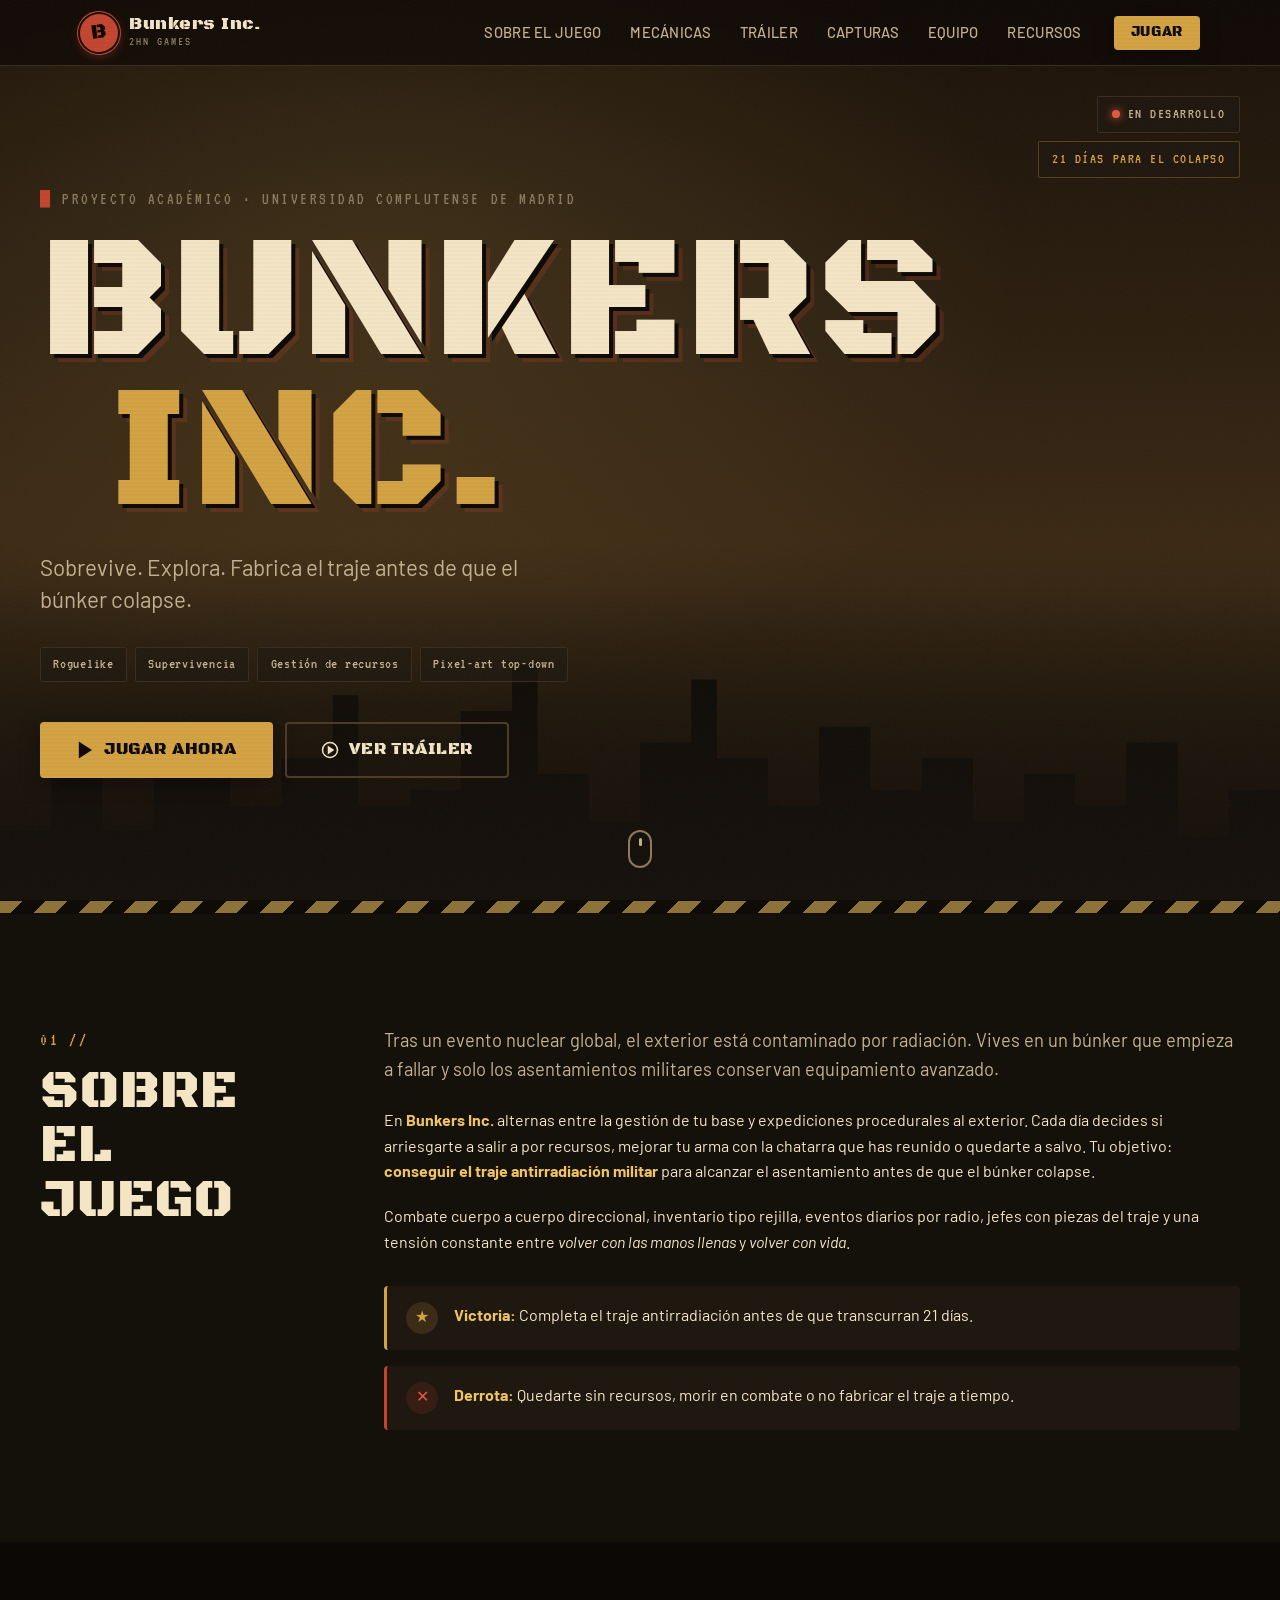
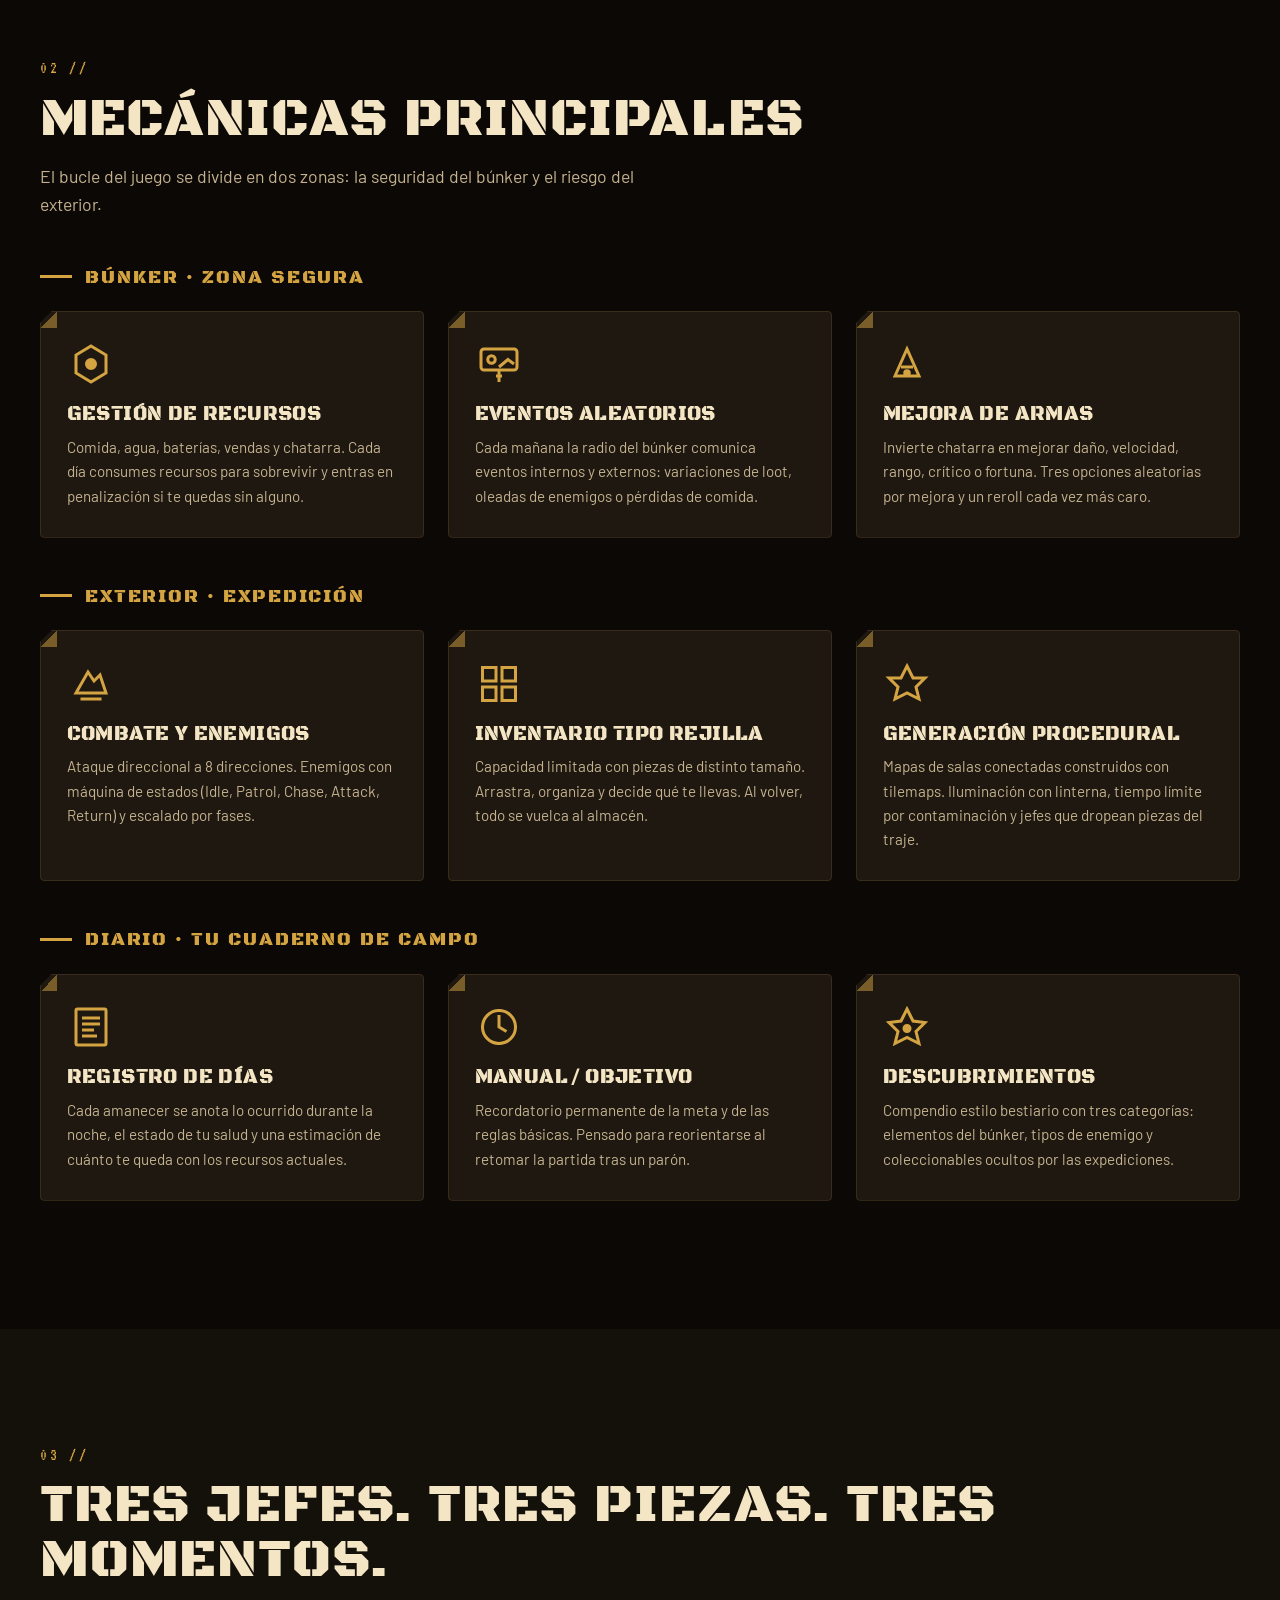
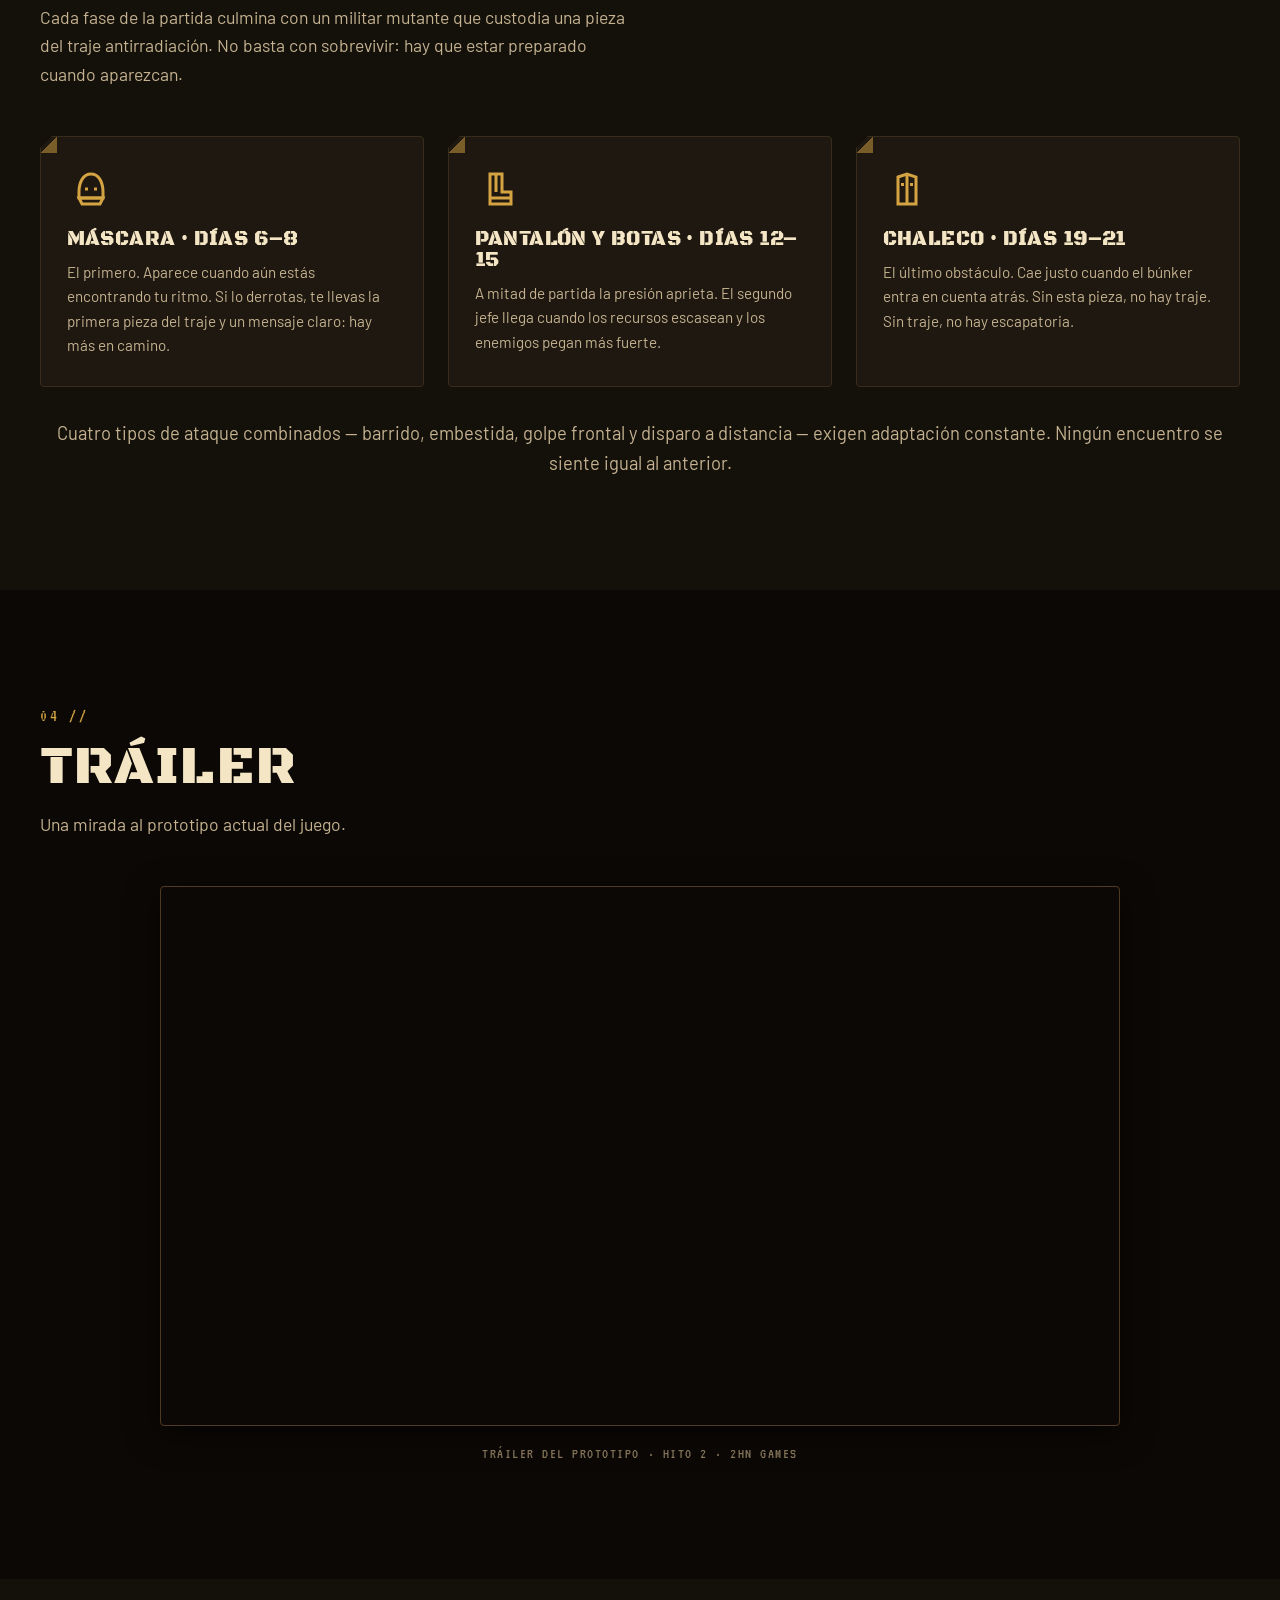
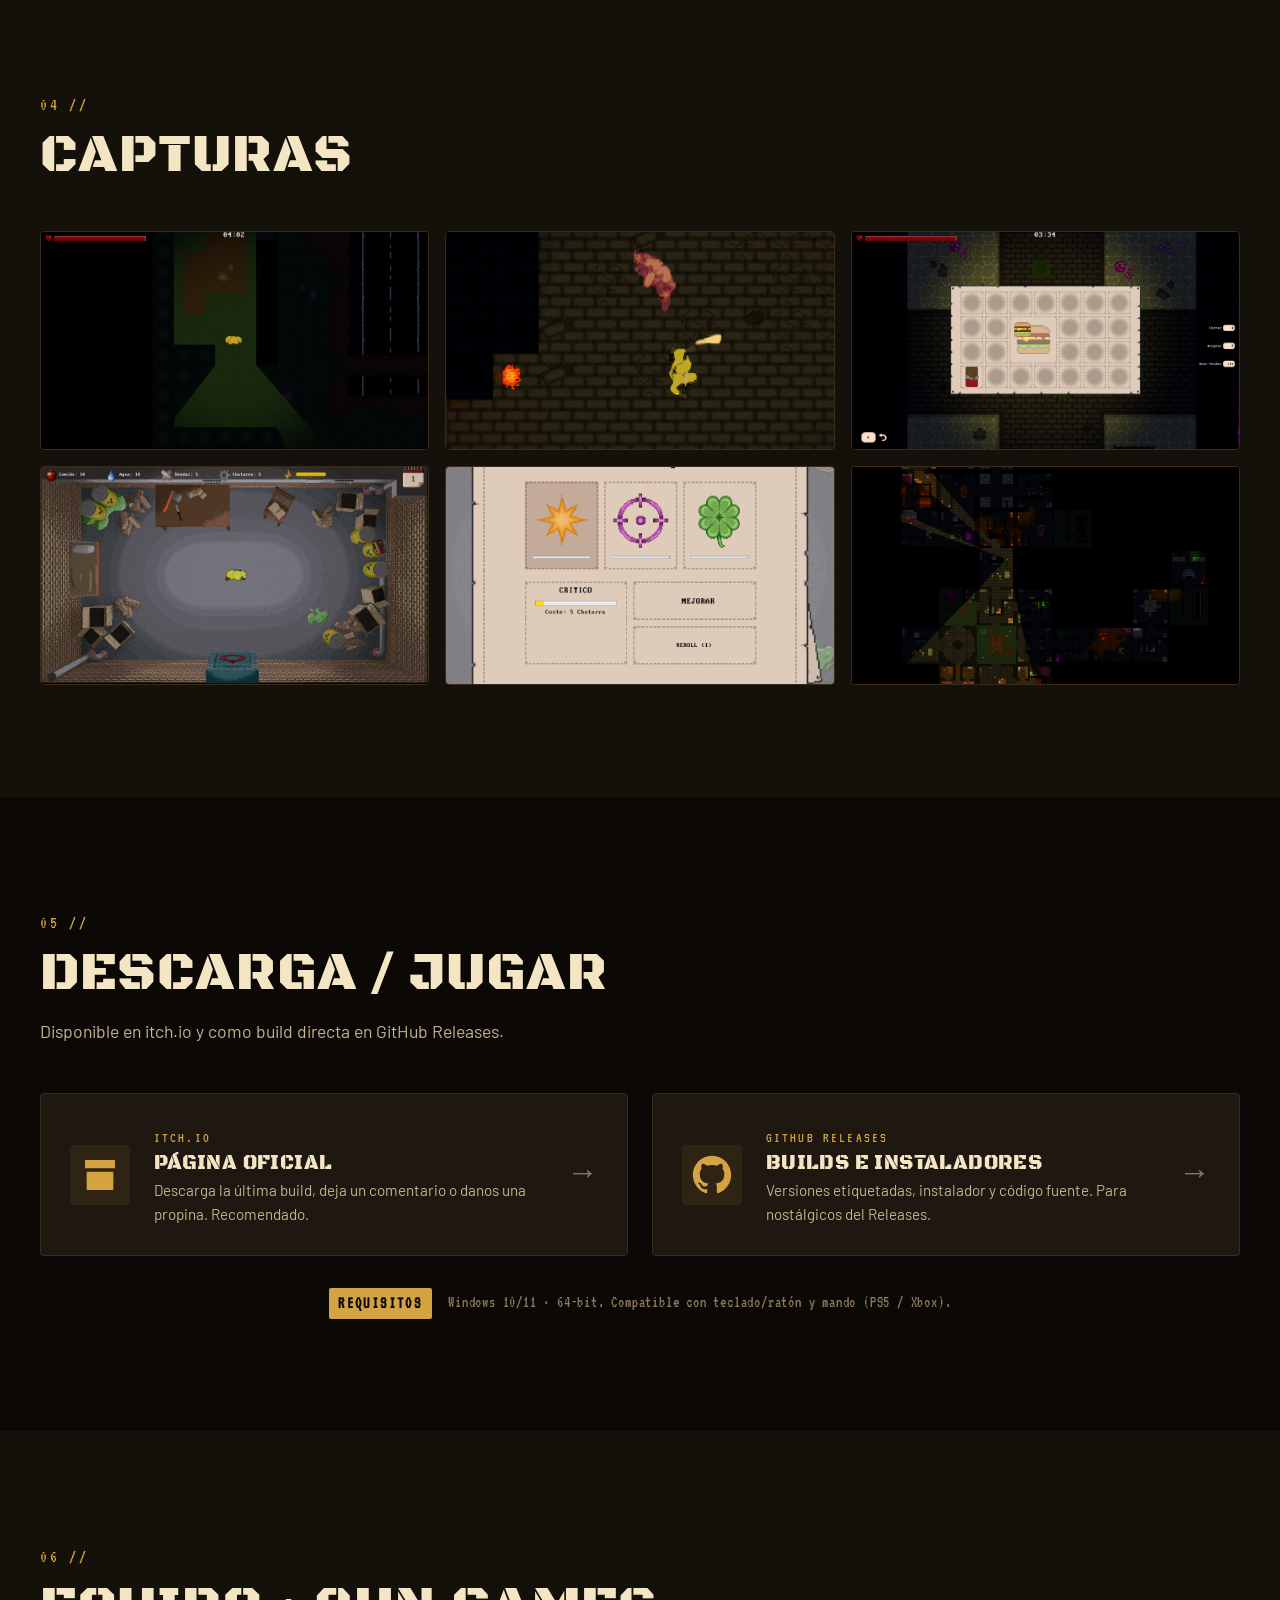
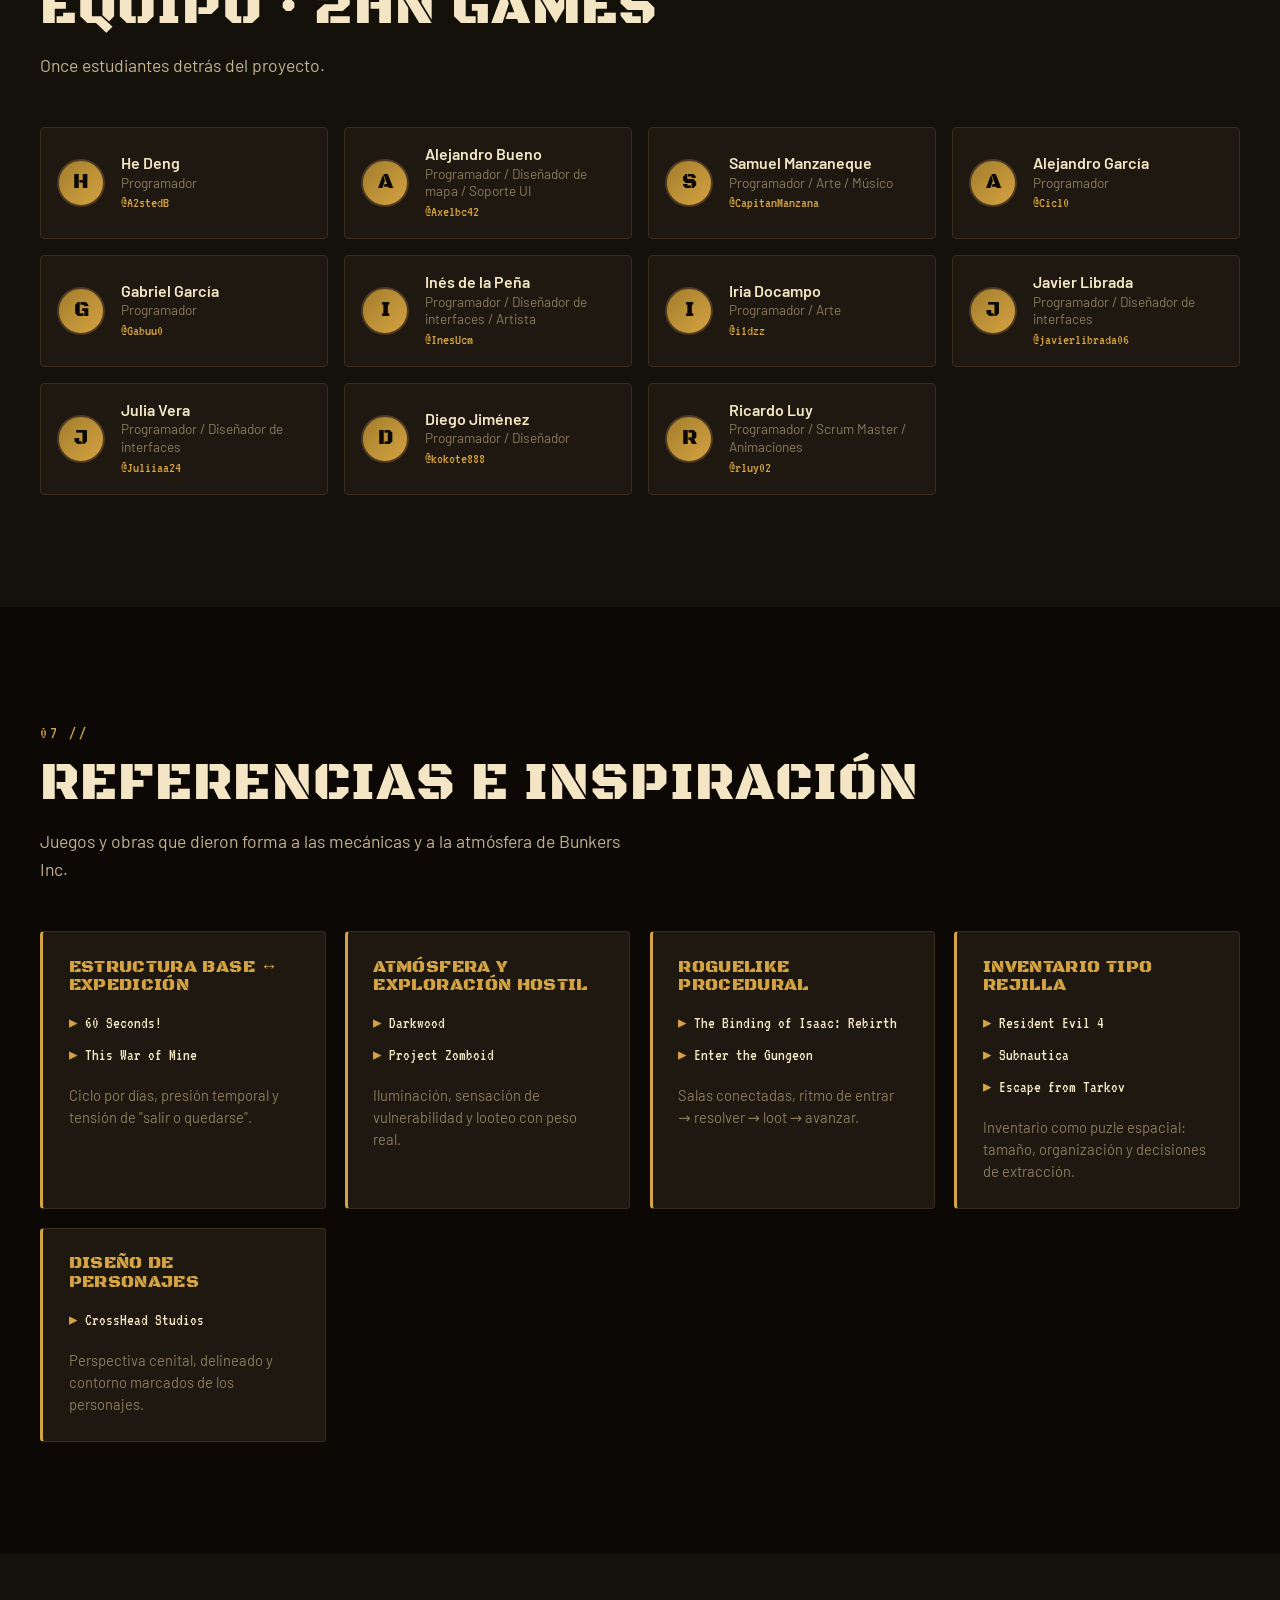
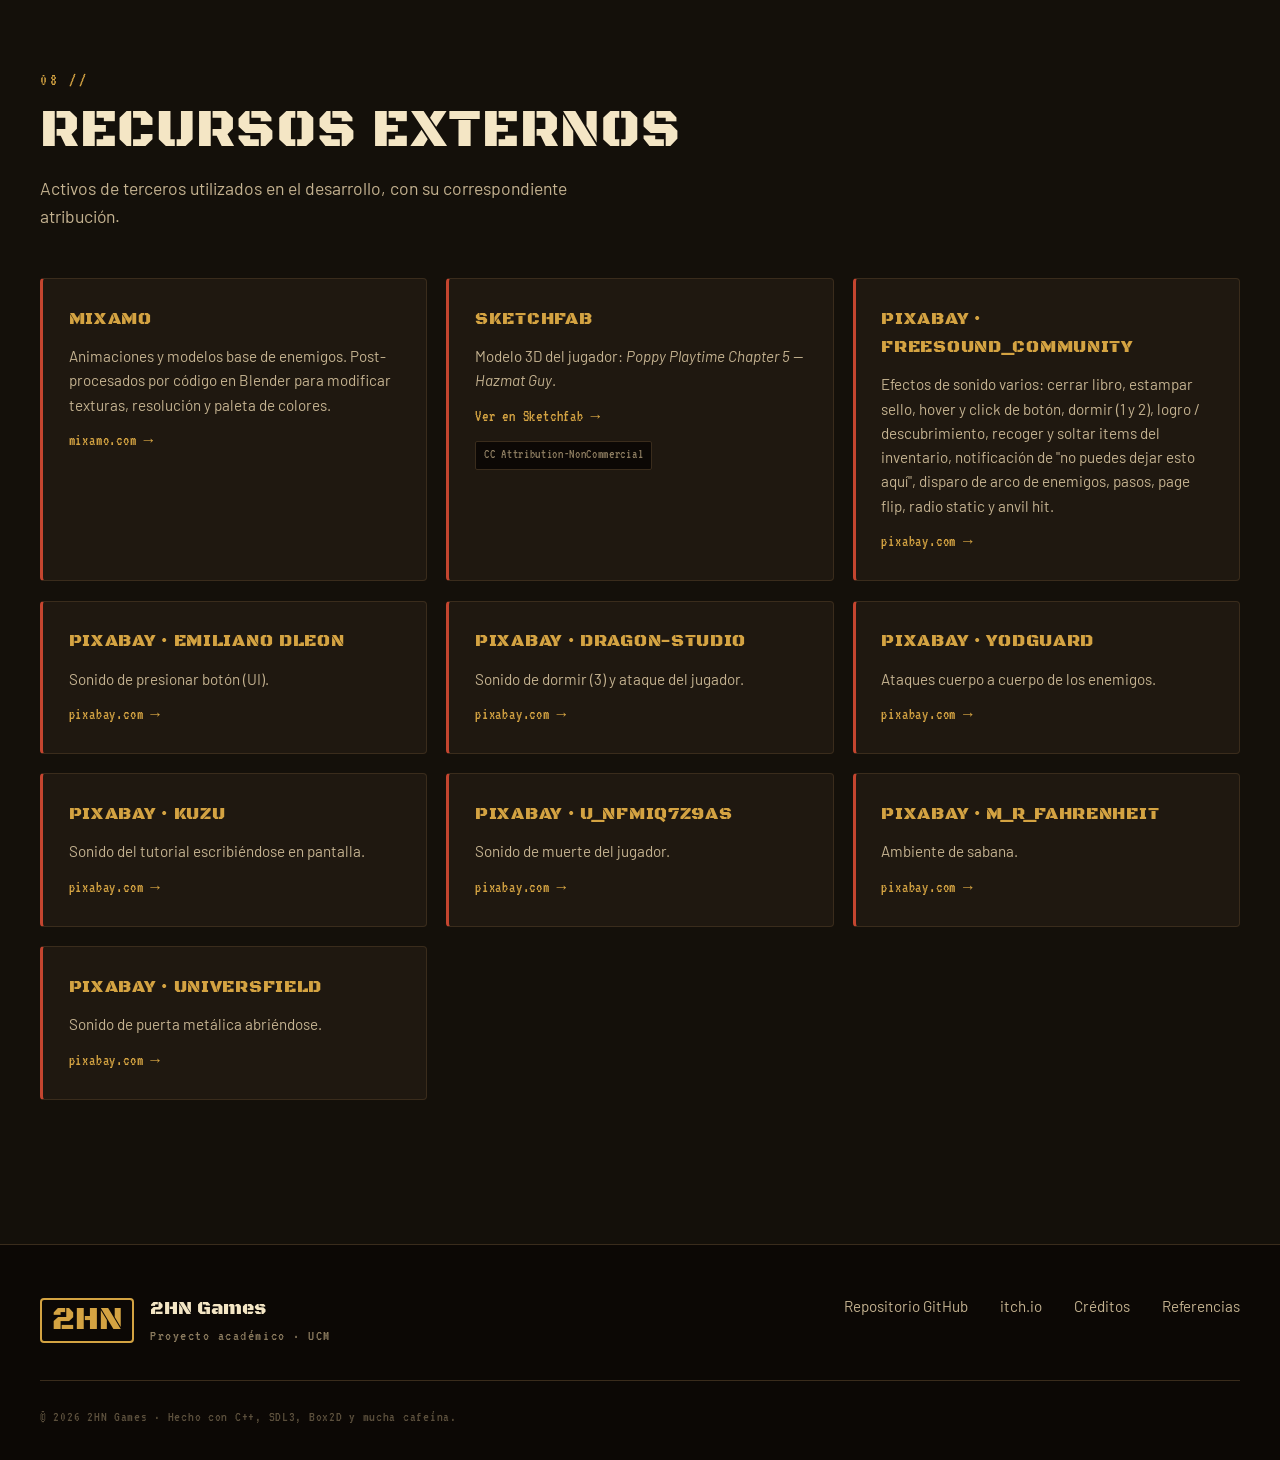
==== index.html @ 67001e59 "Update index.html Info jefes web" ====
<!DOCTYPE html>
<html lang="es">

<head>
    <meta charset="UTF-8">
    <meta name="viewport" content="width=device-width, initial-scale=1.0">
    <title>Bunkers Inc. — 2HN Games</title>
    <meta name="description"
        content="Bunkers Inc. — Roguelike de supervivencia post-apocalíptico. Sobrevive en tu búnker, sal de expedición y fabrica un traje antirradiación antes de que sea tarde.">

    <!-- Open Graph para previews en redes -->
    <meta property="og:title" content="Bunkers Inc.">
    <meta property="og:description" content="Roguelike de supervivencia post-apocalíptico. 2HN Games.">
    <meta property="og:image" content="images/og-image.png">
    <meta property="og:type" content="website">

    <!-- Tipografías: display militar + terminal CRT + cuerpo industrial -->
    <link rel="preconnect" href="https://fonts.googleapis.com">
    <link rel="preconnect" href="https://fonts.gstatic.com" crossorigin>
    <link
        href="https://fonts.googleapis.com/css2?family=Black+Ops+One&family=VT323&family=Barlow:wght@400;500;600;700;900&display=swap"
        rel="stylesheet">

    <link rel="stylesheet" href="styles.css">
    <link rel="icon" type="image/png" href="images/favicon.png">
</head>

<body>

    <!-- ============================================== -->
    <!-- OVERLAYS GLOBALES (ruido + scanlines sutiles)  -->
    <!-- ============================================== -->
    <div class="noise-overlay" aria-hidden="true"></div>
    <div class="scanlines" aria-hidden="true"></div>

    <!-- ============================================== -->
    <!-- NAVEGACIÓN                                     -->
    <!-- ============================================== -->
    <nav class="nav" id="nav">
        <div class="nav__inner">
            <a href="#top" class="nav__brand">
                <span class="nav__brand-mark">B</span>
                <span class="nav__brand-text">
                    <span class="nav__brand-title">Bunkers Inc.</span>
                    <span class="nav__brand-sub">2HN GAMES</span>
                </span>
            </a>
            <ul class="nav__links">
                <li><a href="#sobre">Sobre el juego</a></li>
                <li><a href="#mecanicas">Mecánicas</a></li>
                <li><a href="#trailer">Tráiler</a></li>
                <li><a href="#capturas">Capturas</a></li>
                <li><a href="#equipo">Equipo</a></li>
                <li><a href="#recursos">Recursos</a></li>
            </ul>
            <a href="#descarga" class="btn btn--small btn--primary">Jugar</a>
        </div>
    </nav>

    <!-- ============================================== -->
    <!-- HERO                                           -->
    <!-- ============================================== -->
    <header class="hero" id="top">
        <!-- Fondo en capas: cielo tóxico + ciudad en silueta -->
        <div class="hero__sky" aria-hidden="true"></div>
        <div class="hero__skyline" aria-hidden="true"></div>
        <div class="hero__fog" aria-hidden="true"></div>

        <!-- Indicador tipo HUD del juego -->
        <div class="hero__hud" aria-hidden="true">
            <span class="hud-pill"><span class="hud-dot"></span> EN DESARROLLO</span>
            <span class="hud-pill hud-pill--mono">21 DÍAS PARA EL COLAPSO</span>
        </div>

        <div class="hero__content">
            <p class="hero__eyebrow">Proyecto académico · Universidad Complutense de Madrid</p>
            <h1 class="hero__title">
                <span class="hero__title-line">BUNKERS</span>
                <span class="hero__title-line hero__title-line--accent">INC.</span>
            </h1>
            <p class="hero__tagline">
                Sobrevive. Explora. Fabrica el traje antes de que el búnker colapse.
            </p>

            <!-- Tags de género -->
            <ul class="hero__tags">
                <li>Roguelike</li>
                <li>Supervivencia</li>
                <li>Gestión de recursos</li>
                <li>Pixel-art top-down</li>
            </ul>

            <div class="hero__ctas">
                <a href="#descarga" class="btn btn--primary btn--large">
                    <svg width="18" height="18" viewBox="0 0 24 24" fill="none" stroke="currentColor"
                        stroke-width="2.5">
                        <path d="M5 3l14 9-14 9V3z" fill="currentColor" />
                    </svg>
                    Jugar ahora
                </a>
                <a href="#trailer" class="btn btn--ghost btn--large">
                    <svg width="18" height="18" viewBox="0 0 24 24" fill="none" stroke="currentColor" stroke-width="2">
                        <circle cx="12" cy="12" r="10" />
                        <polygon points="10 8 16 12 10 16 10 8" fill="currentColor" />
                    </svg>
                    Ver tráiler
                </a>
            </div>
        </div>

        <!-- Indicador de scroll -->
        <a href="#sobre" class="hero__scroll" aria-label="Bajar a contenido">
            <span></span>
        </a>
    </header>

    <!-- Banda de advertencia de radiación entre secciones -->
    <div class="hazard-band" aria-hidden="true"></div>

    <main>

        <!-- ============================================== -->
        <!-- SOBRE EL JUEGO                                 -->
        <!-- ============================================== -->
        <section class="section" id="sobre">
            <div class="section__inner two-col">
                <div class="section__head two-col__head">
                    <span class="section__num">01 //</span>
                    <h2 class="section__title">Sobre el juego</h2>
                </div>

                <div class="two-col__body">
                    <p class="lead">
                        Tras un evento nuclear global, el exterior está contaminado por radiación. Vives en un búnker
                        que empieza a fallar y solo los asentamientos militares conservan equipamiento avanzado.
                    </p>
                    <p>
                        En <strong>Bunkers Inc.</strong> alternas entre la gestión de tu base y expediciones
                        procedurales al exterior. Cada día decides si arriesgarte a salir a por recursos, mejorar tu
                        arma con la chatarra que has reunido o quedarte a salvo. Tu objetivo: <strong>conseguir el traje
                            antirradiación militar</strong> para alcanzar el asentamiento antes de que el búnker
                        colapse.
                    </p>
                    <p>
                        Combate cuerpo a cuerpo direccional, inventario tipo rejilla, eventos diarios por radio, jefes
                        con piezas del traje y una tensión constante entre <em>volver con las manos llenas</em> y
                        <em>volver con vida</em>.
                    </p>

                    <ul class="objectives">
                        <li>
                            <span class="objective__icon objective__icon--win">★</span>
                            <div>
                                <strong>Victoria:</strong>
                                Completa el traje antirradiación antes de que transcurran 21 días.
                            </div>
                        </li>
                        <li>
                            <span class="objective__icon objective__icon--lose">✕</span>
                            <div>
                                <strong>Derrota:</strong>
                                Quedarte sin recursos, morir en combate o no fabricar el traje a tiempo.
                            </div>
                        </li>
                    </ul>
                </div>
            </div>
        </section>

        <!-- ============================================== -->
        <!-- MECÁNICAS                                      -->
        <!-- ============================================== -->
        <section class="section section--alt" id="mecanicas">
            <div class="section__inner">
                <div class="section__head">
                    <span class="section__num">02 //</span>
                    <h2 class="section__title">Mecánicas principales</h2>
                    <p class="section__lead">El bucle del juego se divide en dos zonas: la seguridad del búnker y el
                        riesgo del exterior.</p>
                </div>

                <!-- Sub-encabezado -->
                <h3 class="subhead"><span class="subhead__bar"></span>Búnker · zona segura</h3>
                <div class="features">
                    <article class="feature">
                        <div class="feature__icon" aria-hidden="true">
                            <svg viewBox="0 0 32 32" fill="none" stroke="currentColor" stroke-width="2">
                                <path d="M16 4 L26 10 L26 22 L16 28 L6 22 L6 10 Z" />
                                <circle cx="16" cy="16" r="3" fill="currentColor" />
                            </svg>
                        </div>
                        <h4>Gestión de recursos</h4>
                        <p>Comida, agua, baterías, vendas y chatarra. Cada día consumes recursos para sobrevivir y
                            entras en penalización si te quedas sin alguno.</p>
                    </article>

                    <article class="feature">
                        <div class="feature__icon" aria-hidden="true">
                            <svg viewBox="0 0 32 32" fill="none" stroke="currentColor" stroke-width="2">
                                <rect x="4" y="6" width="24" height="14" rx="2" />
                                <circle cx="11" cy="13" r="2.5" />
                                <path d="M16 18 L22 13 L26 16" />
                                <path d="M14 24 L18 24 M16 20 L16 28" />
                            </svg>
                        </div>
                        <h4>Eventos aleatorios</h4>
                        <p>Cada mañana la radio del búnker comunica eventos internos y externos: variaciones de loot,
                            oleadas de enemigos o pérdidas de comida.</p>
                    </article>

                    <article class="feature">
                        <div class="feature__icon" aria-hidden="true">
                            <svg viewBox="0 0 32 32" fill="none" stroke="currentColor" stroke-width="2">
                                <path d="M8 24 L16 6 L24 24 Z" />
                                <path d="M12 18 L20 18" />
                                <circle cx="16" cy="22" r="1.5" fill="currentColor" />
                            </svg>
                        </div>
                        <h4>Mejora de armas</h4>
                        <p>Invierte chatarra en mejorar daño, velocidad, rango, crítico o fortuna. Tres opciones
                            aleatorias por mejora y un reroll cada vez más caro.</p>
                    </article>
                </div>

                <h3 class="subhead"><span class="subhead__bar"></span>Exterior · expedición</h3>
                <div class="features">
                    <article class="feature">
                        <div class="feature__icon" aria-hidden="true">
                            <svg viewBox="0 0 32 32" fill="none" stroke="currentColor" stroke-width="2">
                                <path d="M6 22 L14 8 L18 14 L22 10 L26 22 Z" />
                                <path d="M9 26 L23 26" />
                            </svg>
                        </div>
                        <h4>Combate y enemigos</h4>
                        <p>Ataque direccional a 8 direcciones. Enemigos con máquina de estados (Idle, Patrol, Chase,
                            Attack, Return) y escalado por fases.</p>
                    </article>

                    <article class="feature">
                        <div class="feature__icon" aria-hidden="true">
                            <svg viewBox="0 0 32 32" fill="none" stroke="currentColor" stroke-width="2">
                                <rect x="5" y="5" width="9" height="9" />
                                <rect x="18" y="5" width="9" height="9" />
                                <rect x="5" y="18" width="9" height="9" />
                                <rect x="18" y="18" width="9" height="9" />
                            </svg>
                        </div>
                        <h4>Inventario tipo rejilla</h4>
                        <p>Capacidad limitada con piezas de distinto tamaño. Arrastra, organiza y decide qué te llevas.
                            Al volver, todo se vuelca al almacén.</p>
                    </article>

                    <article class="feature">
                        <div class="feature__icon" aria-hidden="true">
                            <svg viewBox="0 0 32 32" fill="none" stroke="currentColor" stroke-width="2">
                                <path d="M16 4 L20 12 L28 12 L22 18 L24 26 L16 22 L8 26 L10 18 L4 12 L12 12 Z" />
                            </svg>
                        </div>
                        <h4>Generación procedural</h4>
                        <p>Mapas de salas conectadas construidos con tilemaps. Iluminación con linterna, tiempo límite
                            por contaminación y jefes que dropean piezas del traje.</p>
                    </article>
                </div>

                <h3 class="subhead"><span class="subhead__bar"></span>Diario · tu cuaderno de campo</h3>
                <div class="features">
                    <article class="feature">
                        <div class="feature__icon" aria-hidden="true">
                            <svg viewBox="0 0 32 32" fill="none" stroke="currentColor" stroke-width="2">
                                <rect x="6" y="4" width="20" height="24" rx="1" />
                                <path d="M10 10 L22 10 M10 14 L22 14 M10 18 L18 18 M10 22 L20 22" />
                            </svg>
                        </div>
                        <h4>Registro de días</h4>
                        <p>Cada amanecer se anota lo ocurrido durante la noche, el estado de tu salud y una estimación
                            de cuánto te queda con los recursos actuales.</p>
                    </article>

                    <article class="feature">
                        <div class="feature__icon" aria-hidden="true">
                            <svg viewBox="0 0 32 32" fill="none" stroke="currentColor" stroke-width="2">
                                <circle cx="16" cy="16" r="11" />
                                <path d="M16 8 L16 16 L21 19" />
                                <path d="M16 4 L16 6 M16 26 L16 28 M4 16 L6 16 M26 16 L28 16" />
                            </svg>
                        </div>
                        <h4>Manual / Objetivo</h4>
                        <p>Recordatorio permanente de la meta y de las reglas básicas. Pensado para reorientarse al
                            retomar la partida tras un parón.</p>
                    </article>

                    <article class="feature">
                        <div class="feature__icon" aria-hidden="true">
                            <svg viewBox="0 0 32 32" fill="none" stroke="currentColor" stroke-width="2">
                                <path d="M16 4 L20 12 L28 13 L22 19 L24 27 L16 23 L8 27 L10 19 L4 13 L12 12 Z" />
                                <circle cx="16" cy="17" r="2" fill="currentColor" />
                            </svg>
                        </div>
                        <h4>Descubrimientos</h4>
                        <p>Compendio estilo bestiario con tres categorías: elementos del búnker, tipos de enemigo y
                            coleccionables ocultos por las expediciones.</p>
                    </article>
                </div>
            </div>
        </section>

        <!-- ============================================== -->
        <!-- JEFES                                          -->
        <!-- ============================================== -->
        <section class="section" id="jefes">
            <div class="section__inner">
                <div class="section__head">
                    <span class="section__num">03 //</span>
                    <h2 class="section__title">Tres jefes. Tres piezas. Tres momentos.</h2>
                    <p class="section__lead">
                        Cada fase de la partida culmina con un militar mutante que custodia una pieza del traje
                        antirradiación.
                        No basta con sobrevivir: hay que estar preparado cuando aparezcan.
                    </p>
                </div>

                <div class="features">
                    <article class="feature">
                        <div class="feature__icon" aria-hidden="true">
                            <!-- Casco / cabeza -->
                            <svg viewBox="0 0 32 32" fill="none" stroke="currentColor" stroke-width="2">
                                <path d="M8 18 C8 11 11 6 16 6 C21 6 24 11 24 18 L24 22 L8 22 Z" />
                                <path d="M12 16 L14 16 M18 16 L20 16" />
                                <path d="M8 22 L24 22 L22 26 L10 26 Z" />
                            </svg>
                        </div>
                        <h4>Máscara · Días 6–8</h4>
                        <p>
                            El primero. Aparece cuando aún estás encontrando tu ritmo. Si lo derrotas, te llevas la
                            primera
                            pieza del traje y un mensaje claro: hay más en camino.
                        </p>
                    </article>

                    <article class="feature">
                        <div class="feature__icon" aria-hidden="true">
                            <!-- Botas -->
                            <svg viewBox="0 0 32 32" fill="none" stroke="currentColor" stroke-width="2">
                                <path d="M10 6 L18 6 L18 18 L24 18 L24 26 L10 26 Z" />
                                <path d="M10 22 L24 22" />
                                <path d="M14 6 L14 18" />
                            </svg>

                        </div>
                        <h4>Pantalón y botas · Días 12–15</h4>
                        <p>
                            A mitad de partida la presión aprieta. El segundo jefe llega cuando los recursos escasean y
                            los
                            enemigos pegan más fuerte.
                        </p>
                    </article>

                    <article class="feature">
                        <div class="feature__icon" aria-hidden="true">
                            <!-- Chaleco / cuerpo -->
                            <svg viewBox="0 0 32 32" fill="none" stroke="currentColor" stroke-width="2">
                                <path d="M10 8 L16 6 L22 8 L22 26 L10 26 Z" />
                                <path d="M16 6 L16 26" />
                                <path d="M13 12 L13 14 M19 12 L19 14" />
                            </svg>
                        </div>
                        <h4>Chaleco · Días 19–21</h4>
                        <p>
                            El último obstáculo. Cae justo cuando el búnker entra en cuenta atrás. Sin esta pieza, no
                            hay traje.
                            Sin traje, no hay escapatoria.
                        </p>
                    </article>
                </div>

                <p class="lead" style="margin-top: 2rem; text-align: center;">
                    Cuatro tipos de ataque combinados — barrido, embestida, golpe frontal y disparo a distancia — exigen
                    adaptación constante. Ningún encuentro se siente igual al anterior.
                </p>
            </div>
        </section>

        <!-- ============================================== -->
        <!-- TRÁILER                                        -->
        <!-- ============================================== -->
        <section class="section section--alt" id="trailer">
            <div class="section__inner">
                <div class="section__head">
                    <span class="section__num">04 //</span>
                    <h2 class="section__title">Tráiler</h2>
                    <p class="section__lead">Una mirada al prototipo actual del juego.</p>
                </div>

                <!-- Para incrustar YouTube cambia el src del iframe por el de tu vídeo -->
                <div class="video">
                    <div class="video__frame">
                        <iframe src="https://www.youtube.com/embed/IH73niJf40E?start=2"
                            title="Bunkers Inc. — Tráiler del prototipo" frameborder="0"
                            allow="accelerometer; autoplay; clipboard-write; encrypted-media; gyroscope; picture-in-picture"
                            allowfullscreen>
                        </iframe>
                    </div>
                    <p class="video__caption">Tráiler del prototipo · Hito 2 · 2HN Games</p>
                </div>
            </div>
        </section>

        <!-- ============================================== -->
        <!-- CAPTURAS                                       -->
        <!-- ============================================== -->
        <section class="section" id="capturas">
            <div class="section__inner">
                <div class="section__head">
                    <span class="section__num">04 //</span>
                    <h2 class="section__title">Capturas</h2>
                </div>

                <div class="gallery">
                    <figure class="gallery__item gallery__item--wide">
                        <img src="images/01-exterior.png" alt="Exploración del exterior con linterna">
                        <figcaption>Iluminación dinámica en el exterior</figcaption>
                    </figure>
                    <figure class="gallery__item">
                        <img src="images/02-combat.png" alt="Combate contra un enemigo">
                        <figcaption>Combate direccional</figcaption>
                    </figure>
                    <figure class="gallery__item">
                        <img src="images/03-inventory.png" alt="Inventario tipo rejilla">
                        <figcaption>Inventario tipo rejilla</figcaption>
                    </figure>
                    <figure class="gallery__item">
                        <img src="images/04-bunker.png" alt="Interior del búnker">
                        <figcaption>Interior del búnker</figcaption>
                    </figure>
                    <figure class="gallery__item">
                        <img src="images/05-upgrade.png" alt="Taller de mejora de armas">
                        <figcaption>Taller de mejora</figcaption>
                    </figure>
                    <figure class="gallery__item gallery__item--wide">
                        <img src="images/06-map.png" alt="Mapa procedural completo">
                        <figcaption>Generación procedural de mapas</figcaption>
                    </figure>
                </div>
            </div>
        </section>

        <!-- ============================================== -->
        <!-- DESCARGA                                       -->
        <!-- ============================================== -->
        <section class="section section--alt" id="descarga">
            <div class="section__inner">
                <div class="section__head">
                    <span class="section__num">05 //</span>
                    <h2 class="section__title">Descarga / Jugar</h2>
                    <p class="section__lead">Disponible en itch.io y como build directa en GitHub Releases.</p>
                </div>

                <div class="download">
                    <a class="download-card" href="https://julsv.itch.io/bunkers-inc" target="_blank" rel="noopener">
                        <div class="download-card__icon">
                            <svg width="40" height="40" viewBox="0 0 24 24" fill="currentColor">
                                <path
                                    d="M3 3 L21 3 L21 8 L3 8 Z M4 10 L20 10 L20 21 L4 21 Z M9 13 L15 13 L15 17 L9 17 Z" />
                            </svg>
                        </div>
                        <div class="download-card__body">
                            <span class="download-card__platform">itch.io</span>
                            <h3>Página oficial</h3>
                            <p>Descarga la última build, deja un comentario o danos una propina. Recomendado.</p>
                        </div>
                        <span class="download-card__arrow">→</span>
                    </a>

                    <a class="download-card"
                        href="https://github.com/rluy02/Bunkers-Inc/releases/download/v.0.1/Bunkers.Inc.exe"
                        target="_blank" rel="noopener">
                        <div class="download-card__icon">
                            <svg width="40" height="40" viewBox="0 0 24 24" fill="currentColor">
                                <path
                                    d="M12 .5C5.65.5.5 5.65.5 12c0 5.08 3.29 9.39 7.86 10.91.57.1.78-.25.78-.55 0-.27-.01-.99-.02-1.94-3.2.7-3.87-1.54-3.87-1.54-.52-1.33-1.28-1.69-1.28-1.69-1.05-.71.08-.7.08-.7 1.16.08 1.77 1.19 1.77 1.19 1.03 1.77 2.7 1.26 3.36.96.1-.75.4-1.26.73-1.55-2.55-.29-5.24-1.28-5.24-5.69 0-1.26.45-2.29 1.19-3.1-.12-.29-.51-1.46.11-3.05 0 0 .97-.31 3.18 1.18a11.07 11.07 0 0 1 5.78 0c2.21-1.5 3.18-1.18 3.18-1.18.62 1.59.23 2.76.11 3.05.74.81 1.19 1.84 1.19 3.1 0 4.42-2.7 5.39-5.27 5.68.41.36.78 1.06.78 2.13 0 1.54-.01 2.78-.01 3.16 0 .31.21.66.79.55C20.21 21.39 23.5 17.08 23.5 12 23.5 5.65 18.35.5 12 .5z" />
                            </svg>
                        </div>
                        <div class="download-card__body">
                            <span class="download-card__platform">GitHub Releases</span>
                            <h3>Builds e instaladores</h3>
                            <p>Versiones etiquetadas, instalador y código fuente. Para nostálgicos del Releases.</p>
                        </div>
                        <span class="download-card__arrow">→</span>
                    </a>
                </div>

                <p class="download__note">
                    <span class="download__note-tag">REQUISITOS</span>
                    Windows 10/11 · 64-bit. Compatible con teclado/ratón y mando (PS5 / Xbox).
                </p>
            </div>
        </section>

        <!-- ============================================== -->
        <!-- EQUIPO                                         -->
        <!-- ============================================== -->
        <section class="section" id="equipo">
            <div class="section__inner">
                <div class="section__head">
                    <span class="section__num">06 //</span>
                    <h2 class="section__title">Equipo · 2HN Games</h2>
                    <p class="section__lead">Once estudiantes detrás del proyecto.</p>
                </div>

                <div class="team">
                    <!-- Por cada miembro: cambia data-initial, el nombre, el rol y el href de GitHub -->
                    <a class="member" href="https://github.com/A2stedB" target="_blank" rel="noopener">
                        <div class="member__avatar" data-initial="H"></div>
                        <div class="member__info">
                            <span class="member__name">He Deng</span>
                            <span class="member__role">Programador</span>
                            <span class="member__handle">@A2stedB</span>
                        </div>
                    </a>
                    <a class="member" href="https://github.com/Axelbc42" target="_blank" rel="noopener">
                        <div class="member__avatar" data-initial="A"></div>
                        <div class="member__info">
                            <span class="member__name">Alejandro Bueno</span>
                            <span class="member__role">Programador / Diseñador de mapa / Soporte UI</span>
                            <span class="member__handle">@Axelbc42</span>
                        </div>
                    </a>
                    <a class="member" href="https://github.com/CapitanManzana" target="_blank" rel="noopener">
                        <div class="member__avatar" data-initial="S"></div>
                        <div class="member__info">
                            <span class="member__name">Samuel Manzaneque</span>
                            <span class="member__role">Programador / Arte / Músico</span>
                            <span class="member__handle">@CapitanManzana</span>
                        </div>
                    </a>
                    <a class="member" href="https://github.com/Cicl0" target="_blank" rel="noopener">
                        <div class="member__avatar" data-initial="A"></div>
                        <div class="member__info">
                            <span class="member__name">Alejandro García</span>
                            <span class="member__role">Programador</span>
                            <span class="member__handle">@Cicl0</span>
                        </div>
                    </a>
                    <a class="member" href="https://github.com/Gabuu0" target="_blank" rel="noopener">
                        <div class="member__avatar" data-initial="G"></div>
                        <div class="member__info">
                            <span class="member__name">Gabriel García</span>
                            <span class="member__role">Programador</span>
                            <span class="member__handle">@Gabuu0</span>
                        </div>
                    </a>
                    <a class="member" href="https://github.com/InesUcm" target="_blank" rel="noopener">
                        <div class="member__avatar" data-initial="I"></div>
                        <div class="member__info">
                            <span class="member__name">Inés de la Peña</span>
                            <span class="member__role">Programador / Diseñador de interfaces / Artista</span>
                            <span class="member__handle">@InesUcm</span>
                        </div>
                    </a>
                    <a class="member" href="https://github.com/i1dzz" target="_blank" rel="noopener">
                        <div class="member__avatar" data-initial="I"></div>
                        <div class="member__info">
                            <span class="member__name">Iria Docampo</span>
                            <span class="member__role">Programador / Arte</span>
                            <span class="member__handle">@i1dzz</span>
                        </div>
                    </a>
                    <a class="member" href="https://github.com/javierlibrada06" target="_blank" rel="noopener">
                        <div class="member__avatar" data-initial="J"></div>
                        <div class="member__info">
                            <span class="member__name">Javier Librada</span>
                            <span class="member__role">Programador / Diseñador de interfaces</span>
                            <span class="member__handle">@javierlibrada06</span>
                        </div>
                    </a>
                    <a class="member" href="https://github.com/Juliiaa24" target="_blank" rel="noopener">
                        <div class="member__avatar" data-initial="J"></div>
                        <div class="member__info">
                            <span class="member__name">Julia Vera</span>
                            <span class="member__role">Programador / Diseñador de interfaces</span>
                            <span class="member__handle">@Juliiaa24</span>
                        </div>
                    </a>
                    <a class="member" href="https://github.com/kokote888" target="_blank" rel="noopener">
                        <div class="member__avatar" data-initial="D"></div>
                        <div class="member__info">
                            <span class="member__name">Diego Jiménez</span>
                            <span class="member__role">Programador / Diseñador</span>
                            <span class="member__handle">@kokote888</span>
                        </div>
                    </a>
                    <a class="member" href="https://github.com/rluy02" target="_blank" rel="noopener">
                        <div class="member__avatar" data-initial="R"></div>
                        <div class="member__info">
                            <span class="member__name">Ricardo Luy</span>
                            <span class="member__role">Programador / Scrum Master / Animaciones</span>
                            <span class="member__handle">@rluy02</span>
                        </div>
                    </a>
                </div>
            </div>
        </section>

        <!-- ============================================== -->
        <!-- REFERENCIAS                                    -->
        <!-- ============================================== -->
        <section class="section section--alt" id="referencias">
            <div class="section__inner">
                <div class="section__head">
                    <span class="section__num">07 //</span>
                    <h2 class="section__title">Referencias e inspiración</h2>
                    <p class="section__lead">Juegos y obras que dieron forma a las mecánicas y a la atmósfera de Bunkers
                        Inc.</p>
                </div>

                <div class="refs">
                    <article class="ref">
                        <h3 class="ref__title">Estructura base ↔ expedición</h3>
                        <ul>
                            <li>60 Seconds!</li>
                            <li>This War of Mine</li>
                        </ul>
                        <p>Ciclo por días, presión temporal y tensión de "salir o quedarse".</p>
                    </article>

                    <article class="ref">
                        <h3 class="ref__title">Atmósfera y exploración hostil</h3>
                        <ul>
                            <li>Darkwood</li>
                            <li>Project Zomboid</li>
                        </ul>
                        <p>Iluminación, sensación de vulnerabilidad y looteo con peso real.</p>
                    </article>

                    <article class="ref">
                        <h3 class="ref__title">Roguelike procedural</h3>
                        <ul>
                            <li>The Binding of Isaac: Rebirth</li>
                            <li>Enter the Gungeon</li>
                        </ul>
                        <p>Salas conectadas, ritmo de entrar → resolver → loot → avanzar.</p>
                    </article>

                    <article class="ref">
                        <h3 class="ref__title">Inventario tipo rejilla</h3>
                        <ul>
                            <li>Resident Evil 4</li>
                            <li>Subnautica</li>
                            <li>Escape from Tarkov</li>
                        </ul>
                        <p>Inventario como puzle espacial: tamaño, organización y decisiones de extracción.</p>
                    </article>

                    <article class="ref">
                        <h3 class="ref__title">Diseño de personajes</h3>
                        <ul>
                            <li>CrossHead Studios</li>
                        </ul>
                        <p>Perspectiva cenital, delineado y contorno marcados de los personajes.</p>
                    </article>
                </div>
            </div>
        </section>

        <!-- ============================================== -->
        <!-- RECURSOS EXTERNOS                              -->
        <!-- ============================================== -->
        <section class="section" id="recursos">
            <div class="section__inner">
                <div class="section__head">
                    <span class="section__num">08 //</span>
                    <h2 class="section__title">Recursos externos</h2>
                    <p class="section__lead">Activos de terceros utilizados en el desarrollo, con su correspondiente
                        atribución.</p>
                </div>

                <ul class="credits">
                    <li class="credit">
                        <span class="credit__source">Mixamo</span>
                        <p class="credit__desc">Animaciones y modelos base de enemigos. Post-procesados por código en
                            Blender para modificar texturas, resolución y paleta de colores.</p>
                        <a class="credit__link" href="https://www.mixamo.com/" target="_blank" rel="noopener">mixamo.com
                            →</a>
                    </li>
                    <li class="credit">
                        <span class="credit__source">Sketchfab</span>
                        <p class="credit__desc">Modelo 3D del jugador: <em>Poppy Playtime Chapter 5 — Hazmat Guy</em>.
                        </p>
                        <a class="credit__link"
                            href="https://sketchfab.com/3d-models/poppy-playtime-chapter-5-hazmat-guy-55d5700dae434d1babce4e2f7e939a31"
                            target="_blank" rel="noopener">Ver en Sketchfab →</a>
                        <span class="credit__license">CC Attribution-NonCommercial</span>
                    </li>
                    <li class="credit">
                        <span class="credit__source">Pixabay · freesound_community</span>
                        <p class="credit__desc">Efectos de sonido varios: cerrar libro, estampar sello, hover y click de
                            botón, dormir (1 y 2), logro / descubrimiento, recoger y soltar items del inventario,
                            notificación de "no puedes dejar esto aquí", disparo de arco de enemigos, pasos, page flip,
                            radio static y anvil hit.</p>
                        <a class="credit__link" href="https://pixabay.com/" target="_blank" rel="noopener">pixabay.com
                            →</a>
                    </li>
                    <li class="credit">
                        <span class="credit__source">Pixabay · Emiliano Dleon</span>
                        <p class="credit__desc">Sonido de presionar botón (UI).</p>
                        <a class="credit__link" href="https://pixabay.com/" target="_blank" rel="noopener">pixabay.com
                            →</a>
                    </li>
                    <li class="credit">
                        <span class="credit__source">Pixabay · DRAGON-STUDIO</span>
                        <p class="credit__desc">Sonido de dormir (3) y ataque del jugador.</p>
                        <a class="credit__link" href="https://pixabay.com/" target="_blank" rel="noopener">pixabay.com
                            →</a>
                    </li>
                    <li class="credit">
                        <span class="credit__source">Pixabay · Yodguard</span>
                        <p class="credit__desc">Ataques cuerpo a cuerpo de los enemigos.</p>
                        <a class="credit__link" href="https://pixabay.com/" target="_blank" rel="noopener">pixabay.com
                            →</a>
                    </li>
                    <li class="credit">
                        <span class="credit__source">Pixabay · Kuzu</span>
                        <p class="credit__desc">Sonido del tutorial escribiéndose en pantalla.</p>
                        <a class="credit__link" href="https://pixabay.com/" target="_blank" rel="noopener">pixabay.com
                            →</a>
                    </li>
                    <li class="credit">
                        <span class="credit__source">Pixabay · u_nfmiq7z9as</span>
                        <p class="credit__desc">Sonido de muerte del jugador.</p>
                        <a class="credit__link" href="https://pixabay.com/" target="_blank" rel="noopener">pixabay.com
                            →</a>
                    </li>
                    <li class="credit">
                        <span class="credit__source">Pixabay · M_R_Fahrenheit</span>
                        <p class="credit__desc">Ambiente de sabana.</p>
                        <a class="credit__link" href="https://pixabay.com/" target="_blank" rel="noopener">pixabay.com
                            →</a>
                    </li>
                    <li class="credit">
                        <span class="credit__source">Pixabay · Universfield</span>
                        <p class="credit__desc">Sonido de puerta metálica abriéndose.</p>
                        <a class="credit__link" href="https://pixabay.com/" target="_blank" rel="noopener">pixabay.com
                            →</a>
                    </li>
                </ul>
            </div>
        </section>

    </main>

    <!-- ============================================== -->
    <!-- FOOTER                                         -->
    <!-- ============================================== -->
    <footer class="footer">
        <div class="footer__inner">
            <div class="footer__brand">
                <span class="footer__brand-mark">2HN</span>
                <div>
                    <p class="footer__brand-title">2HN Games</p>
                    <p class="footer__brand-sub">Proyecto académico · UCM</p>
                </div>
            </div>

            <ul class="footer__links">
                <li><a href="https://github.com/rluy02/Bunkers-Inc" target="_blank" rel="noopener">Repositorio
                        GitHub</a></li>
                <li><a href="https://julsv.itch.io/bunkers-inc" target="_blank" rel="noopener">itch.io</a></li>
                <li><a href="#equipo">Créditos</a></li>
                <li><a href="#referencias">Referencias</a></li>
            </ul>

            <p class="footer__legal">
                © <span id="year">2026</span> 2HN Games · Hecho con C++, SDL3, Box2D y mucha cafeína.
            </p>
        </div>
    </footer>

    <script src="script.js" defer></script>
</body>

</html>
---- styles.css ----
/* =========================================================
   BUNKERS INC. — Landing
   2HN Games · Proyecto académico UCM
   ---------------------------------------------------------
   Estructura del archivo:
     1. Variables (tokens de diseño)
     2. Reset + base
     3. Tipografías y utilidades
     4. Overlays globales (ruido, scanlines)
     5. Botones reutilizables
     6. Navegación
     7. Hero
     8. Banda hazard / divisores
     9. Secciones genéricas
    10. Sobre el juego
    11. Mecánicas (features)
    12. Tráiler
    13. Capturas (galería)
    14. Descarga
    15. Equipo
    16. Referencias
    17. Footer
    18. Responsive
   ========================================================= */


/* =========================================================
   1. VARIABLES — toca aquí para ajustar la paleta global
   ========================================================= */
:root {
    /* Fondos */
    --bg-deepest: #0c0805;
    --bg-base:    #14100a;
    --bg-panel:   #1f1810;
    --bg-elevated:#2b2117;
    --bg-hover:   #38291b;

    /* Bordes y separadores */
    --border:        #3a2c1c;
    --border-strong: #4f3a23;

    /* Texto */
    --text-primary:   #f4e6c5;
    --text-secondary: #c4b290;
    --text-muted:     #8a7a5e;
    --text-faint:     #5b4f3c;

    /* Acentos */
    --accent:        #d4a342;     /* mustard dorado, color de marca */
    --accent-bright: #f0c460;
    --accent-dim:    #a37d2c;
    --danger:        #c4452f;     /* rojo del sello de cera */
    --danger-bright: #e35a3f;
    --hazard:        #f0c460;     /* amarillo de advertencia */

    /* Sombras */
    --shadow-soft: 0 4px 20px rgba(0,0,0,0.4);
    --shadow-hard: 0 8px 32px rgba(0,0,0,0.6);
    --shadow-glow: 0 0 24px rgba(212, 163, 66, 0.25);

    /* Tipografías */
    --font-display: "Black Ops One", "Impact", sans-serif;
    --font-mono:    "VT323", "Courier New", monospace;
    --font-body:    "Barlow", -apple-system, system-ui, sans-serif;

    /* Layout */
    --container-max: 1200px;
    --container-pad: clamp(1.25rem, 4vw, 2.5rem);
    --section-pad-y: clamp(4rem, 10vw, 7rem);

    /* Radios — pequeños, sensación industrial */
    --radius-sm: 2px;
    --radius:    4px;
    --radius-lg: 6px;
}


/* =========================================================
   2. RESET + BASE
   ========================================================= */
*, *::before, *::after { box-sizing: border-box; }

html { scroll-behavior: smooth; }

body {
    margin: 0;
    font-family: var(--font-body);
    font-weight: 400;
    line-height: 1.6;
    color: var(--text-primary);
    background: var(--bg-base);
    /* Atmósfera: gradiente sutil radial desde arriba */
    background-image:
        radial-gradient(ellipse at top, rgba(212, 163, 66, 0.06) 0%, transparent 60%),
        radial-gradient(ellipse at bottom right, rgba(196, 69, 47, 0.04) 0%, transparent 50%);
    background-attachment: fixed;
    overflow-x: hidden;
    -webkit-font-smoothing: antialiased;
}

img { max-width: 100%; height: auto; display: block; }

a { color: var(--accent); text-decoration: none; transition: color 0.2s ease; }
a:hover { color: var(--accent-bright); }

ul { list-style: none; padding: 0; margin: 0; }

code {
    font-family: var(--font-mono);
    color: var(--accent);
    background: var(--bg-panel);
    padding: 0.1em 0.4em;
    border-radius: var(--radius-sm);
    font-size: 0.95em;
}

::selection {
    background: var(--accent);
    color: var(--bg-base);
}


/* =========================================================
   3. TIPOGRAFÍAS Y UTILIDADES
   ========================================================= */
h1, h2, h3, h4 {
    font-family: var(--font-display);
    font-weight: 400;
    letter-spacing: 0.02em;
    line-height: 1.05;
    color: var(--text-primary);
    margin: 0;
    text-transform: uppercase;
}

p { margin: 0 0 1em; }
p:last-child { margin-bottom: 0; }

strong { color: var(--accent-bright); font-weight: 700; }


/* =========================================================
   4. OVERLAYS GLOBALES — grano + scanlines tipo CRT
   ========================================================= */
.noise-overlay {
    position: fixed;
    inset: 0;
    pointer-events: none;
    z-index: 1000;
    opacity: 0.04;
    /* SVG inline de ruido fractal */
    background-image: url("data:image/svg+xml;utf8,<svg xmlns='http://www.w3.org/2000/svg' width='200' height='200'><filter id='n'><feTurbulence type='fractalNoise' baseFrequency='0.9' numOctaves='3' stitchTiles='stitch'/></filter><rect width='100%' height='100%' filter='url(%23n)' opacity='1'/></svg>");
}

.scanlines {
    position: fixed;
    inset: 0;
    pointer-events: none;
    z-index: 1001;
    background: repeating-linear-gradient(
        to bottom,
        rgba(0,0,0,0) 0px,
        rgba(0,0,0,0) 2px,
        rgba(0,0,0,0.06) 3px,
        rgba(0,0,0,0) 4px
    );
    opacity: 0.5;
    mix-blend-mode: multiply;
}


/* =========================================================
   5. BOTONES
   ========================================================= */
.btn {
    display: inline-flex;
    align-items: center;
    gap: 0.6em;
    padding: 0.85em 1.6em;
    font-family: var(--font-display);
    font-size: 0.95rem;
    letter-spacing: 0.05em;
    text-transform: uppercase;
    border: 2px solid transparent;
    border-radius: var(--radius);
    cursor: pointer;
    transition: transform 0.15s ease, box-shadow 0.2s ease, background 0.2s ease, color 0.2s ease;
    text-decoration: none;
    line-height: 1;
    white-space: nowrap;
}

.btn--small  { padding: 0.6em 1.1em; font-size: 0.85rem; }
.btn--large  { padding: 1em 2em;     font-size: 1.05rem; }

.btn--primary {
    background: var(--accent);
    color: var(--bg-deepest);
    border-color: var(--accent);
    box-shadow: var(--shadow-soft);
}
.btn--primary:hover {
    background: var(--accent-bright);
    border-color: var(--accent-bright);
    color: var(--bg-deepest);
    transform: translateY(-2px);
    box-shadow: var(--shadow-glow);
}

.btn--ghost {
    background: transparent;
    color: var(--text-primary);
    border-color: var(--border-strong);
}
.btn--ghost:hover {
    color: var(--accent-bright);
    border-color: var(--accent);
    background: rgba(212,163,66,0.06);
    transform: translateY(-2px);
}


/* =========================================================
   6. NAVEGACIÓN
   ========================================================= */
.nav {
    position: fixed;
    top: 0; left: 0; right: 0;
    z-index: 100;
    background: rgba(12, 8, 5, 0.7);
    backdrop-filter: blur(12px);
    -webkit-backdrop-filter: blur(12px);
    border-bottom: 1px solid var(--border);
}

.nav__inner {
    max-width: var(--container-max);
    margin: 0 auto;
    padding: 0.85rem var(--container-pad);
    display: flex;
    align-items: center;
    gap: 2rem;
}

.nav__brand {
    display: flex;
    align-items: center;
    gap: 0.7rem;
    color: var(--text-primary);
}
.nav__brand:hover { color: var(--accent-bright); }

.nav__brand-mark {
    width: 38px; height: 38px;
    display: grid; place-items: center;
    font-family: var(--font-display);
    font-size: 1.3rem;
    color: var(--bg-deepest);
    background: var(--danger);
    border-radius: 50%;
    box-shadow: 0 0 0 2px var(--bg-base), 0 0 0 3px var(--danger), 0 4px 12px rgba(196,69,47,0.4);
    transform: rotate(-8deg);
    transition: transform 0.3s ease;
}
.nav__brand:hover .nav__brand-mark { transform: rotate(-15deg) scale(1.05); }

.nav__brand-text { display: flex; flex-direction: column; line-height: 1; }
.nav__brand-title {
    font-family: var(--font-display);
    font-size: 1.1rem;
    letter-spacing: 0.03em;
}
.nav__brand-sub {
    font-family: var(--font-mono);
    font-size: 0.8rem;
    color: var(--text-muted);
    letter-spacing: 0.15em;
    margin-top: 2px;
}

.nav__links {
    display: flex;
    gap: 1.8rem;
    margin-left: auto;
}
.nav__links a {
    color: var(--text-secondary);
    font-size: 0.92rem;
    font-weight: 500;
    letter-spacing: 0.02em;
    text-transform: uppercase;
    position: relative;
    padding: 0.3em 0;
}
.nav__links a::after {
    content: "";
    position: absolute;
    left: 0; bottom: 0;
    height: 2px; width: 0;
    background: var(--accent);
    transition: width 0.25s ease;
}
.nav__links a:hover { color: var(--text-primary); }
.nav__links a:hover::after { width: 100%; }


/* =========================================================
   7. HERO
   ========================================================= */
.hero {
    position: relative;
    min-height: 100vh;
    min-height: 100svh;
    display: flex;
    flex-direction: column;
    justify-content: center;
    overflow: hidden;
    padding: 8rem var(--container-pad) 4rem;
}

/* Cielo tóxico en gradiente */
.hero__sky {
    position: absolute; inset: 0;
    background:
        radial-gradient(ellipse at 30% 30%, rgba(240, 196, 96, 0.12), transparent 50%),
        linear-gradient(180deg,
            #1a1108 0%,
            #2a1d0f 35%,
            #3d2a14 65%,
            #1a1108 100%
        );
    z-index: -3;
}

/* Silueta de skyline en CSS puro: edificios irregulares como recorte */
.hero__skyline {
    position: absolute;
    bottom: 0; left: 0; right: 0;
    height: 35vh;
    background: var(--bg-deepest);
    z-index: -2;
    /* Skyline construido con polígonos */
    clip-path: polygon(
        0% 100%,
        0% 78%,
        4% 78%, 4% 60%, 8% 60%, 8% 78%,
        12% 78%, 12% 50%, 14% 50%, 14% 45%, 18% 45%, 18% 70%,
        22% 70%, 22% 55%, 26% 55%, 26% 35%, 28% 35%, 28% 70%,
        32% 70%, 32% 65%, 36% 65%, 36% 40%, 40% 40%, 40% 25%, 42% 25%, 42% 60%,
        46% 60%, 46% 75%, 50% 75%, 50% 50%, 54% 50%, 54% 30%, 56% 30%, 56% 55%,
        60% 55%, 60% 70%, 64% 70%, 64% 45%, 68% 45%, 68% 65%,
        72% 65%, 72% 55%, 76% 55%, 76% 75%, 80% 75%, 80% 60%,
        84% 60%, 84% 70%, 88% 70%, 88% 50%, 92% 50%, 92% 80%,
        96% 80%, 96% 65%, 100% 65%, 100% 100%
    );
    box-shadow: 0 -6px 30px rgba(212, 163, 66, 0.05);
}

/* Capa de niebla baja */
.hero__fog {
    position: absolute;
    bottom: 0; left: 0; right: 0;
    height: 40vh;
    background: linear-gradient(180deg, transparent 0%, rgba(20, 16, 10, 0.6) 50%, var(--bg-base) 100%);
    z-index: -1;
    pointer-events: none;
}

/* HUD esquinas */
.hero__hud {
    position: absolute;
    top: 6rem;
    right: var(--container-pad);
    display: flex;
    flex-direction: column;
    align-items: flex-end;
    gap: 0.5rem;
    z-index: 2;
}
.hud-pill {
    display: inline-flex;
    align-items: center;
    gap: 0.5rem;
    background: rgba(31, 24, 16, 0.7);
    border: 1px solid var(--border);
    color: var(--text-secondary);
    padding: 0.35em 0.9em;
    font-family: var(--font-mono);
    font-size: 0.95rem;
    letter-spacing: 0.1em;
    border-radius: var(--radius-sm);
    backdrop-filter: blur(4px);
}
.hud-pill--mono { color: var(--accent); border-color: rgba(212,163,66,0.3); }
.hud-dot {
    width: 8px; height: 8px;
    background: var(--danger-bright);
    border-radius: 50%;
    box-shadow: 0 0 8px var(--danger-bright);
    animation: pulse 1.5s infinite;
}
@keyframes pulse {
    0%, 100% { opacity: 1; transform: scale(1); }
    50%      { opacity: 0.5; transform: scale(0.85); }
}

.hero__content {
    position: relative;
    z-index: 1;
    max-width: var(--container-max);
    margin: 0 auto;
    width: 100%;
    /* Pequeña animación de entrada en cascada */
    animation: fadeUp 0.9s ease 0.1s both;
}
@keyframes fadeUp {
    from { opacity: 0; transform: translateY(20px); }
    to   { opacity: 1; transform: translateY(0); }
}

.hero__eyebrow {
    font-family: var(--font-mono);
    color: var(--text-muted);
    font-size: 1.05rem;
    letter-spacing: 0.15em;
    text-transform: uppercase;
    margin-bottom: 1rem;
}
.hero__eyebrow::before {
    content: "█ ";
    color: var(--danger);
}

.hero__title {
    font-family: var(--font-display);
    font-size: clamp(4rem, 14vw, 11rem);
    line-height: 0.85;
    margin: 0 0 1.5rem;
    /* Sombra con desplazamiento — efecto stamp */
    text-shadow:
        4px 4px 0 var(--bg-deepest),
        8px 8px 0 rgba(196, 69, 47, 0.2);
}
.hero__title-line { display: block; }
.hero__title-line--accent {
    color: var(--accent);
    /* Pequeño desplazamiento para sensación stencil */
    margin-left: 0.4em;
}

.hero__tagline {
    font-size: clamp(1.1rem, 2vw, 1.4rem);
    color: var(--text-secondary);
    max-width: 38ch;
    margin-bottom: 2rem;
    line-height: 1.4;
}

.hero__tags {
    display: flex;
    flex-wrap: wrap;
    gap: 0.5rem;
    margin-bottom: 2.5rem;
}
.hero__tags li {
    background: rgba(31, 24, 16, 0.6);
    border: 1px solid var(--border);
    padding: 0.3em 0.8em;
    font-family: var(--font-mono);
    font-size: 0.95rem;
    color: var(--text-secondary);
    letter-spacing: 0.05em;
    border-radius: var(--radius-sm);
}

.hero__ctas {
    display: flex;
    flex-wrap: wrap;
    gap: 0.8rem;
}

.hero__scroll {
    position: absolute;
    bottom: 2rem; left: 50%;
    transform: translateX(-50%);
    width: 24px; height: 38px;
    border: 2px solid var(--text-muted);
    border-radius: 12px;
    z-index: 2;
}
.hero__scroll span {
    display: block;
    width: 3px; height: 8px;
    background: var(--text-secondary);
    margin: 6px auto 0;
    border-radius: 2px;
    animation: scrollDot 1.6s infinite;
}
@keyframes scrollDot {
    0%   { opacity: 0; transform: translateY(0); }
    40%  { opacity: 1; }
    80%  { opacity: 0; transform: translateY(12px); }
    100% { opacity: 0; }
}


/* =========================================================
   8. BANDA HAZARD — divisor de advertencia de radiación
   ========================================================= */
.hazard-band {
    height: 14px;
    background: repeating-linear-gradient(
        135deg,
        var(--hazard) 0 16px,
        var(--bg-deepest) 16px 32px
    );
    opacity: 0.55;
    border-top: 1px solid var(--bg-deepest);
    border-bottom: 1px solid var(--bg-deepest);
}


/* =========================================================
   9. SECCIONES GENÉRICAS
   ========================================================= */
.section {
    padding: var(--section-pad-y) var(--container-pad);
    position: relative;
}
.section--alt { background: var(--bg-deepest); }

.section__inner {
    max-width: var(--container-max);
    margin: 0 auto;
}

.section__head {
    margin-bottom: 3rem;
}

.section__num {
    display: inline-block;
    font-family: var(--font-mono);
    color: var(--accent);
    font-size: 1.1rem;
    letter-spacing: 0.15em;
    margin-bottom: 0.6rem;
}

.section__title {
    font-size: clamp(2rem, 5vw, 3.4rem);
    line-height: 1;
    margin-bottom: 1rem;
}

.section__lead {
    font-size: 1.1rem;
    color: var(--text-secondary);
    max-width: 60ch;
}

.lead { font-size: 1.15rem; color: var(--text-secondary); }

.subhead {
    display: flex;
    align-items: center;
    gap: 0.8rem;
    font-size: 1.2rem;
    color: var(--accent);
    text-transform: uppercase;
    letter-spacing: 0.1em;
    margin: 3rem 0 1.5rem;
}
.subhead__bar {
    display: inline-block;
    width: 32px; height: 3px;
    background: var(--accent);
}


/* =========================================================
   10. SOBRE EL JUEGO — layout dos columnas
   ========================================================= */
.two-col {
    display: grid;
    grid-template-columns: 280px 1fr;
    gap: 4rem;
    align-items: start;
}
.two-col__head { position: sticky; top: 6rem; }
.two-col__body p { margin-bottom: 1.2em; }

.objectives {
    margin-top: 2rem;
    display: flex;
    flex-direction: column;
    gap: 1rem;
}
.objectives li {
    display: flex;
    gap: 1rem;
    align-items: flex-start;
    padding: 1rem 1.2rem;
    background: var(--bg-panel);
    border-left: 3px solid var(--accent);
    border-radius: var(--radius);
}
.objective__icon {
    flex-shrink: 0;
    width: 32px; height: 32px;
    display: grid; place-items: center;
    font-family: var(--font-display);
    font-size: 1rem;
    border-radius: 50%;
}
.objective__icon--win  { background: rgba(212, 163, 66, 0.15); color: var(--accent); }
.objective__icon--lose { background: rgba(196, 69, 47, 0.15);  color: var(--danger-bright); border-left-color: var(--danger); }
.objectives li:has(.objective__icon--lose) { border-left-color: var(--danger); }


/* =========================================================
   11. MECÁNICAS — features grid
   ========================================================= */
.features {
    display: grid;
    grid-template-columns: repeat(auto-fit, minmax(260px, 1fr));
    gap: 1.5rem;
    margin-bottom: 1rem;
}

.feature {
    background: var(--bg-panel);
    border: 1px solid var(--border);
    border-radius: var(--radius);
    padding: 1.8rem 1.6rem;
    position: relative;
    transition: transform 0.25s ease, border-color 0.25s ease, background 0.25s ease;
    /* Esquina superior izquierda recortada para sensación pixel/militar */
    clip-path: polygon(0 12px, 12px 0, 100% 0, 100% 100%, 0 100%);
}
.feature::before {
    /* Diagonal de la esquina recortada */
    content: "";
    position: absolute;
    top: 0; left: 0;
    width: 16px; height: 16px;
    background: linear-gradient(135deg, transparent 50%, var(--accent) 50%);
    opacity: 0.5;
}
.feature:hover {
    transform: translateY(-4px);
    background: var(--bg-elevated);
    border-color: var(--accent-dim);
}
.feature:hover::before { opacity: 1; }

.feature__icon {
    width: 48px; height: 48px;
    color: var(--accent);
    margin-bottom: 1rem;
}
.feature__icon svg { width: 100%; height: 100%; }

.feature h4 {
    font-size: 1.25rem;
    margin-bottom: 0.6rem;
    color: var(--text-primary);
}

.feature p {
    color: var(--text-secondary);
    font-size: 0.95rem;
    margin: 0;
}


/* =========================================================
   12. TRÁILER
   ========================================================= */
.video {
    max-width: 960px;
    margin: 0 auto;
}
.video__frame {
    position: relative;
    aspect-ratio: 16 / 9;
    background: var(--bg-deepest);
    border: 1px solid var(--border-strong);
    border-radius: var(--radius);
    overflow: hidden;
    box-shadow: var(--shadow-hard);
}
.video__frame iframe {
    position: absolute;
    inset: 0;
    width: 100%;
    height: 100%;
    border: 0;
}
.video__caption {
    text-align: center;
    margin-top: 1rem;
    font-family: var(--font-mono);
    color: var(--text-muted);
    letter-spacing: 0.1em;
    text-transform: uppercase;
    font-size: 0.95rem;
}


/* =========================================================
   13. CAPTURAS — galería con item ancho ocasional
   ========================================================= */
.gallery {
    display: grid;
    grid-template-columns: repeat(3, 1fr);
    gap: 1rem;
}

.gallery__item {
    margin: 0;
    border: 1px solid var(--border);
    border-radius: var(--radius);
    overflow: hidden;
    background: var(--bg-deepest);
    transition: transform 0.25s ease, border-color 0.25s ease;
    position: relative;
    aspect-ratio: 16 / 9;
}

.gallery__item img {
    width: 100%;
    height: 100%;
    object-fit: cover;
    object-position: center;        /* ← explícito, por si quieres ajustarlo por imagen */
    transition: transform 0.4s ease, filter 0.3s ease;
    filter: saturate(0.9) contrast(1.05);
}


.gallery__item:hover {
    transform: translateY(-3px);
    border-color: var(--accent);
}
.gallery__item:hover img {
    transform: scale(1.04);
    filter: saturate(1.1) contrast(1.1);
}

.gallery__item figcaption {
    position: absolute;
    bottom: 0; left: 0; right: 0;
    padding: 0.7rem 1rem;
    font-family: var(--font-mono);
    font-size: 0.95rem;
    color: var(--text-primary);
    background: linear-gradient(180deg, transparent, rgba(0,0,0,0.85));
    letter-spacing: 0.05em;
    transform: translateY(100%);
    transition: transform 0.25s ease;
}
.gallery__item:hover figcaption { transform: translateY(0); }


/* =========================================================
   14. DESCARGA
   ========================================================= */
.download {
    display: grid;
    grid-template-columns: repeat(auto-fit, minmax(320px, 1fr));
    gap: 1.5rem;
    margin-bottom: 2rem;
}

.download-card {
    display: grid;
    grid-template-columns: auto 1fr auto;
    gap: 1.5rem;
    align-items: center;
    padding: 1.8rem;
    background: var(--bg-panel);
    border: 1px solid var(--border);
    border-radius: var(--radius);
    color: var(--text-primary);
    transition: transform 0.2s ease, border-color 0.2s ease, background 0.2s ease;
}
.download-card:hover {
    transform: translateY(-3px);
    border-color: var(--accent);
    background: var(--bg-elevated);
    color: var(--text-primary);
}

.download-card__icon {
    width: 60px; height: 60px;
    display: grid; place-items: center;
    color: var(--accent);
    background: rgba(212,163,66,0.08);
    border-radius: var(--radius);
}

.download-card__platform {
    font-family: var(--font-mono);
    font-size: 0.9rem;
    color: var(--accent);
    letter-spacing: 0.15em;
    text-transform: uppercase;
}
.download-card h3 {
    font-size: 1.25rem;
    margin: 0.25rem 0;
}
.download-card p {
    color: var(--text-secondary);
    font-size: 0.95rem;
}

.download-card__arrow {
    font-family: var(--font-display);
    font-size: 2rem;
    color: var(--text-muted);
    transition: transform 0.2s ease, color 0.2s ease;
}
.download-card:hover .download-card__arrow {
    transform: translateX(6px);
    color: var(--accent);
}

.download__note {
    font-family: var(--font-mono);
    color: var(--text-muted);
    font-size: 1rem;
    letter-spacing: 0.05em;
    text-align: center;
}
.download__note-tag {
    display: inline-block;
    background: var(--accent);
    color: var(--bg-deepest);
    padding: 0.15em 0.6em;
    margin-right: 0.6rem;
    border-radius: var(--radius-sm);
    font-weight: 700;
    letter-spacing: 0.15em;
}


/* =========================================================
   15. EQUIPO
   ========================================================= */
.team {
    display: grid;
    grid-template-columns: repeat(auto-fill, minmax(240px, 1fr));
    gap: 1rem;
}

.member {
    display: flex;
    align-items: center;
    gap: 1rem;
    padding: 1rem;
    background: var(--bg-panel);
    border: 1px solid var(--border);
    border-radius: var(--radius);
    color: var(--text-primary);
    transition: transform 0.2s ease, border-color 0.2s ease, background 0.2s ease;
}
.member:hover {
    transform: translateY(-2px);
    background: var(--bg-elevated);
    border-color: var(--accent);
    color: var(--text-primary);
}

.member__avatar {
    flex-shrink: 0;
    width: 48px; height: 48px;
    display: grid; place-items: center;
    background: linear-gradient(135deg, var(--accent-dim), var(--accent));
    color: var(--bg-deepest);
    font-family: var(--font-display);
    font-size: 1.3rem;
    border-radius: 50%;
    border: 2px solid var(--border-strong);
}
.member__avatar::before {
    /* La inicial sale del atributo data-initial */
    content: attr(data-initial);
}

.member__info { display: flex; flex-direction: column; line-height: 1.3; min-width: 0; }
.member__name {
    font-weight: 600;
    color: var(--text-primary);
    font-size: 1rem;
}
.member__role {
    color: var(--text-muted);
    font-size: 0.85rem;
}
.member__handle {
    font-family: var(--font-mono);
    color: var(--accent);
    font-size: 0.95rem;
    margin-top: 2px;
    overflow: hidden;
    text-overflow: ellipsis;
    white-space: nowrap;
}


/* =========================================================
   16. REFERENCIAS
   ========================================================= */
.refs {
    display: grid;
    grid-template-columns: repeat(auto-fit, minmax(280px, 1fr));
    gap: 1.2rem;
}

.ref {
    padding: 1.6rem;
    background: var(--bg-panel);
    border: 1px solid var(--border);
    border-left: 3px solid var(--accent);
    border-radius: var(--radius);
}
.ref__title {
    font-size: 1.1rem;
    color: var(--accent);
    margin-bottom: 0.8rem;
}
.ref ul {
    margin-bottom: 0.8rem;
}
.ref ul li {
    font-family: var(--font-mono);
    color: var(--text-primary);
    font-size: 1.05rem;
    padding: 0.15em 0;
}
.ref ul li::before {
    content: "▸ ";
    color: var(--accent);
}
.ref p {
    font-size: 0.92rem;
    color: var(--text-muted);
    margin: 0;
    line-height: 1.5;
}


/* =========================================================
   17. FOOTER
   ========================================================= */
.footer {
    background: var(--bg-deepest);
    border-top: 1px solid var(--border);
    padding: 3rem var(--container-pad) 2rem;
    margin-top: 2rem;
}

.footer__inner {
    max-width: var(--container-max);
    margin: 0 auto;
    display: grid;
    gap: 2rem;
    grid-template-columns: 1fr 1fr;
    align-items: start;
}

.footer__brand {
    display: flex;
    align-items: center;
    gap: 1rem;
}
.footer__brand-mark {
    font-family: var(--font-display);
    color: var(--accent);
    font-size: 2rem;
    line-height: 1;
    border: 2px solid var(--accent);
    padding: 0.3rem 0.6rem;
    border-radius: var(--radius);
}
.footer__brand-title {
    font-family: var(--font-display);
    font-size: 1.2rem;
    margin: 0;
    color: var(--text-primary);
}
.footer__brand-sub {
    font-family: var(--font-mono);
    color: var(--text-muted);
    font-size: 0.95rem;
    margin: 0;
    letter-spacing: 0.1em;
}

.footer__links {
    display: flex;
    flex-wrap: wrap;
    gap: 1rem 2rem;
    justify-content: flex-end;
}
.footer__links a {
    color: var(--text-secondary);
    font-size: 0.95rem;
}
.footer__links a:hover { color: var(--accent); }

.footer__legal {
    grid-column: 1 / -1;
    color: var(--text-faint);
    font-family: var(--font-mono);
    font-size: 0.9rem;
    letter-spacing: 0.05em;
    margin: 0;
    padding-top: 1.5rem;
    border-top: 1px solid var(--border);
}


/* =========================================================
   18. RESPONSIVE
   ========================================================= */
@media (max-width: 920px) {
    .nav__links { display: none; }
    .two-col { grid-template-columns: 1fr; gap: 2rem; }
    .two-col__head { position: static; }
    .gallery { grid-template-columns: repeat(2, 1fr); }
    .gallery__item--wide { grid-column: span 2; }
    .footer__inner { grid-template-columns: 1fr; }
    .footer__links { justify-content: flex-start; }
    .hero__hud { top: 5rem; right: var(--container-pad); }
}

@media (max-width: 560px) {
    .nav__brand-sub { display: none; }
    .hero__title { letter-spacing: -0.02em; }
    .hero__hud { position: static; flex-direction: row; flex-wrap: wrap; margin-bottom: 1.5rem; }
    .gallery { grid-template-columns: 1fr; }
    .gallery__item--wide { grid-column: span 1; }
    .download-card { grid-template-columns: 1fr; text-align: left; }
    .download-card__arrow { display: none; }
    .gallery__item figcaption { transform: translateY(0); }
}

/* =========================================================
   CRÉDITOS / RECURSOS EXTERNOS
   ========================================================= */
.credits {
    display: grid;
    grid-template-columns: repeat(auto-fit, minmax(320px, 1fr));
    gap: 1.2rem;
}

.credit {
    padding: 1.6rem;
    background: var(--bg-panel);
    border: 1px solid var(--border);
    border-left: 3px solid var(--danger);
    border-radius: var(--radius);
    display: flex;
    flex-direction: column;
    gap: 0.7rem;
}

.credit__source {
    font-family: var(--font-display);
    text-transform: uppercase;
    color: var(--accent);
    font-size: 1.1rem;
    letter-spacing: 0.04em;
}

.credit__desc {
    color: var(--text-secondary);
    font-size: 0.95rem;
    margin: 0;
}

.credit__link {
    font-family: var(--font-mono);
    font-size: 1rem;
    color: var(--accent);
    letter-spacing: 0.05em;
    align-self: flex-start;
}
.credit__link:hover { color: var(--accent-bright); }

.credit__license {
    font-family: var(--font-mono);
    font-size: 0.85rem;
    color: var(--text-muted);
    background: var(--bg-deepest);
    padding: 0.2em 0.6em;
    border-radius: var(--radius-sm);
    align-self: flex-start;
    letter-spacing: 0.05em;
    border: 1px solid var(--border);
}

/* =========================================================
   ACCESIBILIDAD: respetar prefers-reduced-motion
   ========================================================= */
@media (prefers-reduced-motion: reduce) {
    *, *::before, *::after {
        animation-duration: 0.01ms !important;
        animation-iteration-count: 1 !important;
        transition-duration: 0.01ms !important;
        scroll-behavior: auto !important;
    }
}
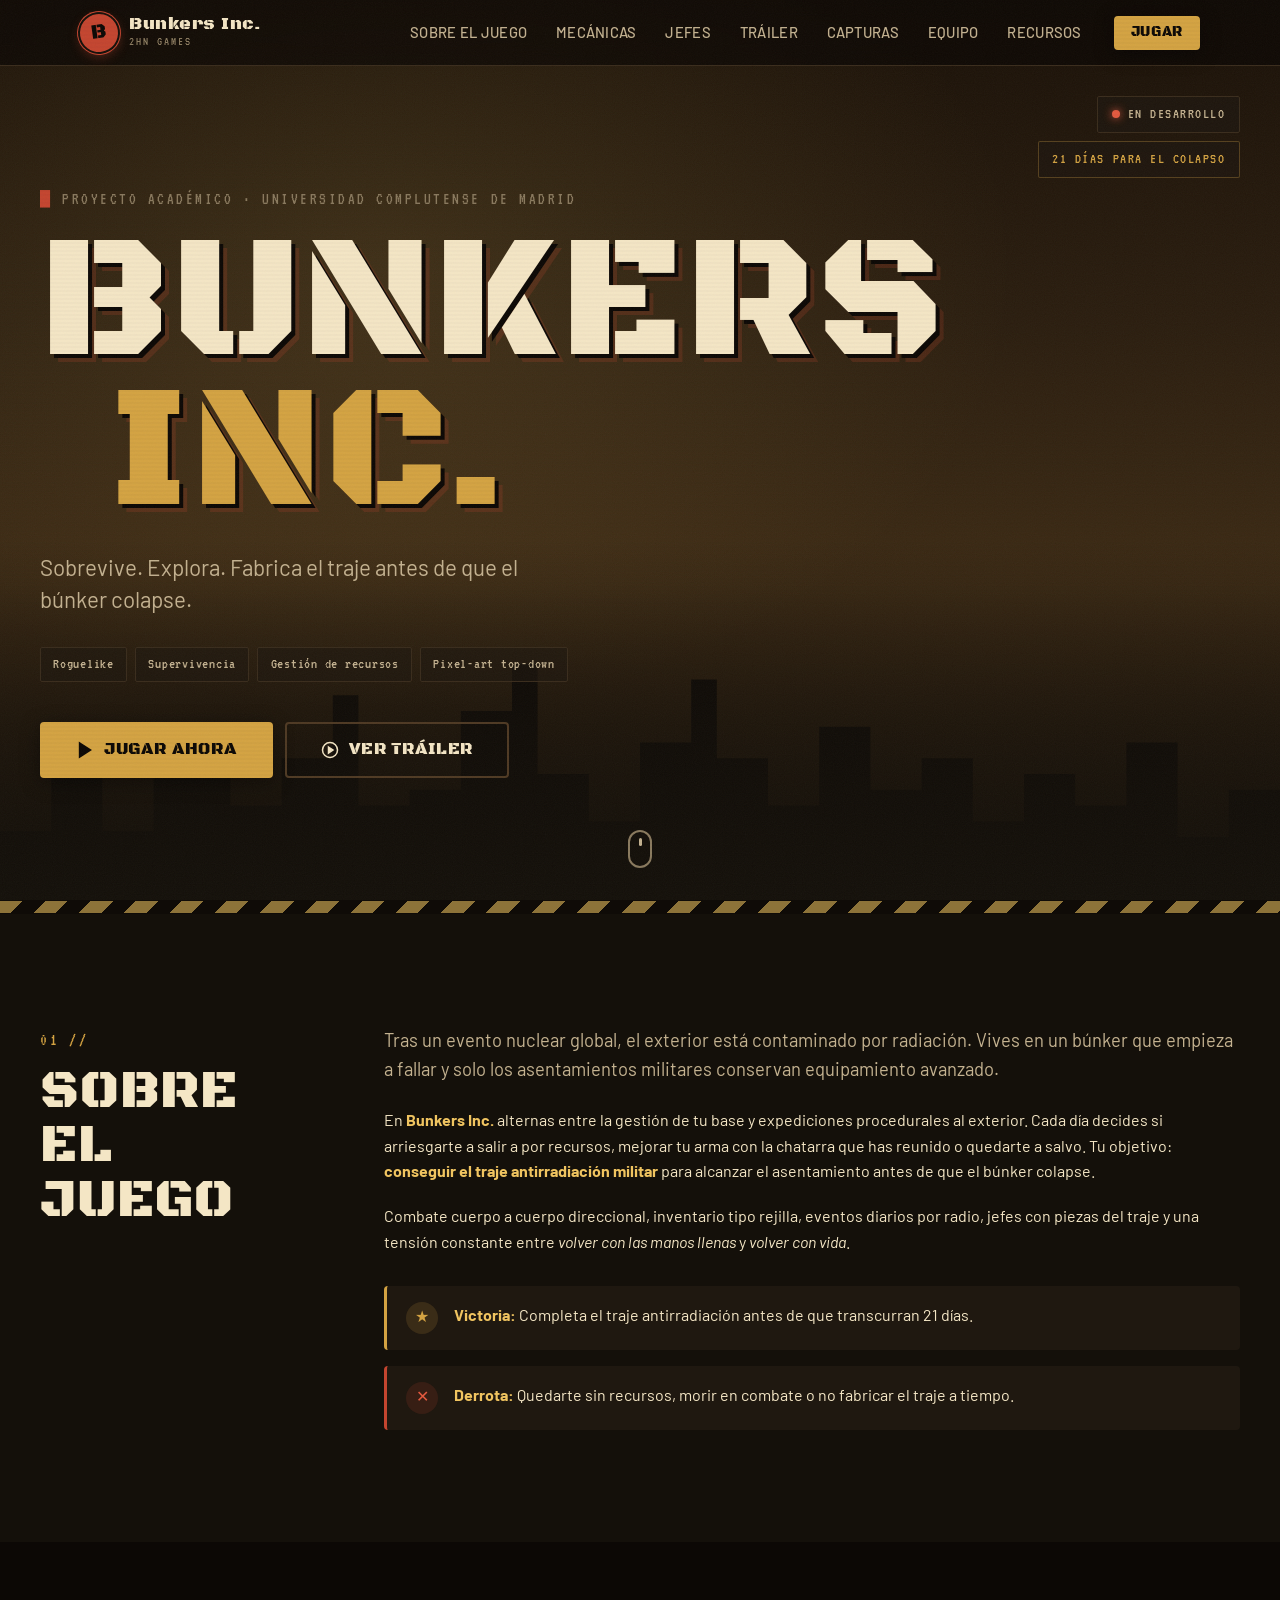
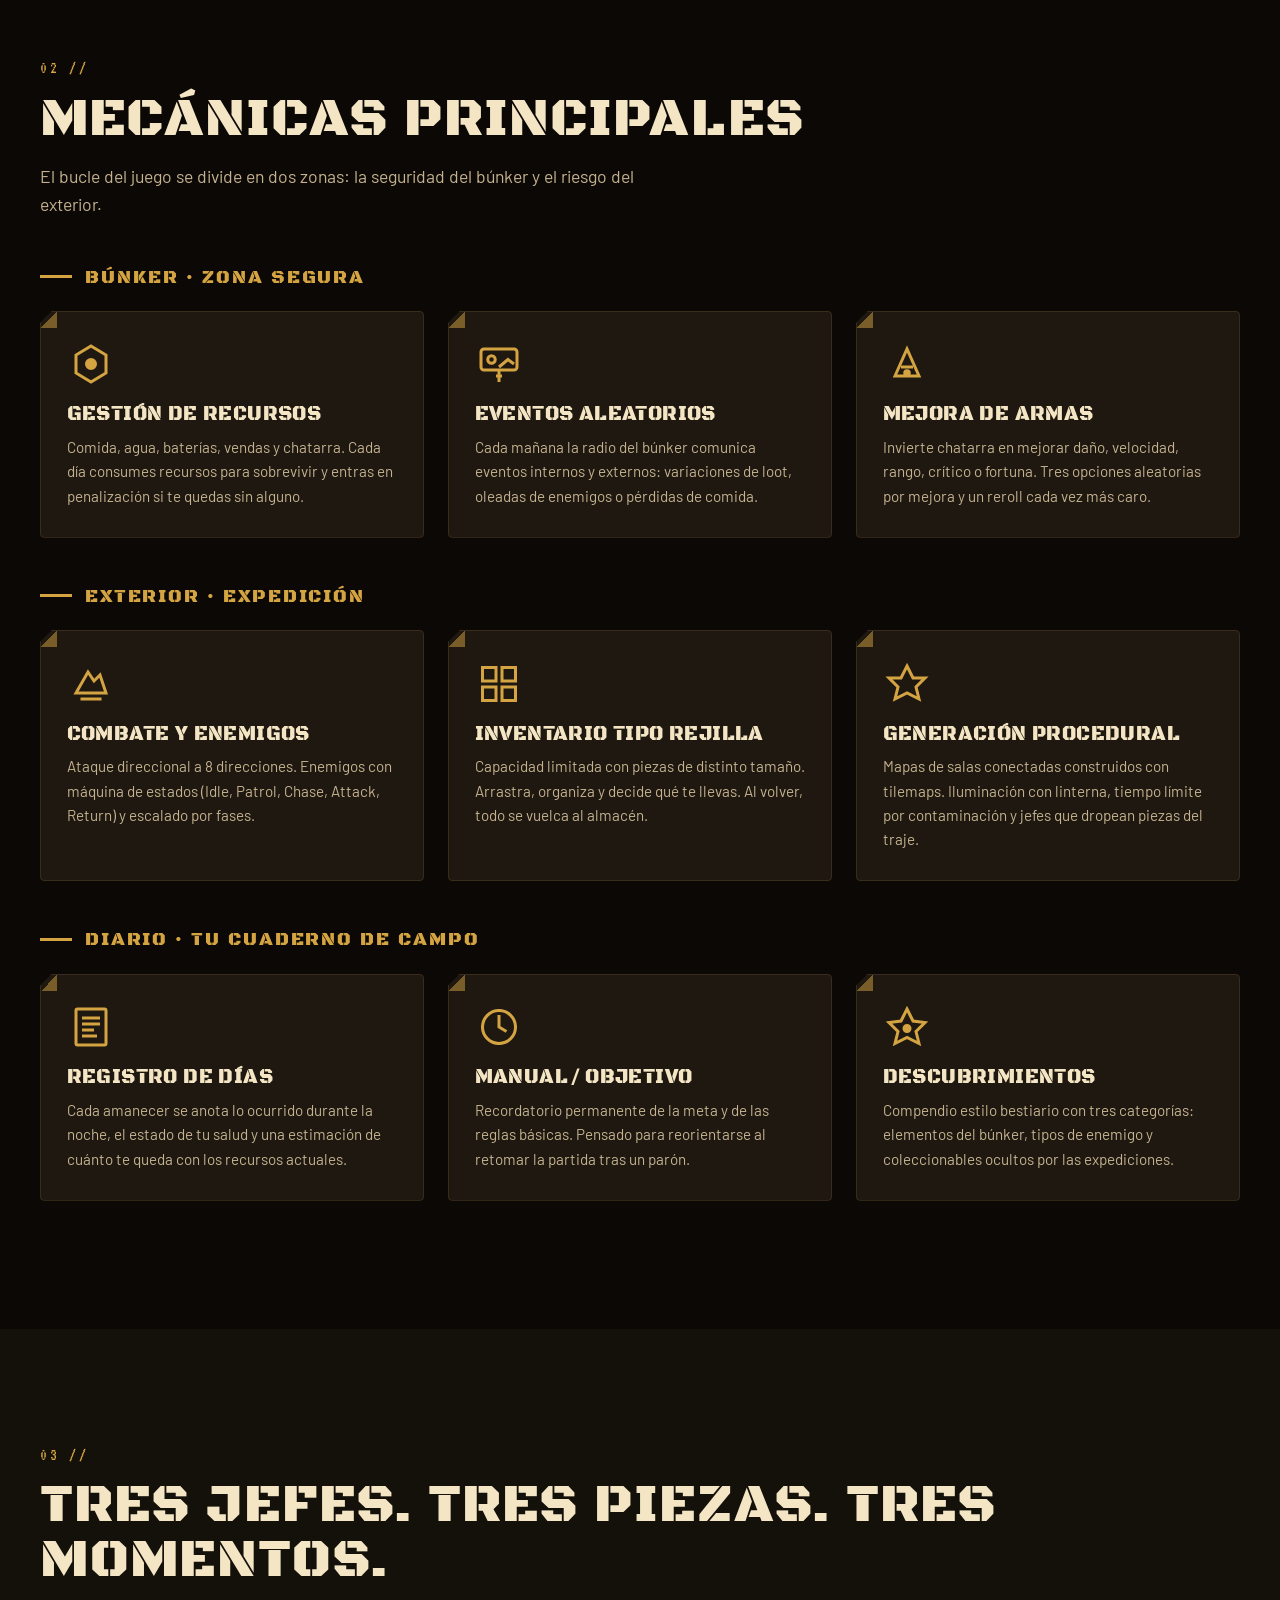
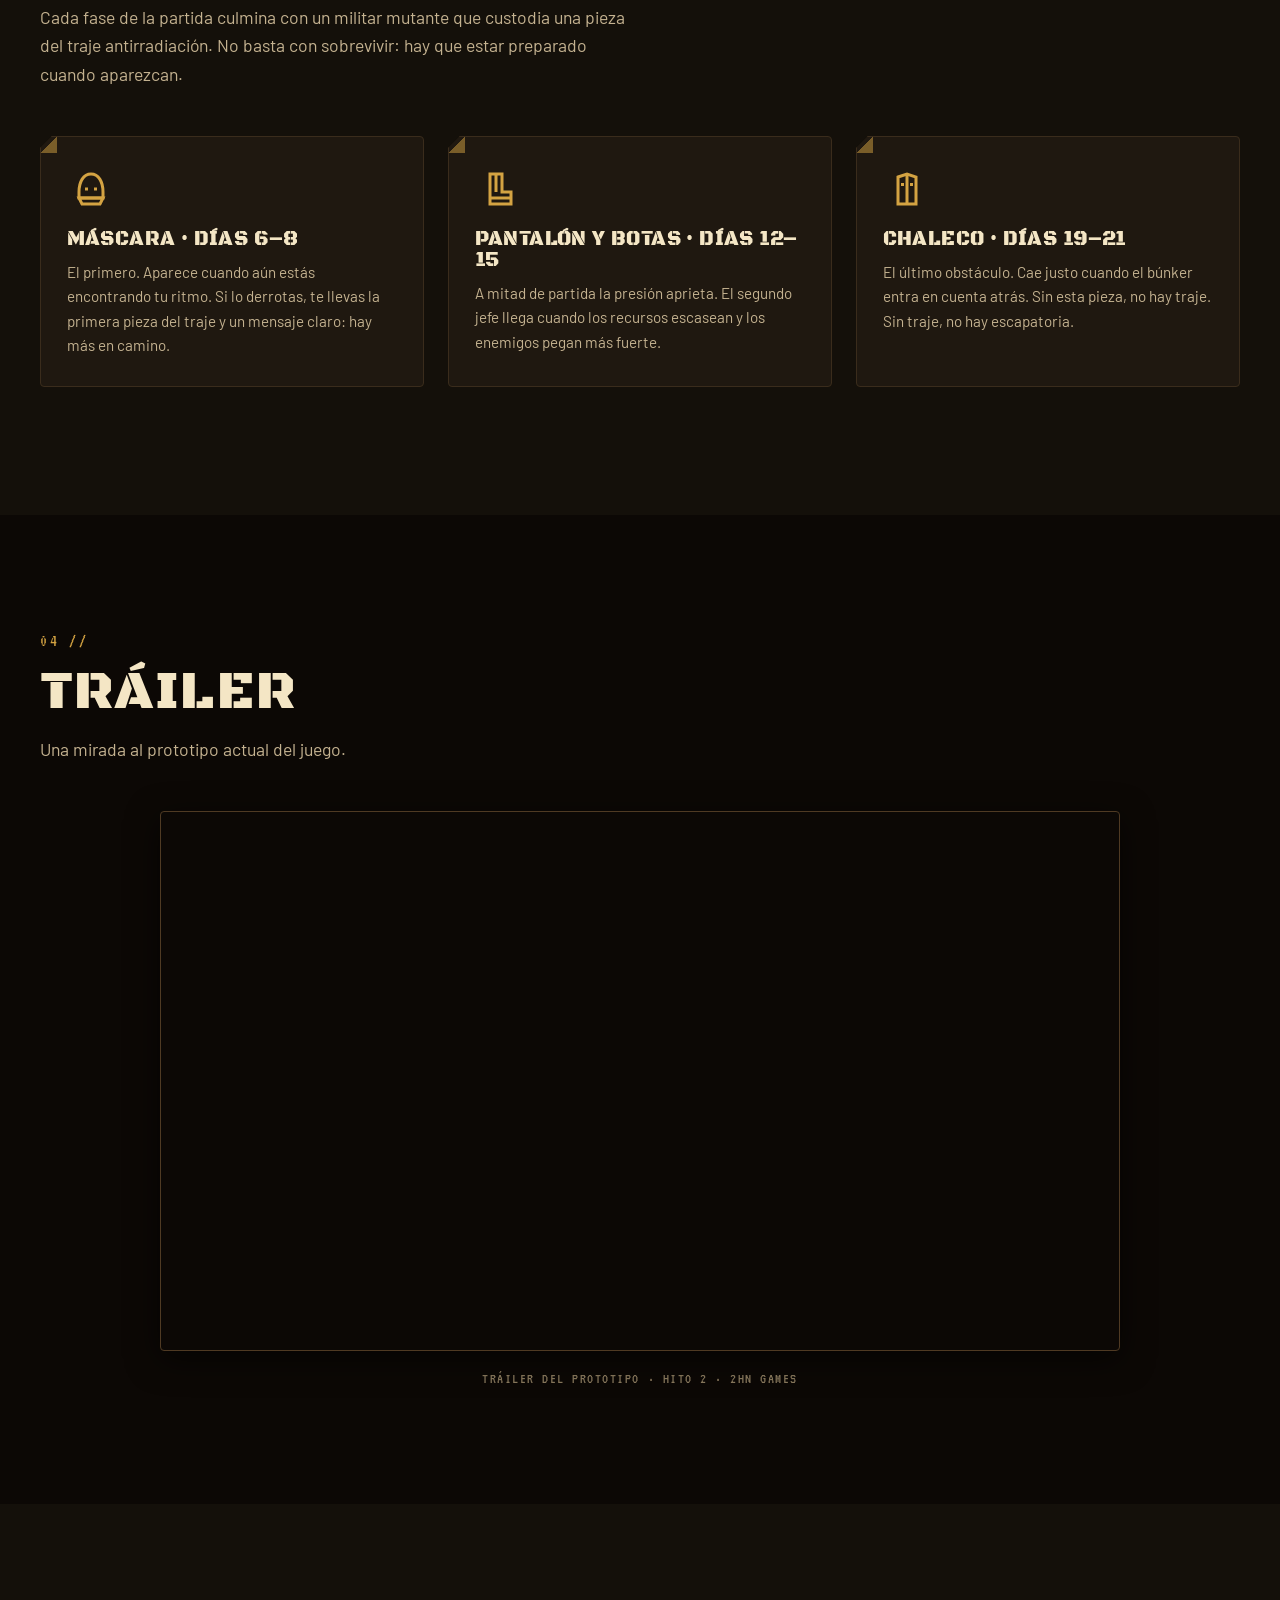
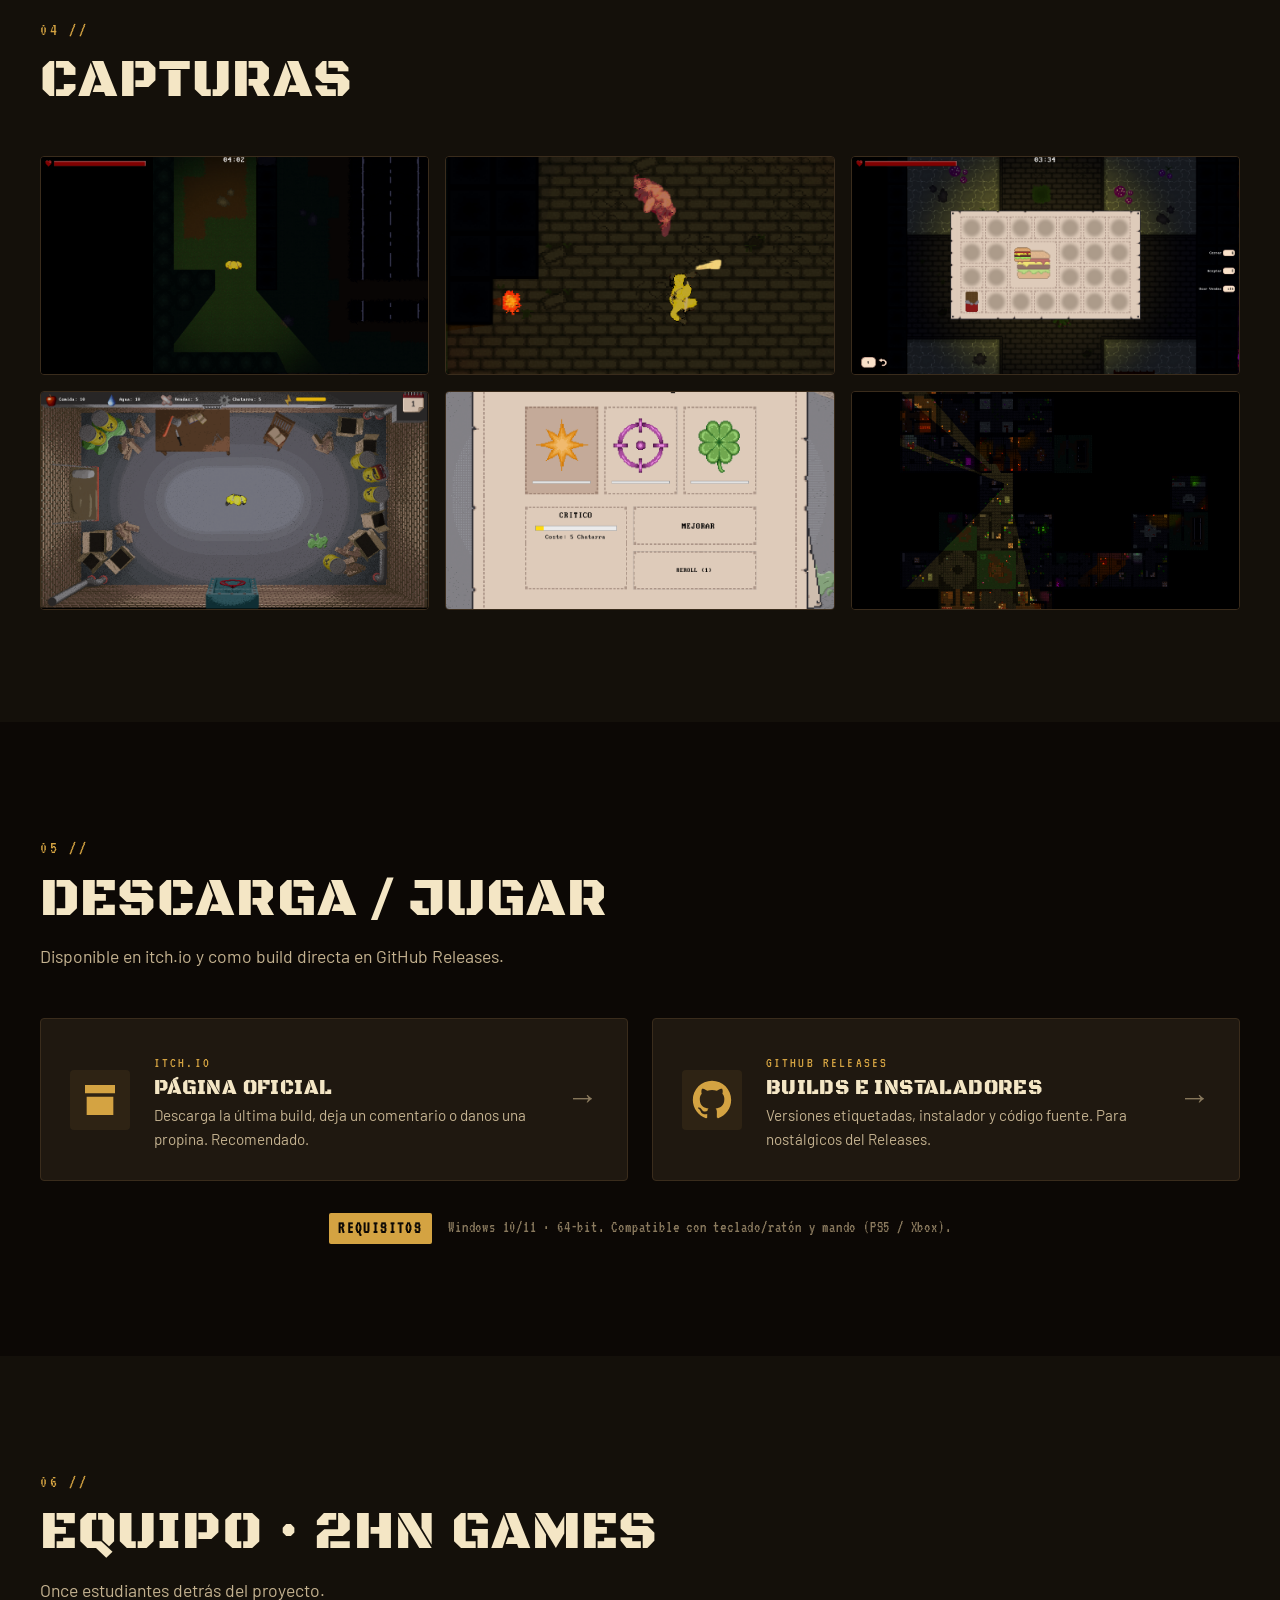
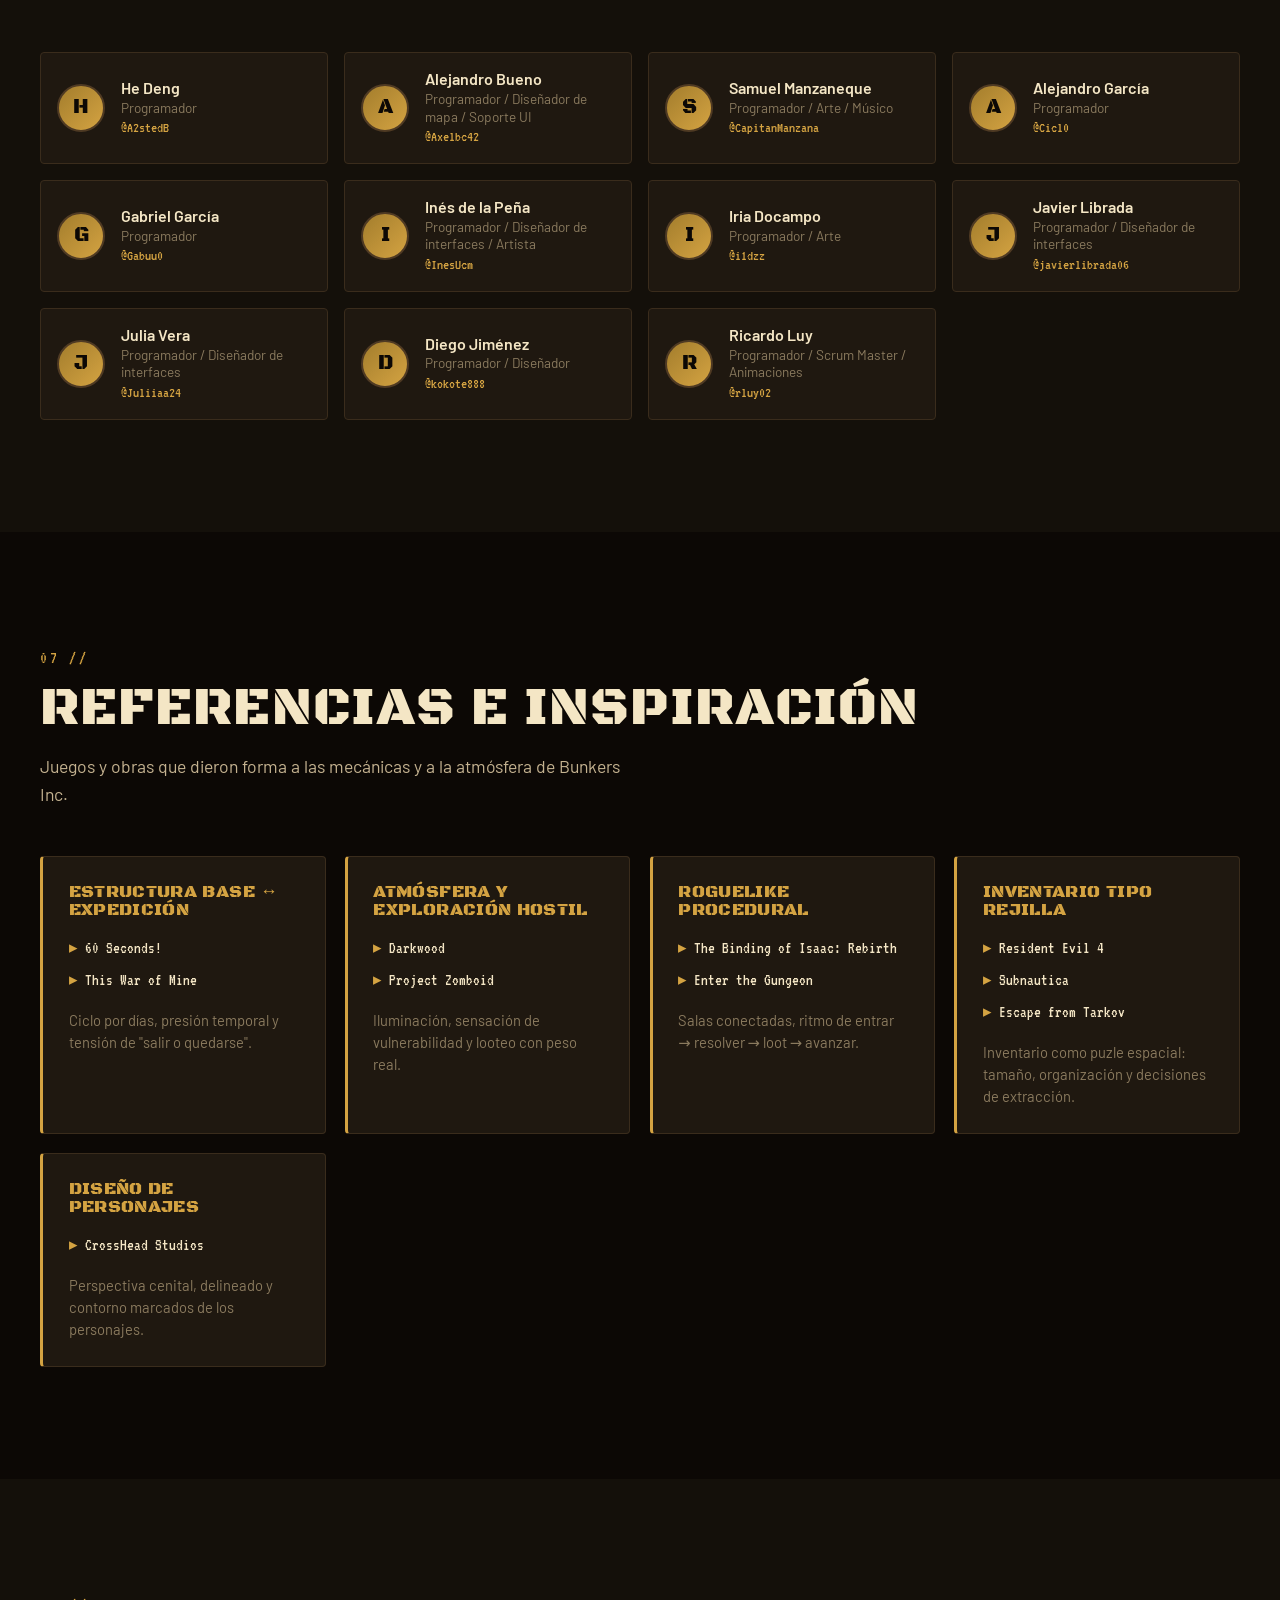
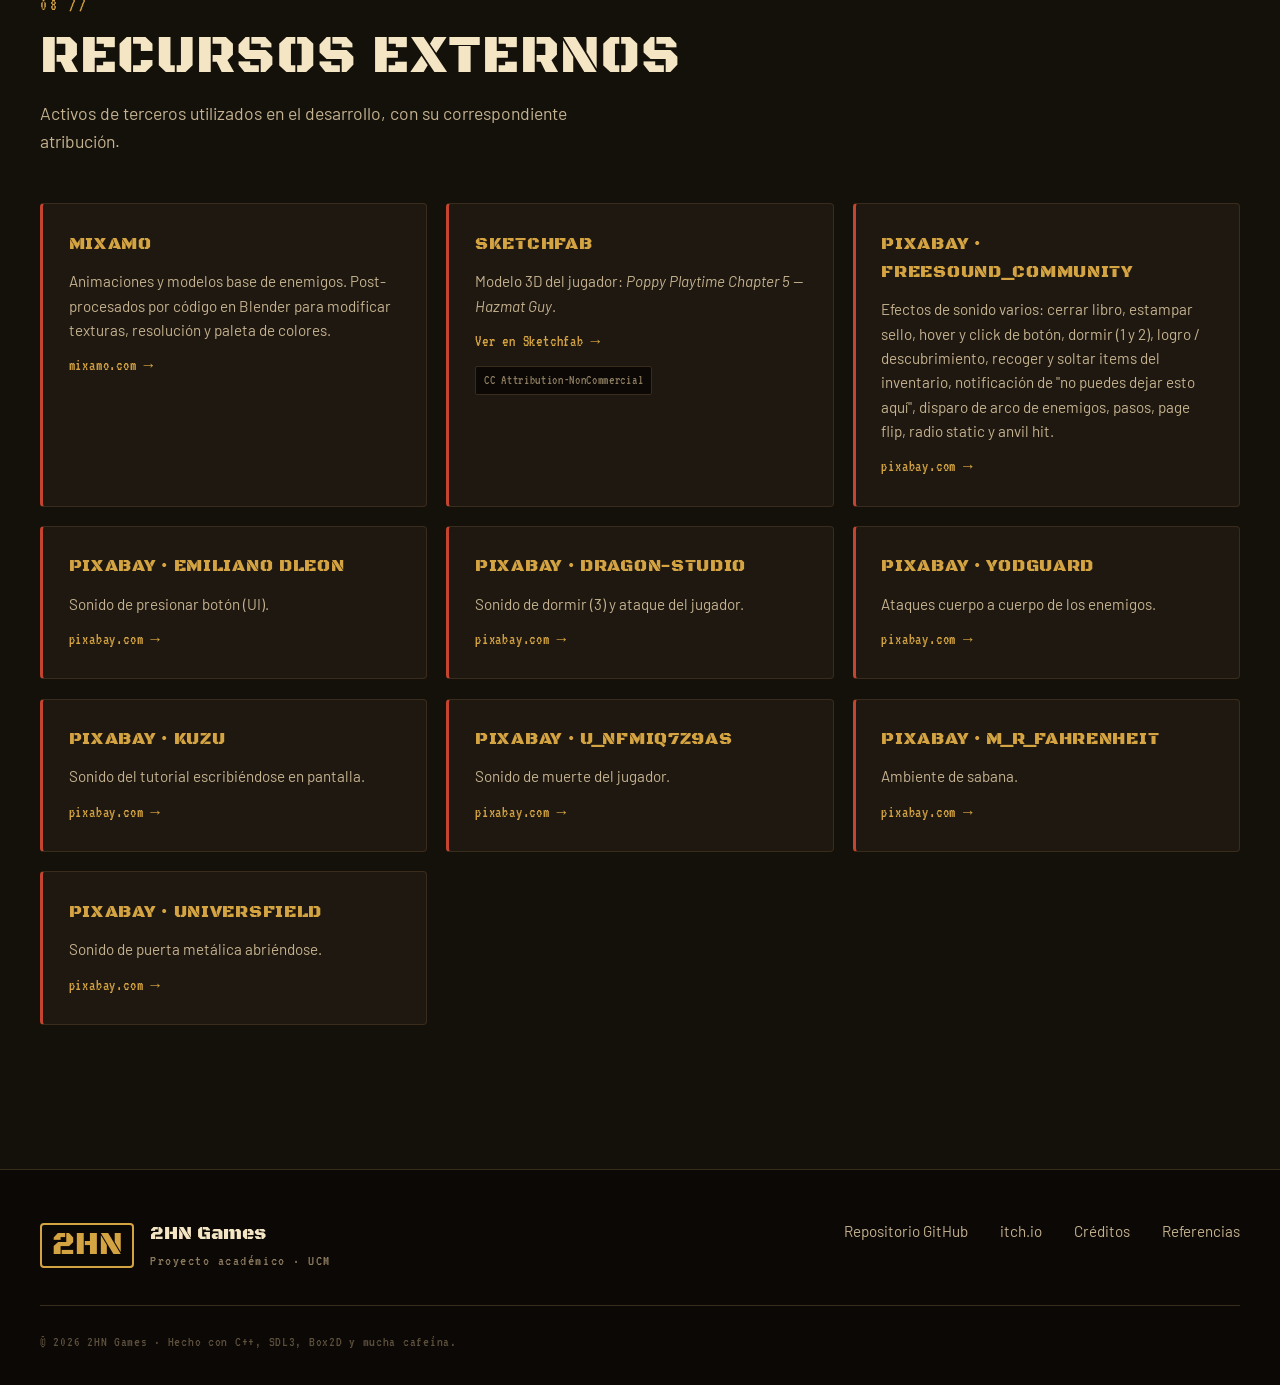
==== commit 2c5ccd55: "nav jefes link Info jefes web extra y nav" ====
--- a/index.html
+++ b/index.html
@@ -48,6 +48,7 @@
             <ul class="nav__links">
                 <li><a href="#sobre">Sobre el juego</a></li>
                 <li><a href="#mecanicas">Mecánicas</a></li>
+                <li><a href="#jefes">Jefes</a></li>
                 <li><a href="#trailer">Tráiler</a></li>
                 <li><a href="#capturas">Capturas</a></li>
                 <li><a href="#equipo">Equipo</a></li>
@@ -372,11 +373,6 @@
                         </p>
                     </article>
                 </div>
-
-                <p class="lead" style="margin-top: 2rem; text-align: center;">
-                    Cuatro tipos de ataque combinados — barrido, embestida, golpe frontal y disparo a distancia — exigen
-                    adaptación constante. Ningún encuentro se siente igual al anterior.
-                </p>
             </div>
         </section>
 
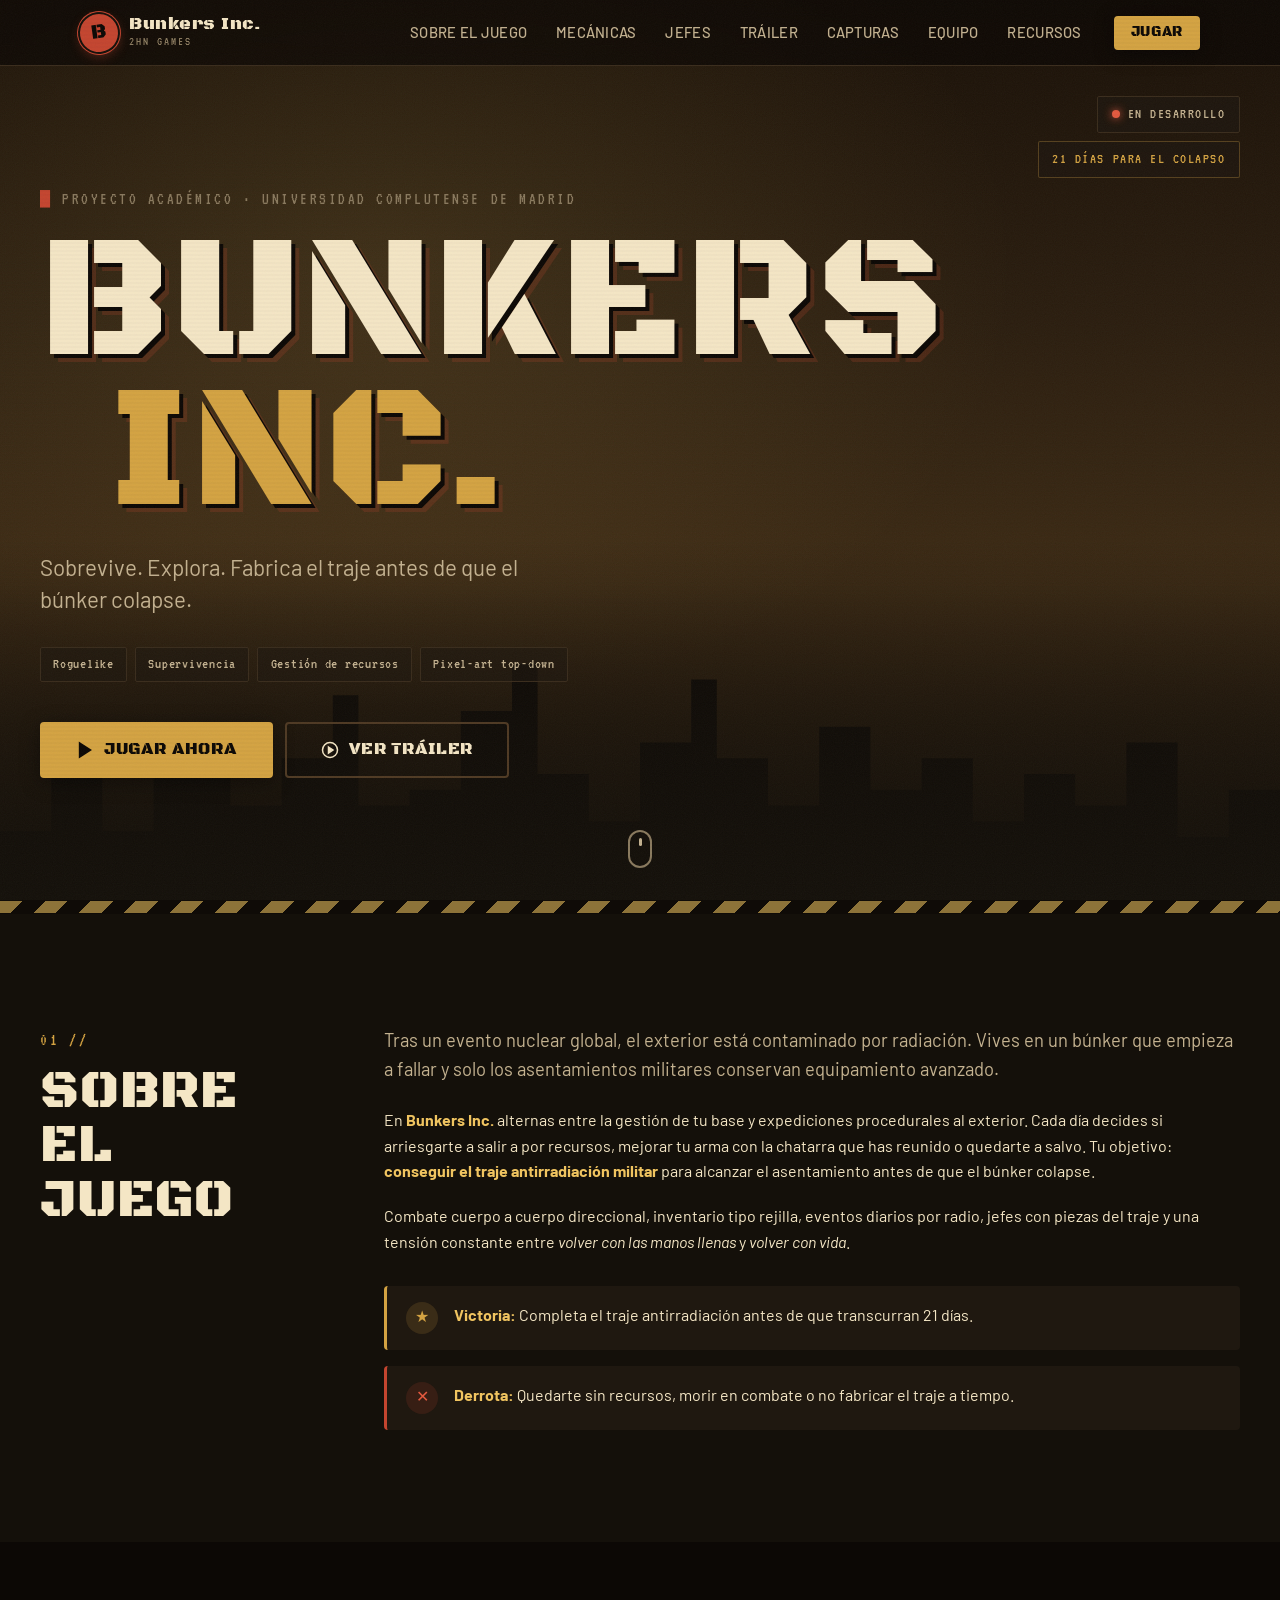
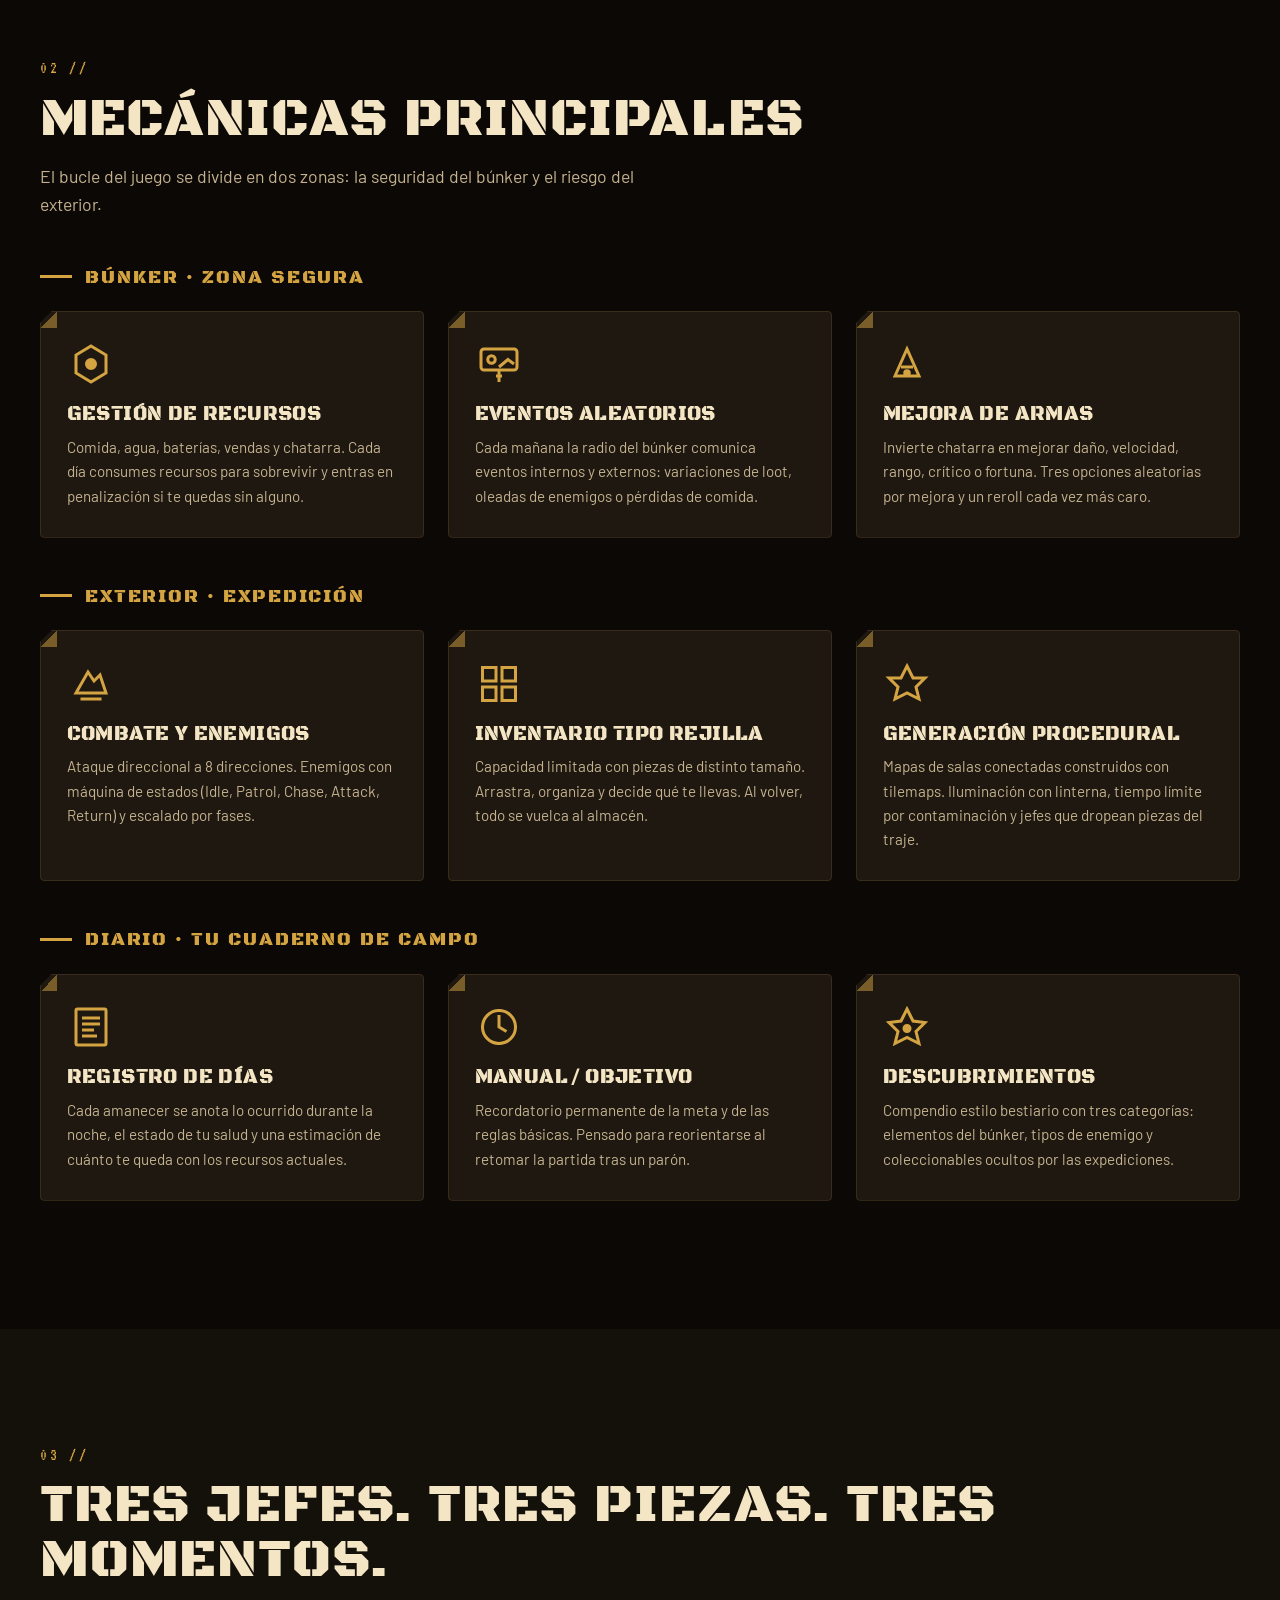
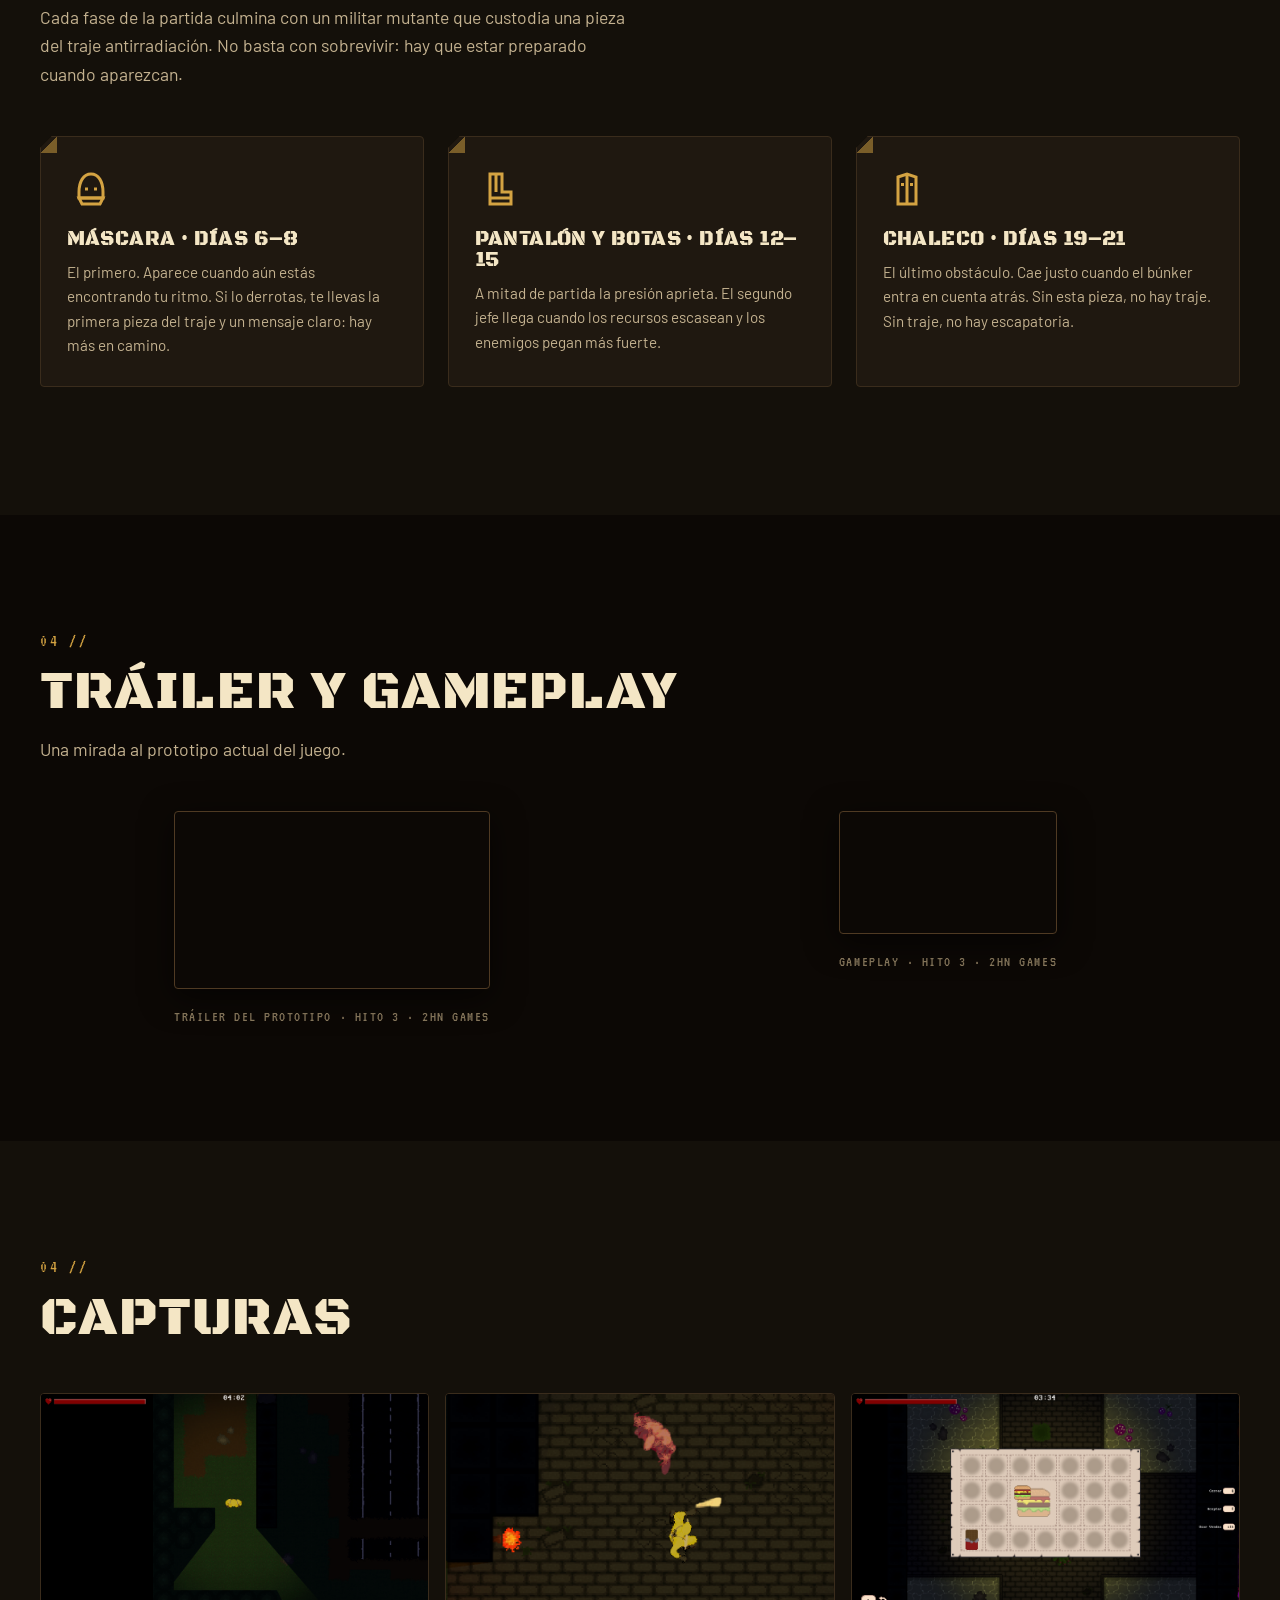
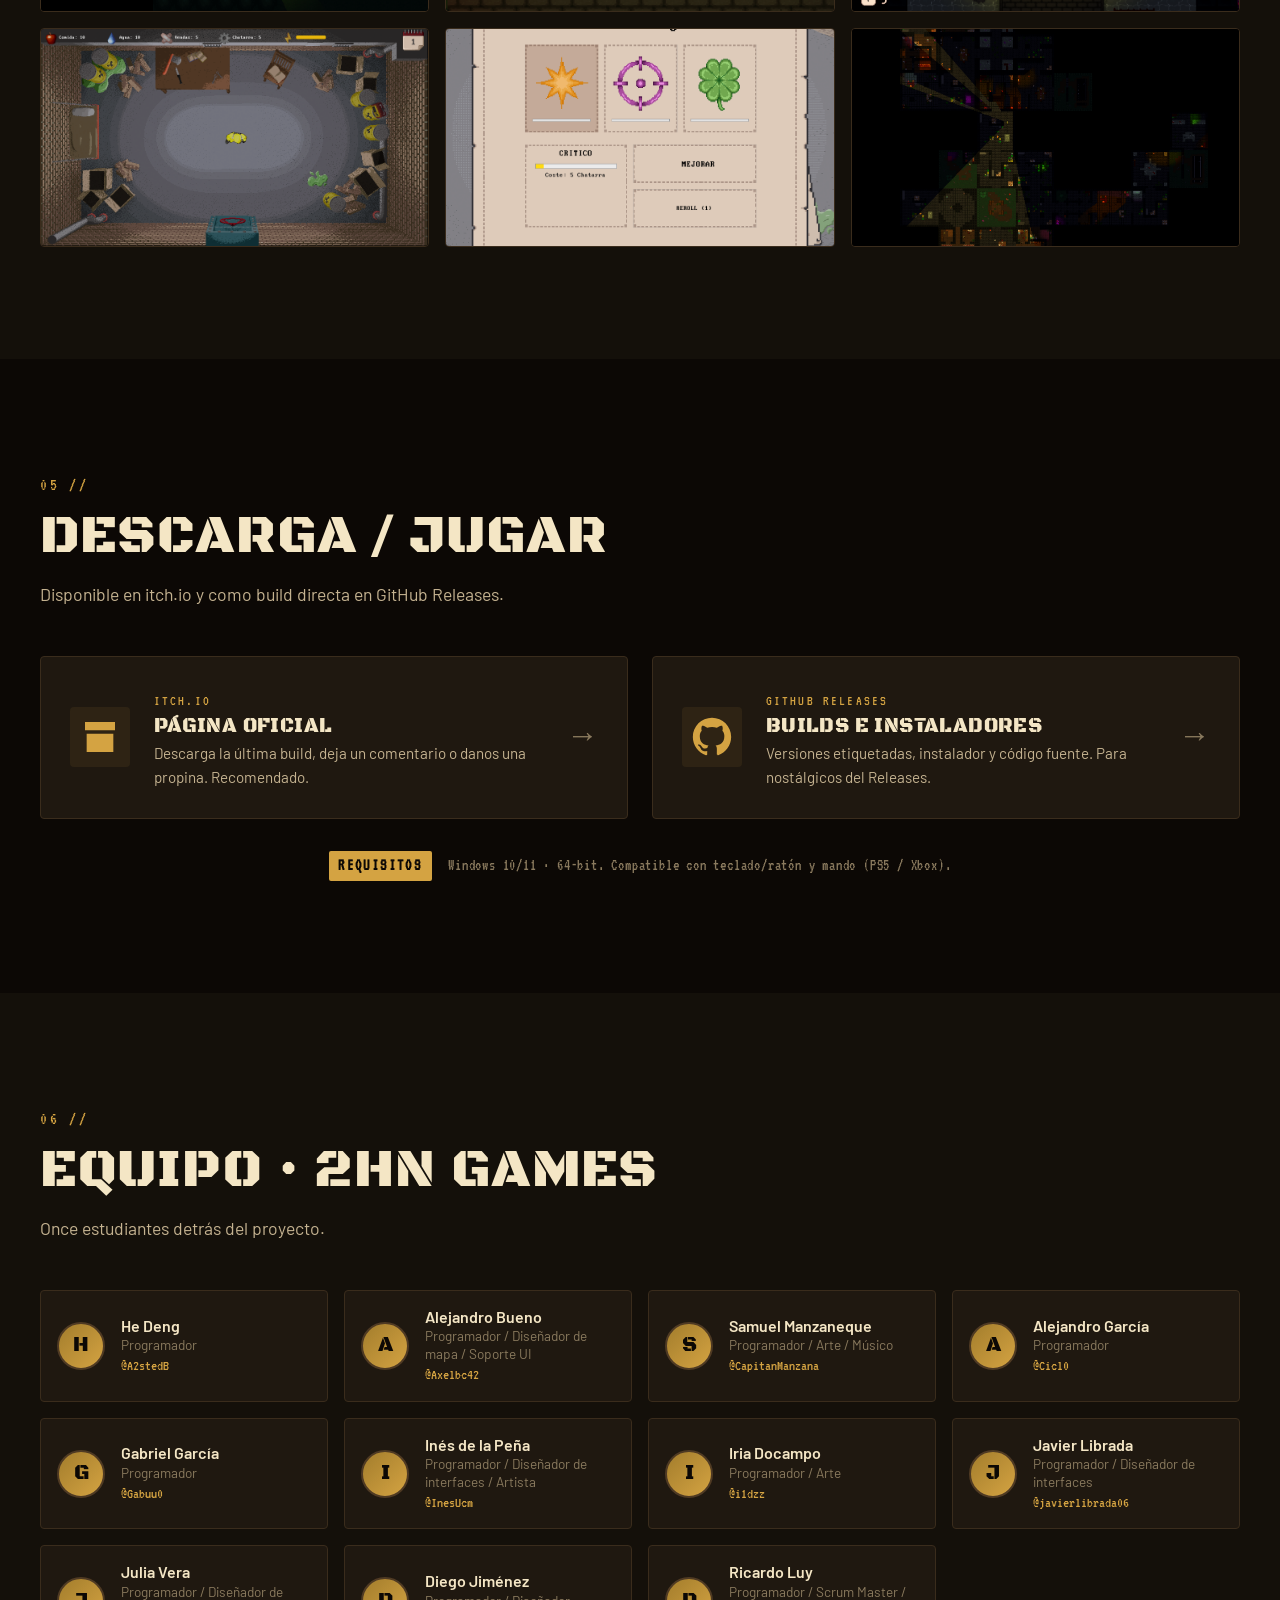
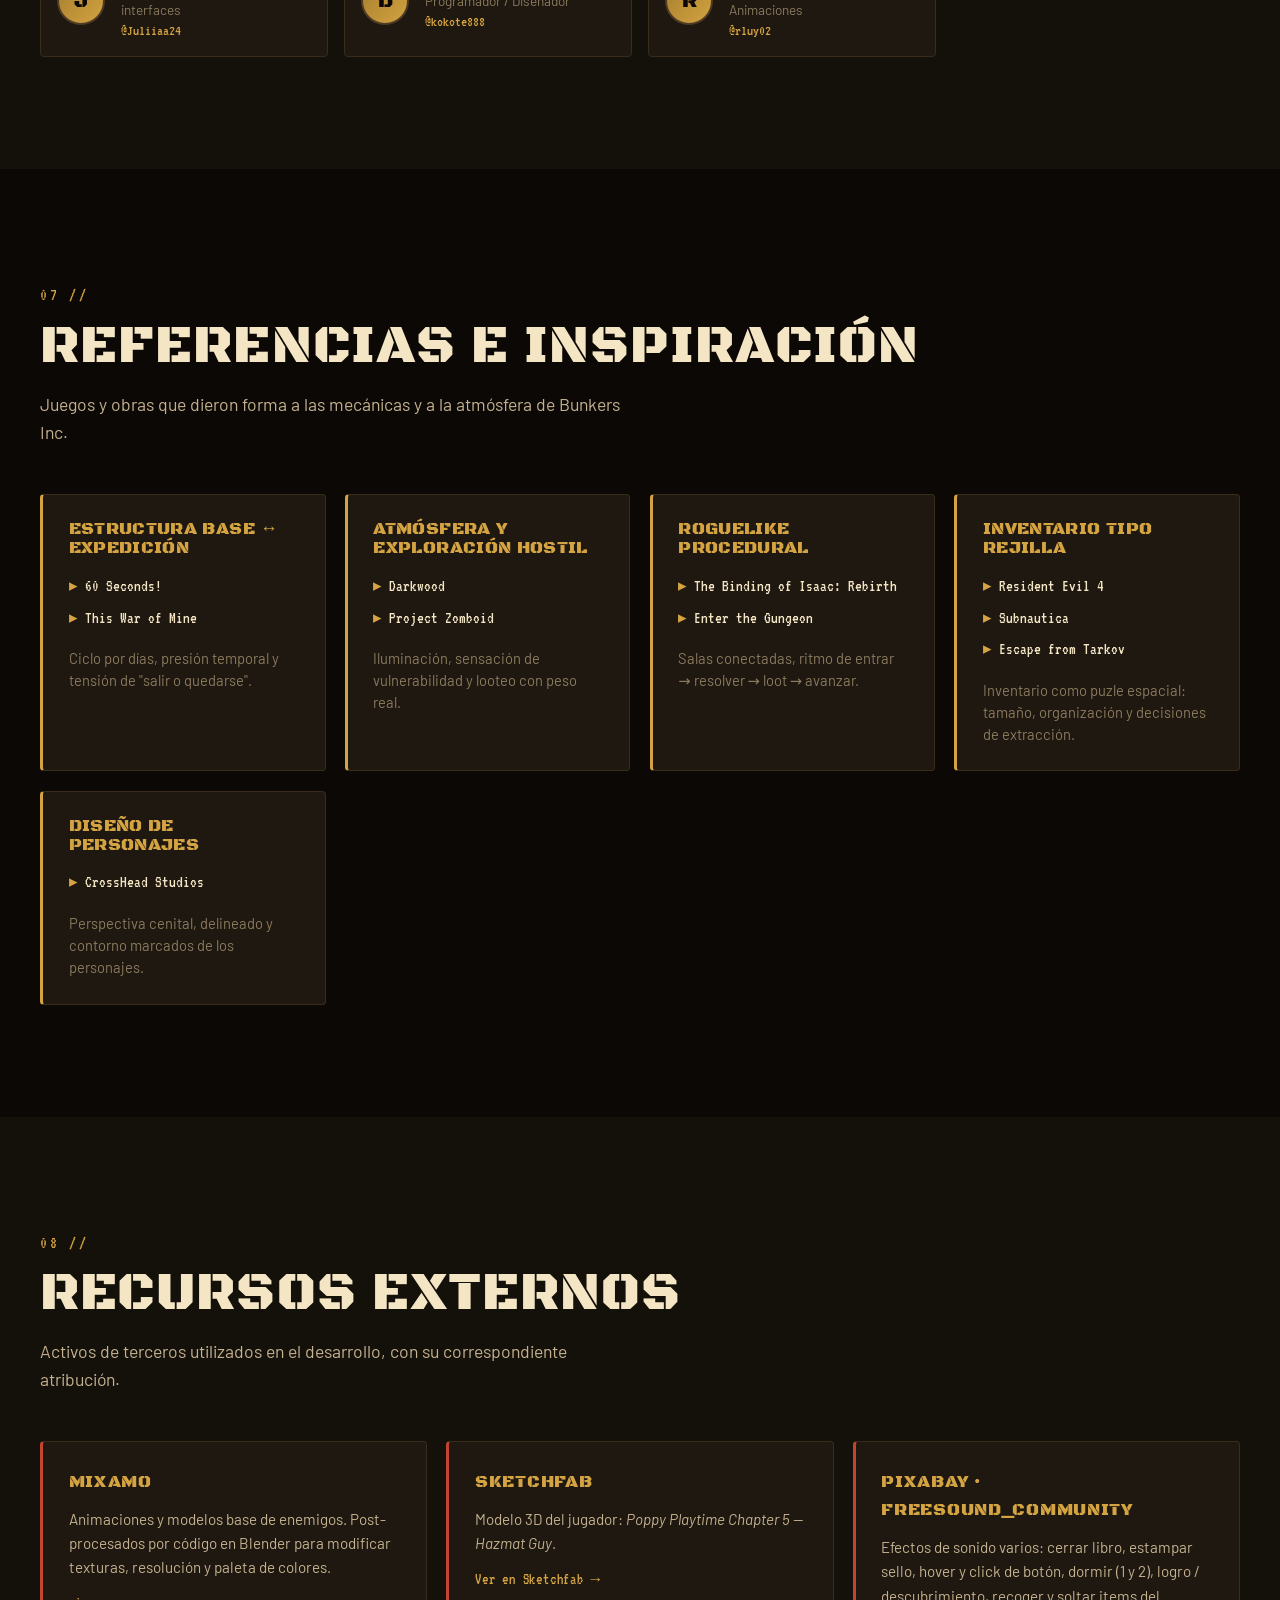
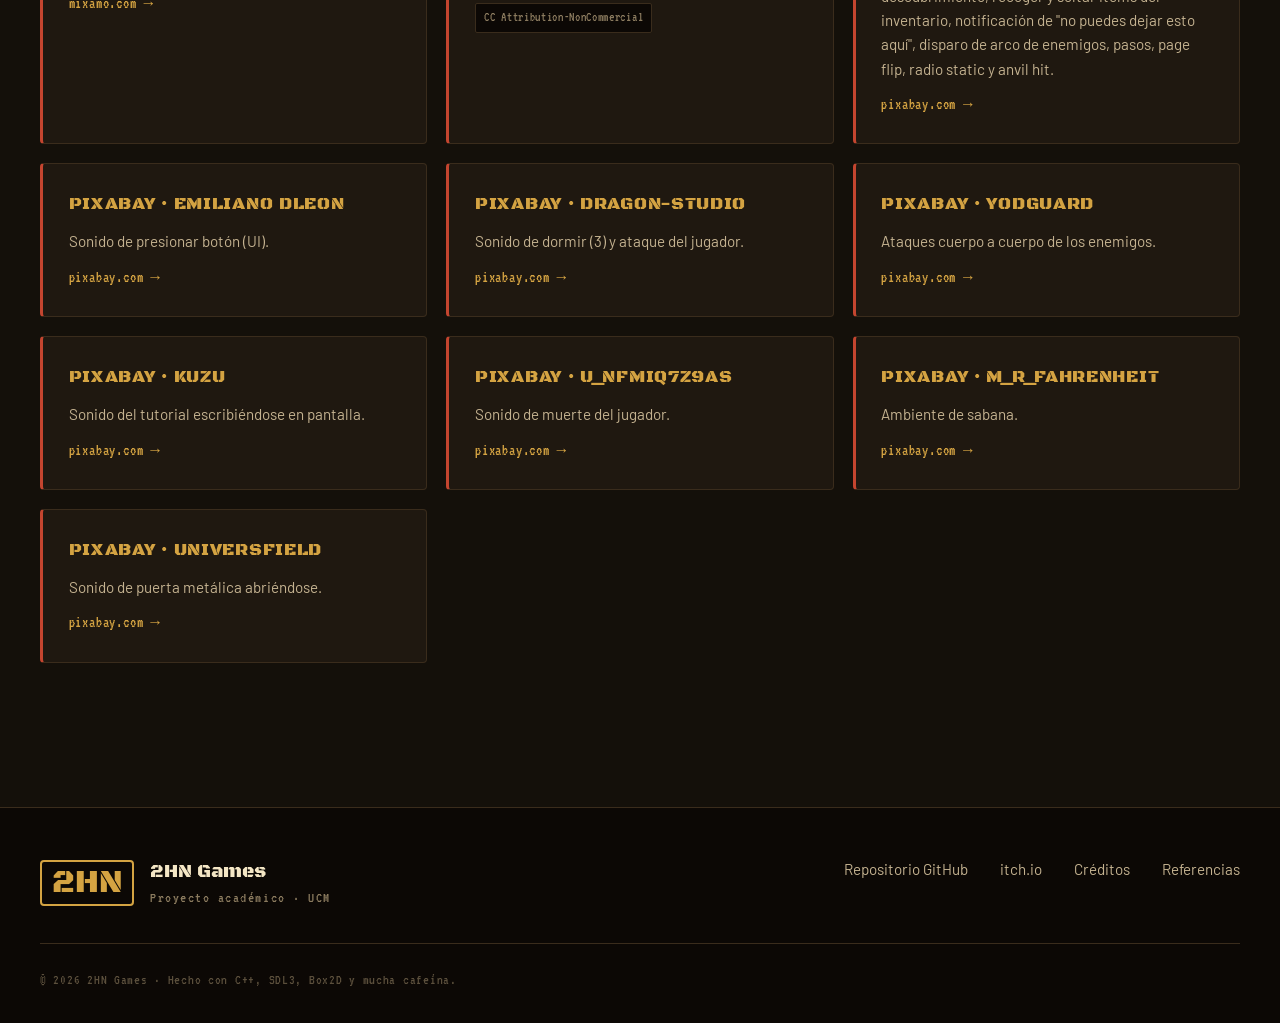
==== commit f6619bd6: "link trailer" ====
--- a/index.html
+++ b/index.html
@@ -377,26 +377,40 @@
         </section>
 
         <!-- ============================================== -->
-        <!-- TRÁILER                                        -->
+        <!-- TRÁILER + GAMEPLAY                             -->
         <!-- ============================================== -->
         <section class="section section--alt" id="trailer">
             <div class="section__inner">
                 <div class="section__head">
                     <span class="section__num">04 //</span>
-                    <h2 class="section__title">Tráiler</h2>
+                    <h2 class="section__title">Tráiler y gameplay</h2>
                     <p class="section__lead">Una mirada al prototipo actual del juego.</p>
                 </div>
 
-                <!-- Para incrustar YouTube cambia el src del iframe por el de tu vídeo -->
-                <div class="video">
-                    <div class="video__frame">
-                        <iframe src="https://www.youtube.com/embed/IH73niJf40E?start=2"
-                            title="Bunkers Inc. — Tráiler del prototipo" frameborder="0"
-                            allow="accelerometer; autoplay; clipboard-write; encrypted-media; gyroscope; picture-in-picture"
-                            allowfullscreen>
-                        </iframe>
+                <div class="videos">
+                    <!-- TRÁILER -->
+                    <div class="video">
+                        <div class="video__frame">
+                            <iframe src="https://www.youtube.com/watch?v=dY24mt-HTw0&feature=youtu.be"
+                                title="Bunkers Inc. — Tráiler del prototipo" frameborder="0"
+                                allow="accelerometer; autoplay; clipboard-write; encrypted-media; gyroscope; picture-in-picture"
+                                allowfullscreen>
+                            </iframe>
+                        </div>
+                        <p class="video__caption">Tráiler del prototipo · Hito 3 · 2HN Games</p>
                     </div>
-                    <p class="video__caption">Tráiler del prototipo · Hito 2 · 2HN Games</p>
+
+                    <!-- GAMEPLAY -->
+                    <div class="video">
+                        <div class="video__frame">
+                            <iframe src="https://www.youtube.com/watch?v=dY24mt-HTw0&feature=youtu.be"
+                                title="Bunkers Inc. — Gameplay" frameborder="0"
+                                allow="accelerometer; autoplay; clipboard-write; encrypted-media; gyroscope; picture-in-picture"
+                                allowfullscreen>
+                            </iframe>
+                        </div>
+                        <p class="video__caption">Gameplay · Hito 3 · 2HN Games</p>
+                    </div>
                 </div>
             </div>
         </section>
--- a/styles.css
+++ b/styles.css
@@ -707,6 +707,22 @@
     font-size: 0.95rem;
 }
 
+/* Contenedor de dos vídeos en la sección de tráiler */
+.videos {
+    display: grid;
+    grid-template-columns: 1fr 1fr;
+    gap: 2rem;
+    align-items: start;
+}
+
+/* En pantallas medianas/pequeñas, apila uno encima del otro */
+@media (max-width: 900px) {
+    .videos {
+        grid-template-columns: 1fr;
+        gap: 2.5rem;
+    }
+}
+
 
 /* =========================================================
    13. CAPTURAS — galería con item ancho ocasional
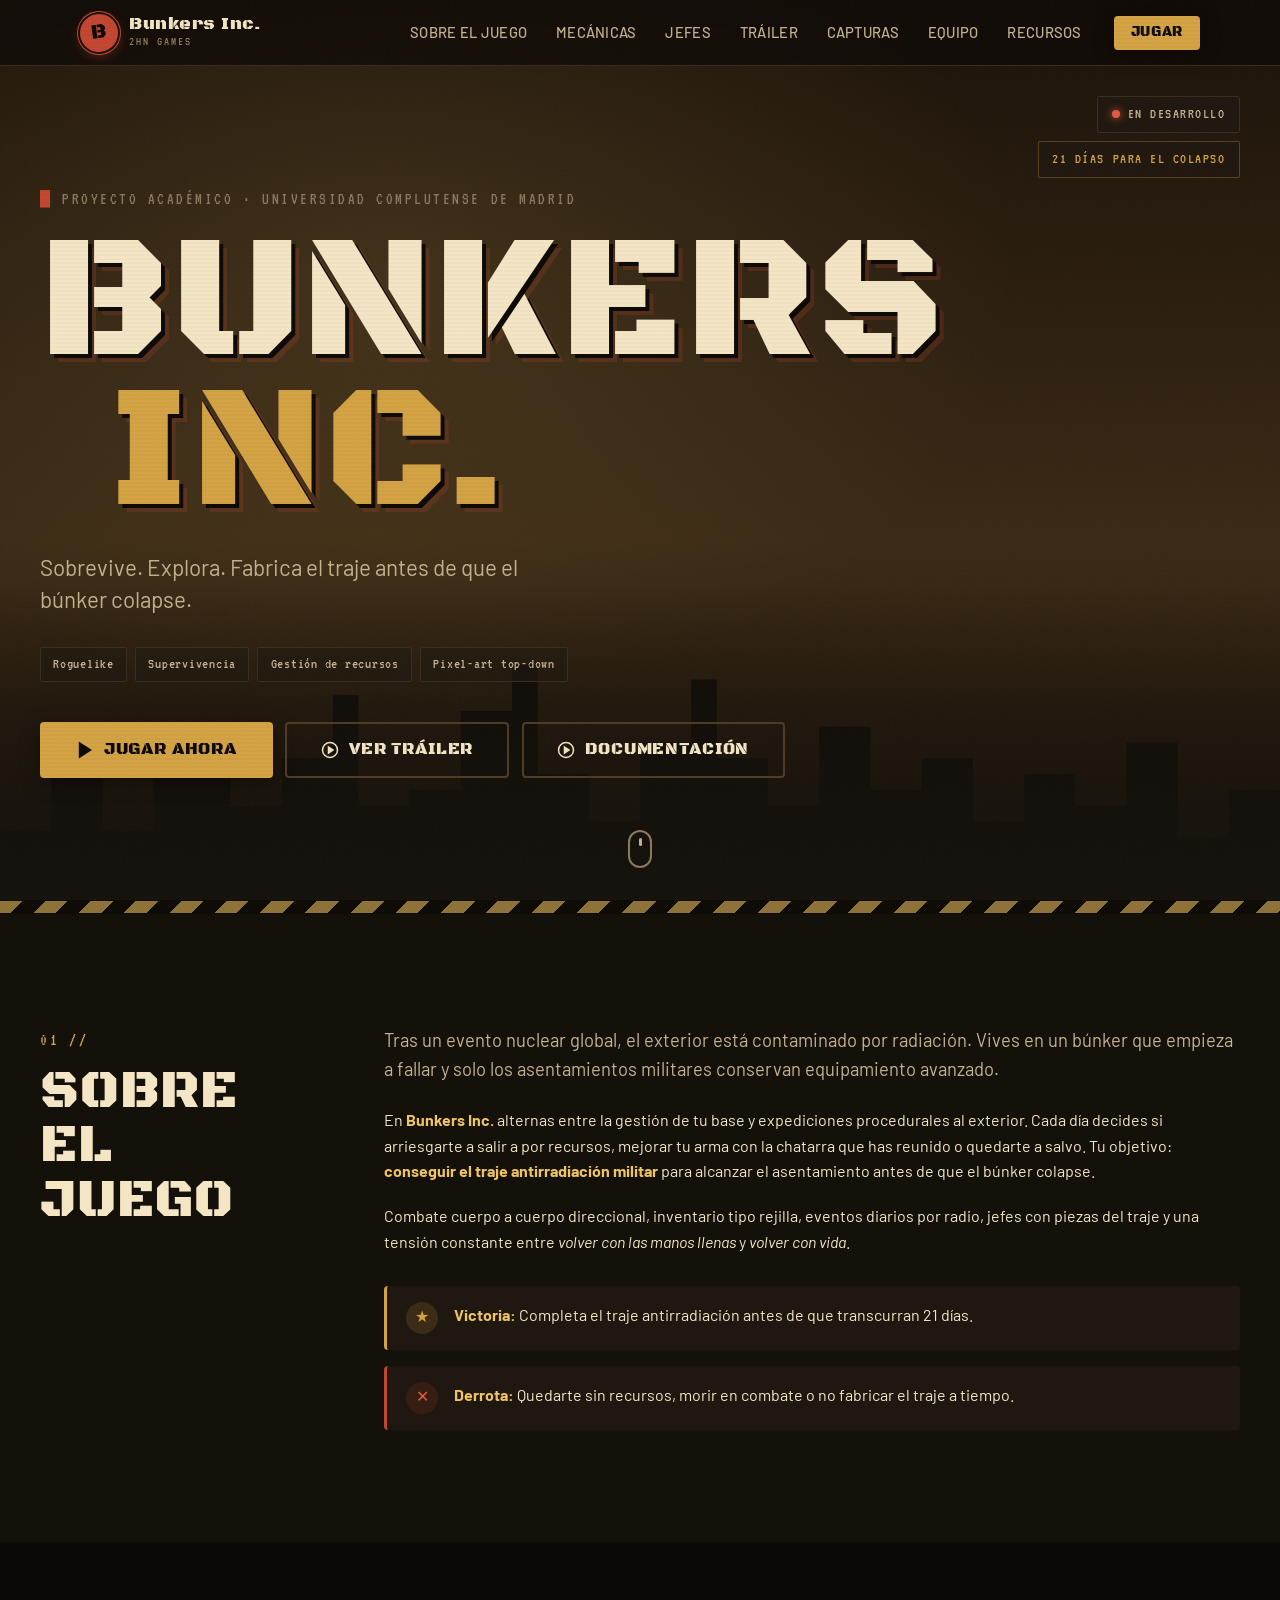
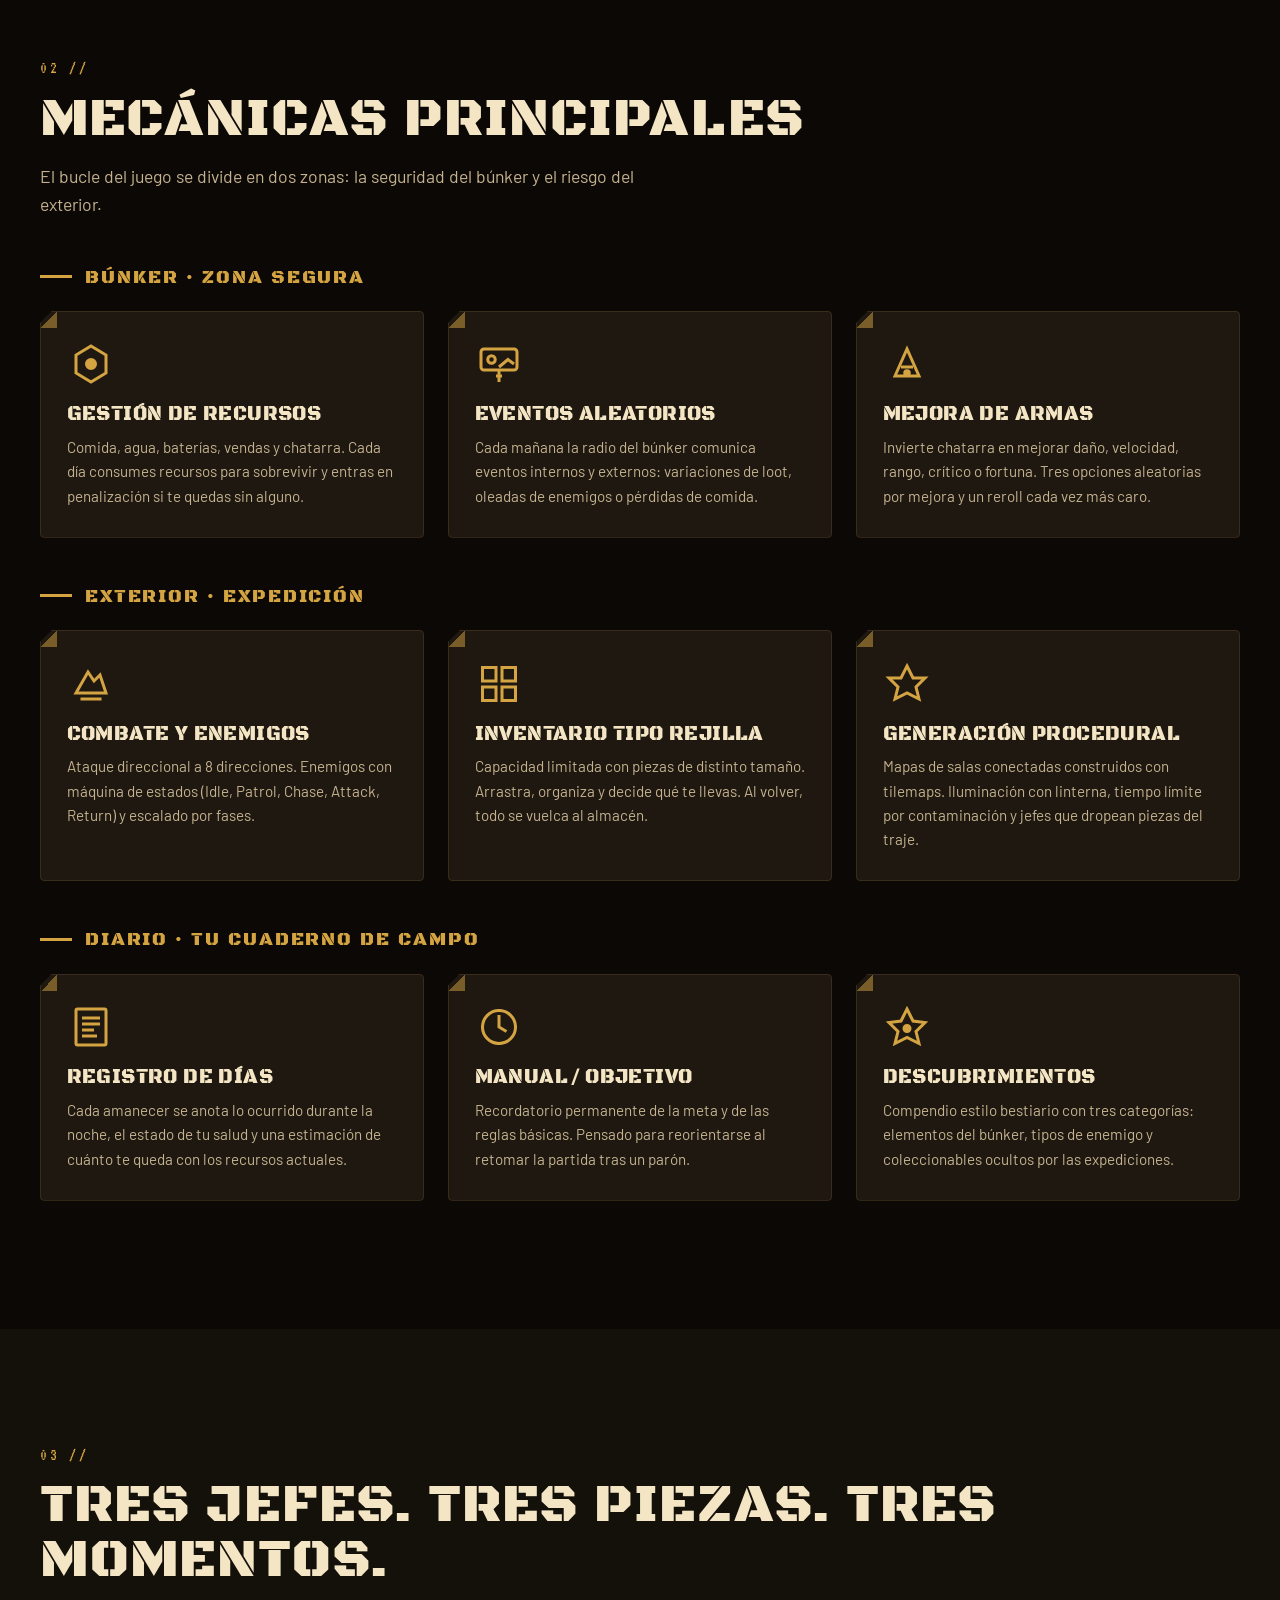
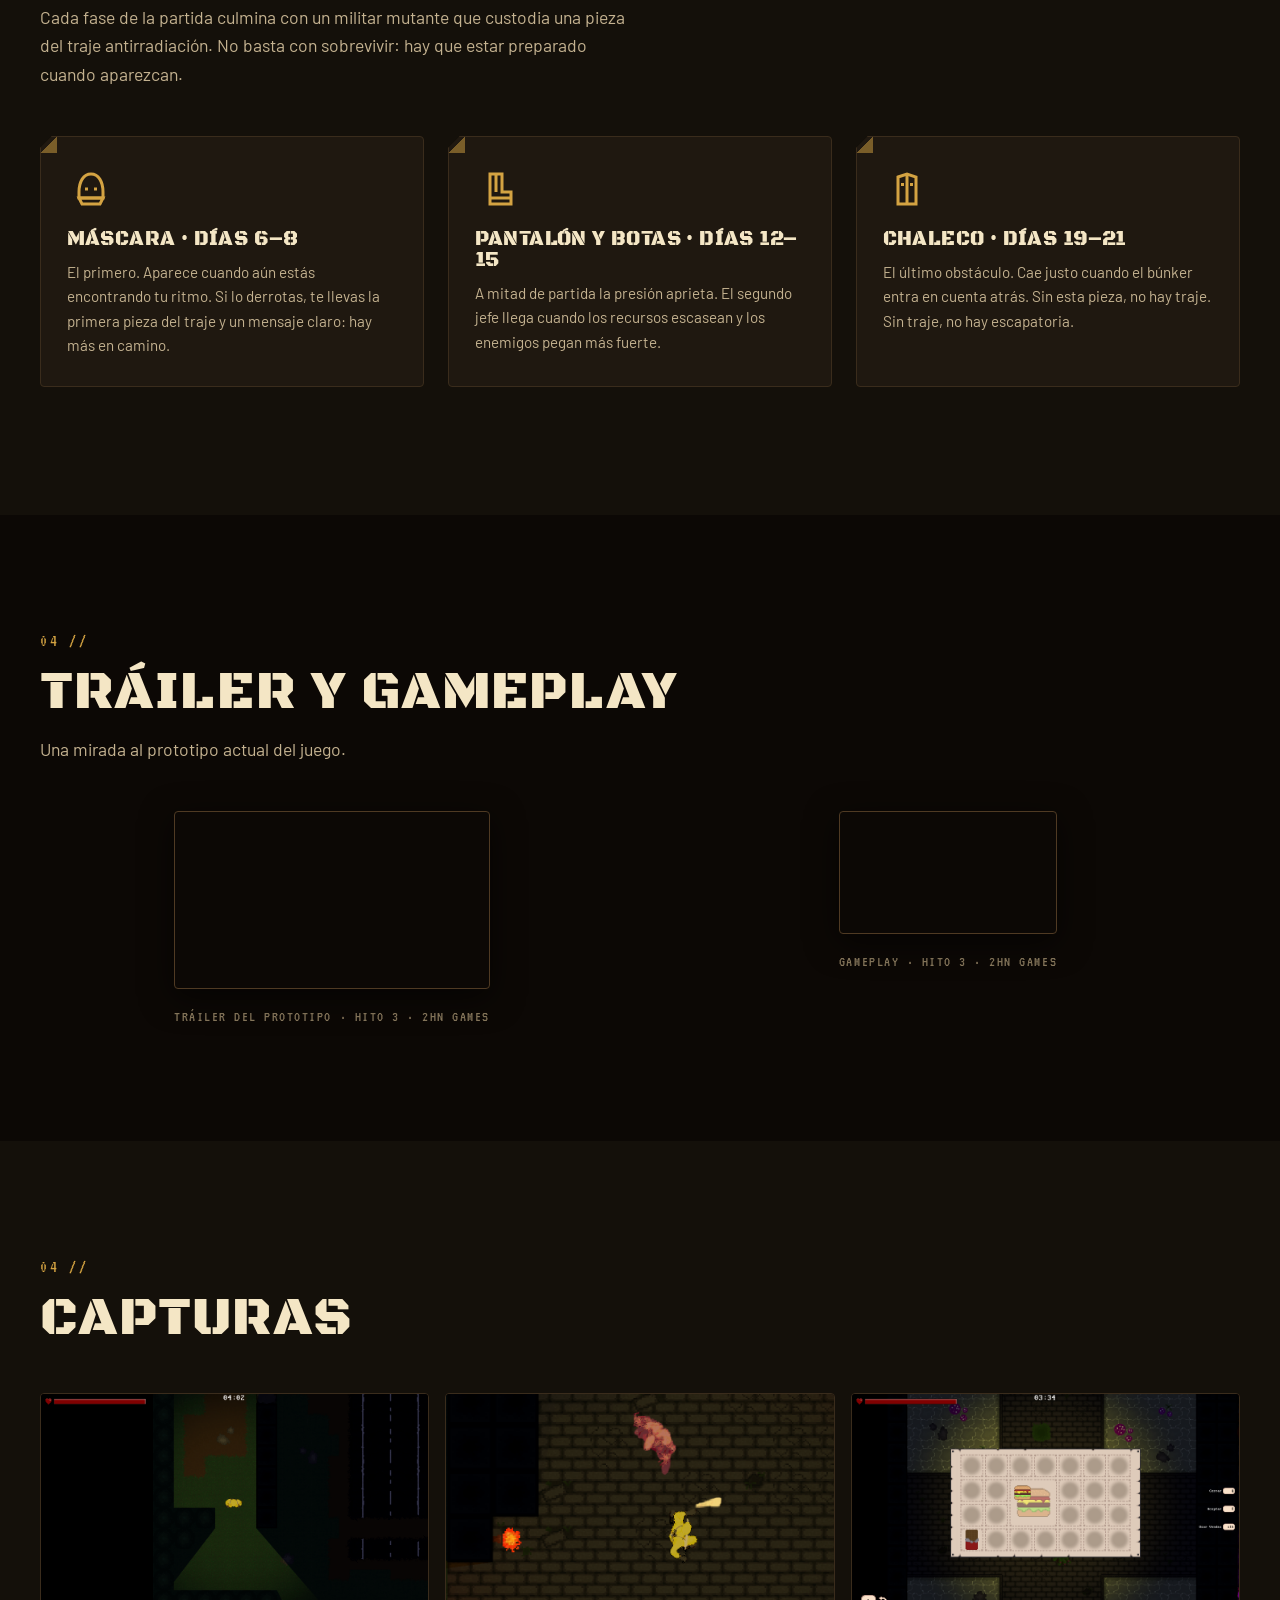
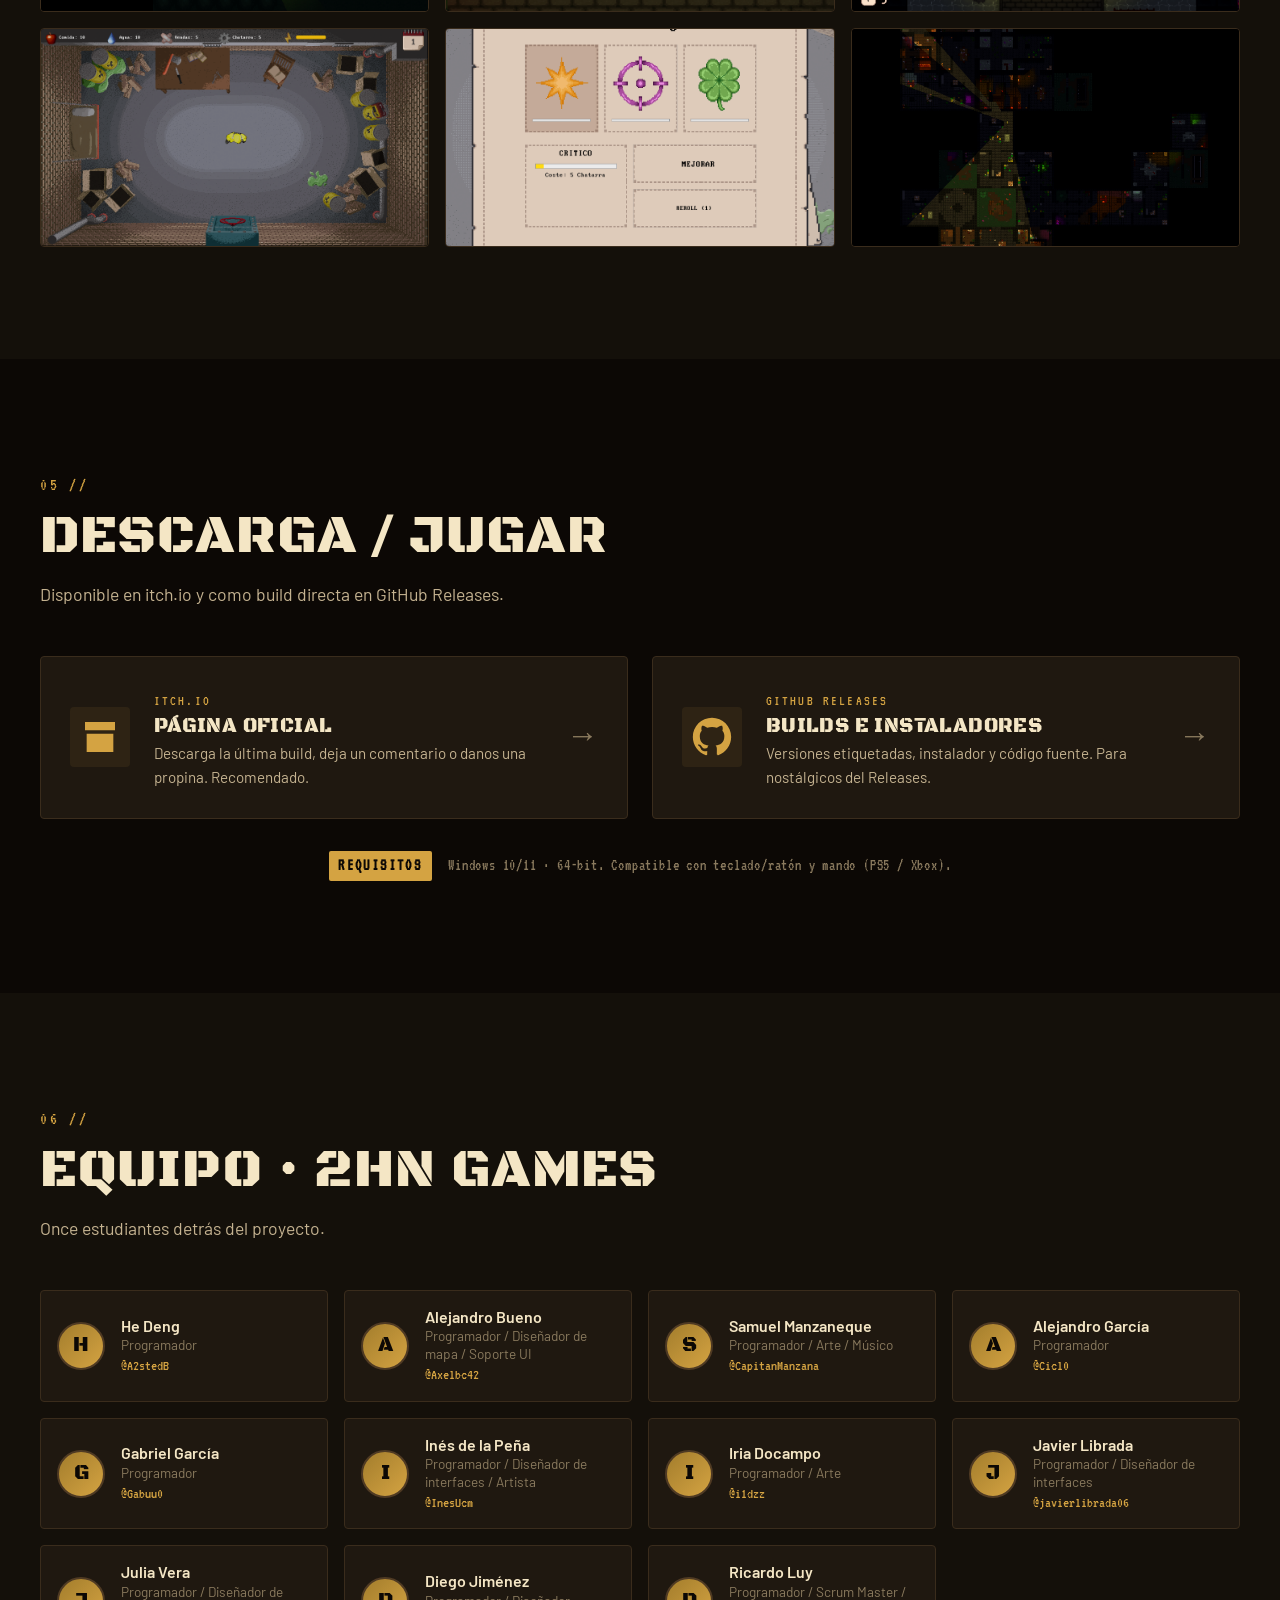
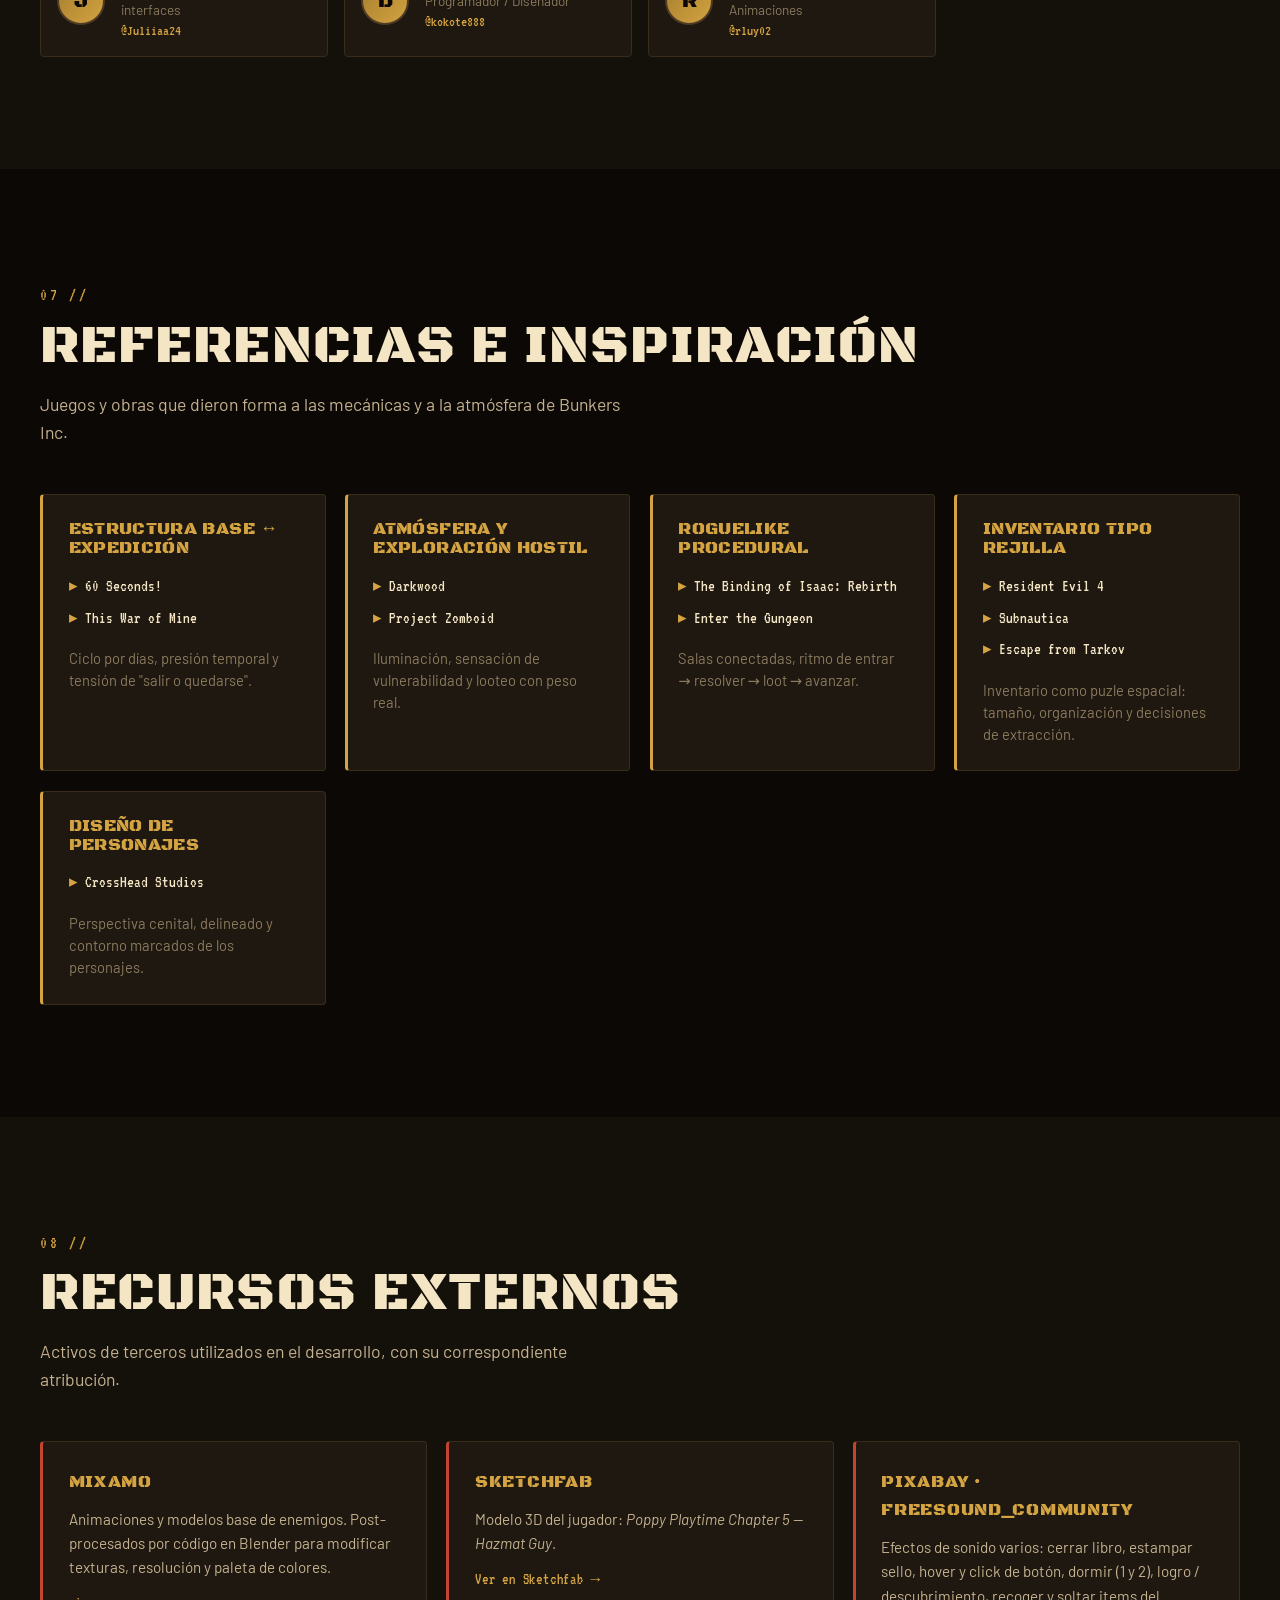
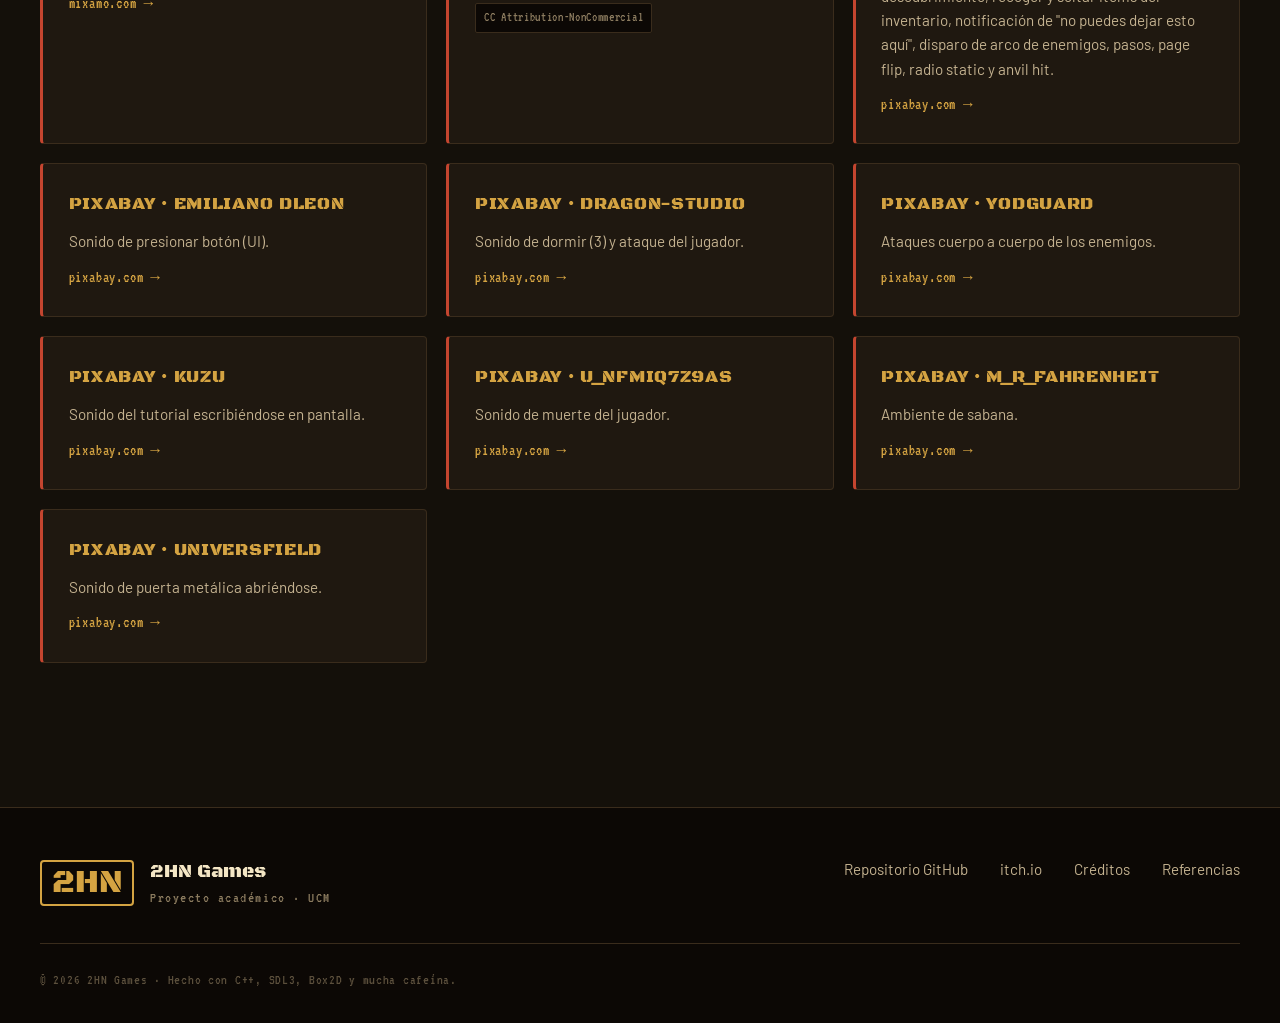
==== commit 0054fcff: "testing vitepress web" ====
--- a/index.html
+++ b/index.html
@@ -106,6 +106,13 @@
                     </svg>
                     Ver tráiler
                 </a>
+                <a href="docs/" class="btn btn--ghost btn--large">
+                    <svg width="18" height="18" viewBox="0 0 24 24" fill="none" stroke="currentColor" stroke-width="2">
+                        <circle cx="12" cy="12" r="10" />
+                        <polygon points="10 8 16 12 10 16 10 8" fill="currentColor" />
+                    </svg>
+                    Documentación
+                </a>
             </div>
         </div>
 
@@ -391,7 +398,7 @@
                     <!-- TRÁILER -->
                     <div class="video">
                         <div class="video__frame">
-                            <iframe src="https://www.youtube.com/watch?v=dY24mt-HTw0&feature=youtu.be"
+                            <iframe src="https://www.youtube.com/embed/dY24mt-HTw0"
                                 title="Bunkers Inc. — Tráiler del prototipo" frameborder="0"
                                 allow="accelerometer; autoplay; clipboard-write; encrypted-media; gyroscope; picture-in-picture"
                                 allowfullscreen>
@@ -403,7 +410,7 @@
                     <!-- GAMEPLAY -->
                     <div class="video">
                         <div class="video__frame">
-                            <iframe src="https://www.youtube.com/watch?v=dY24mt-HTw0&feature=youtu.be"
+                            <iframe src="https://www.youtube.com/embed/PB351roI3vM"
                                 title="Bunkers Inc. — Gameplay" frameborder="0"
                                 allow="accelerometer; autoplay; clipboard-write; encrypted-media; gyroscope; picture-in-picture"
                                 allowfullscreen>
@@ -482,7 +489,7 @@
                     </a>
 
                     <a class="download-card"
-                        href="https://github.com/rluy02/Bunkers-Inc/releases/download/v.0.1/Bunkers.Inc.exe"
+                        href="https://github.com/UCM-FDI-DISIA/2HN/releases/download/v2.0/Bunkers_Inc_Installer.exe"
                         target="_blank" rel="noopener">
                         <div class="download-card__icon">
                             <svg width="40" height="40" viewBox="0 0 24 24" fill="currentColor">
